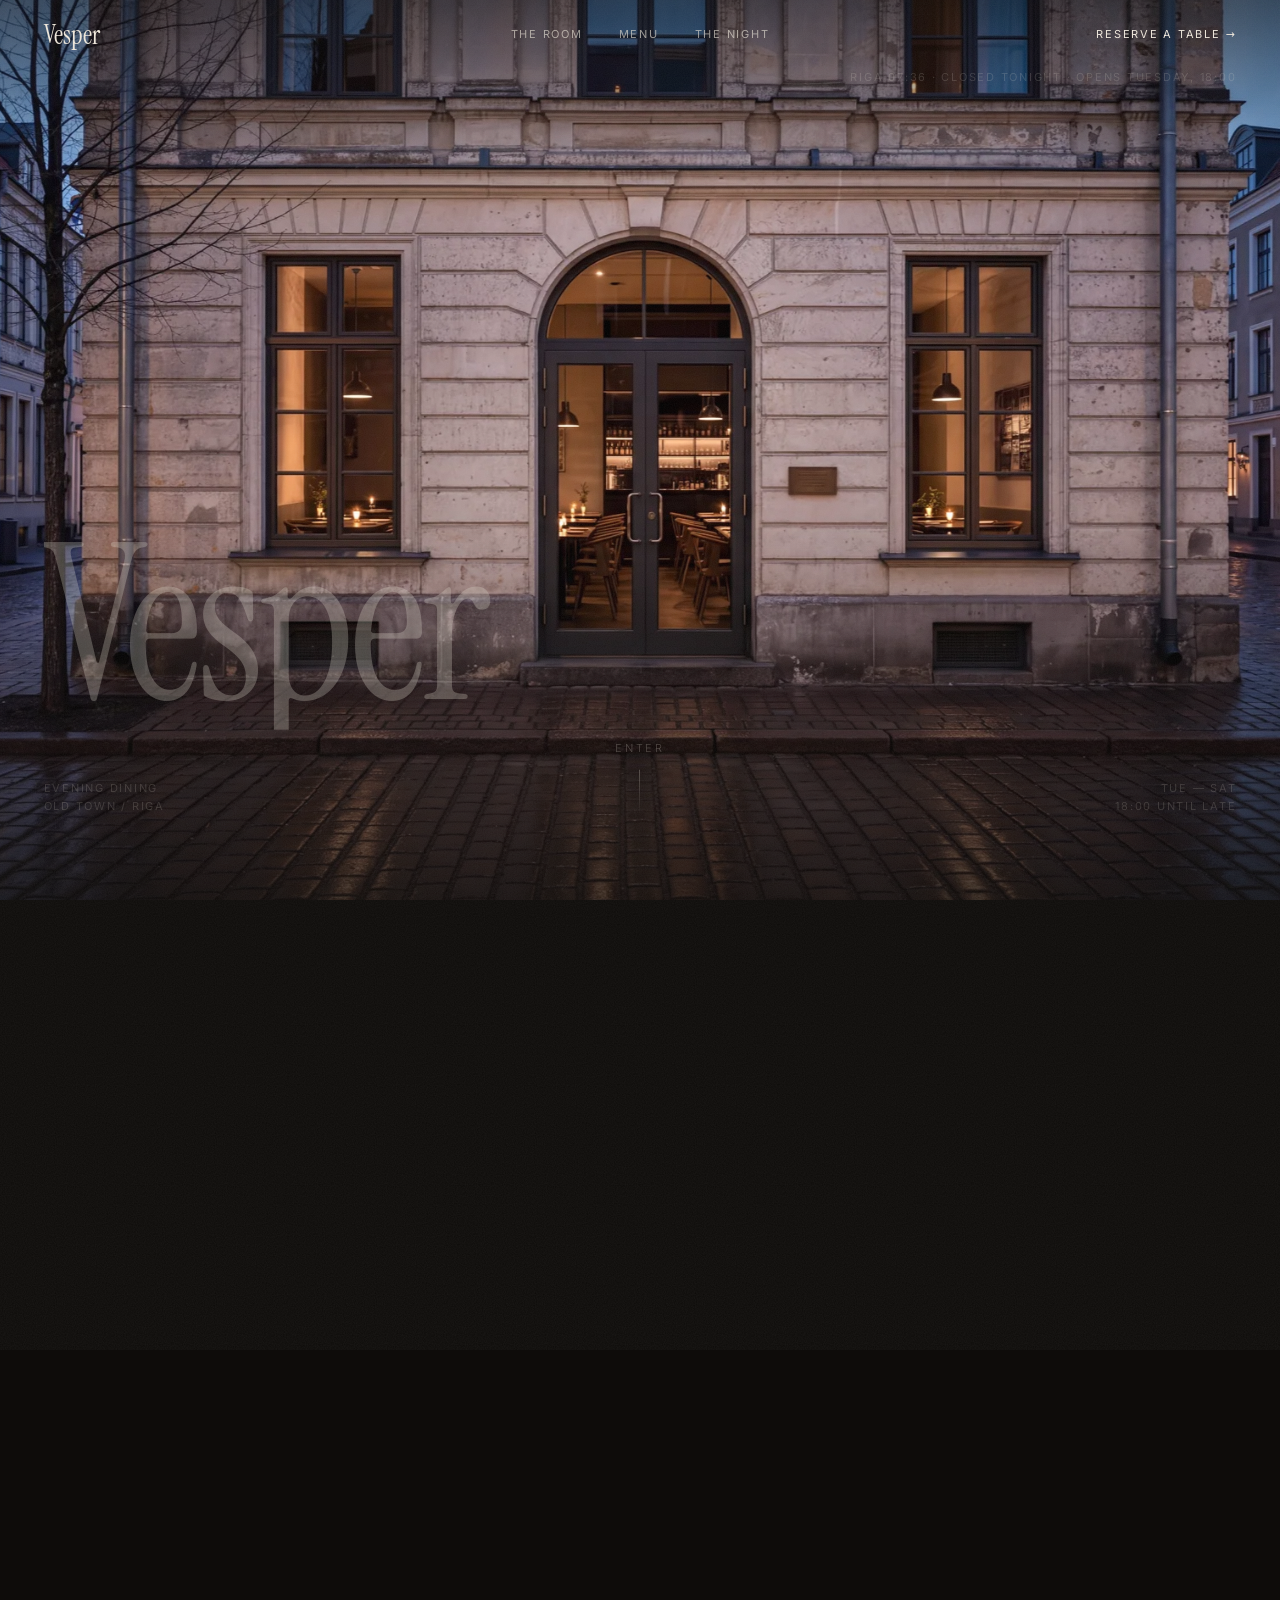
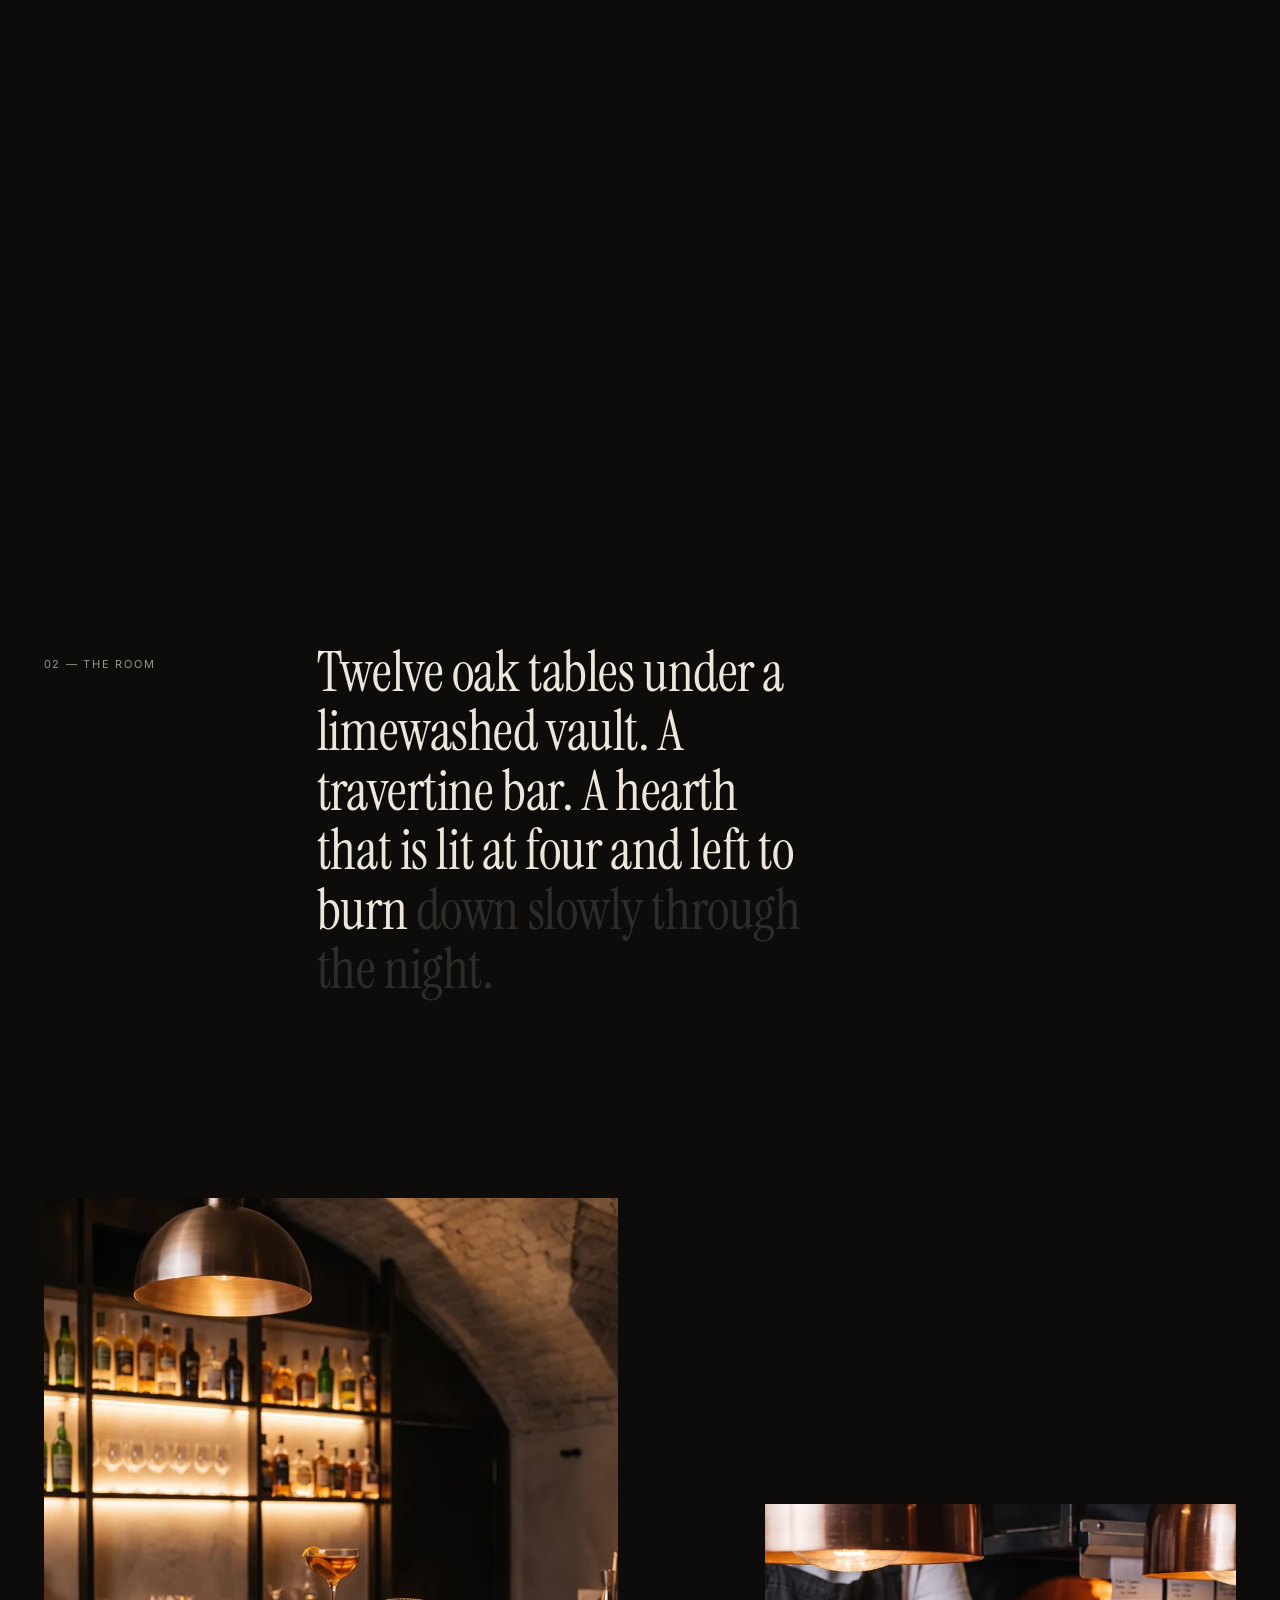
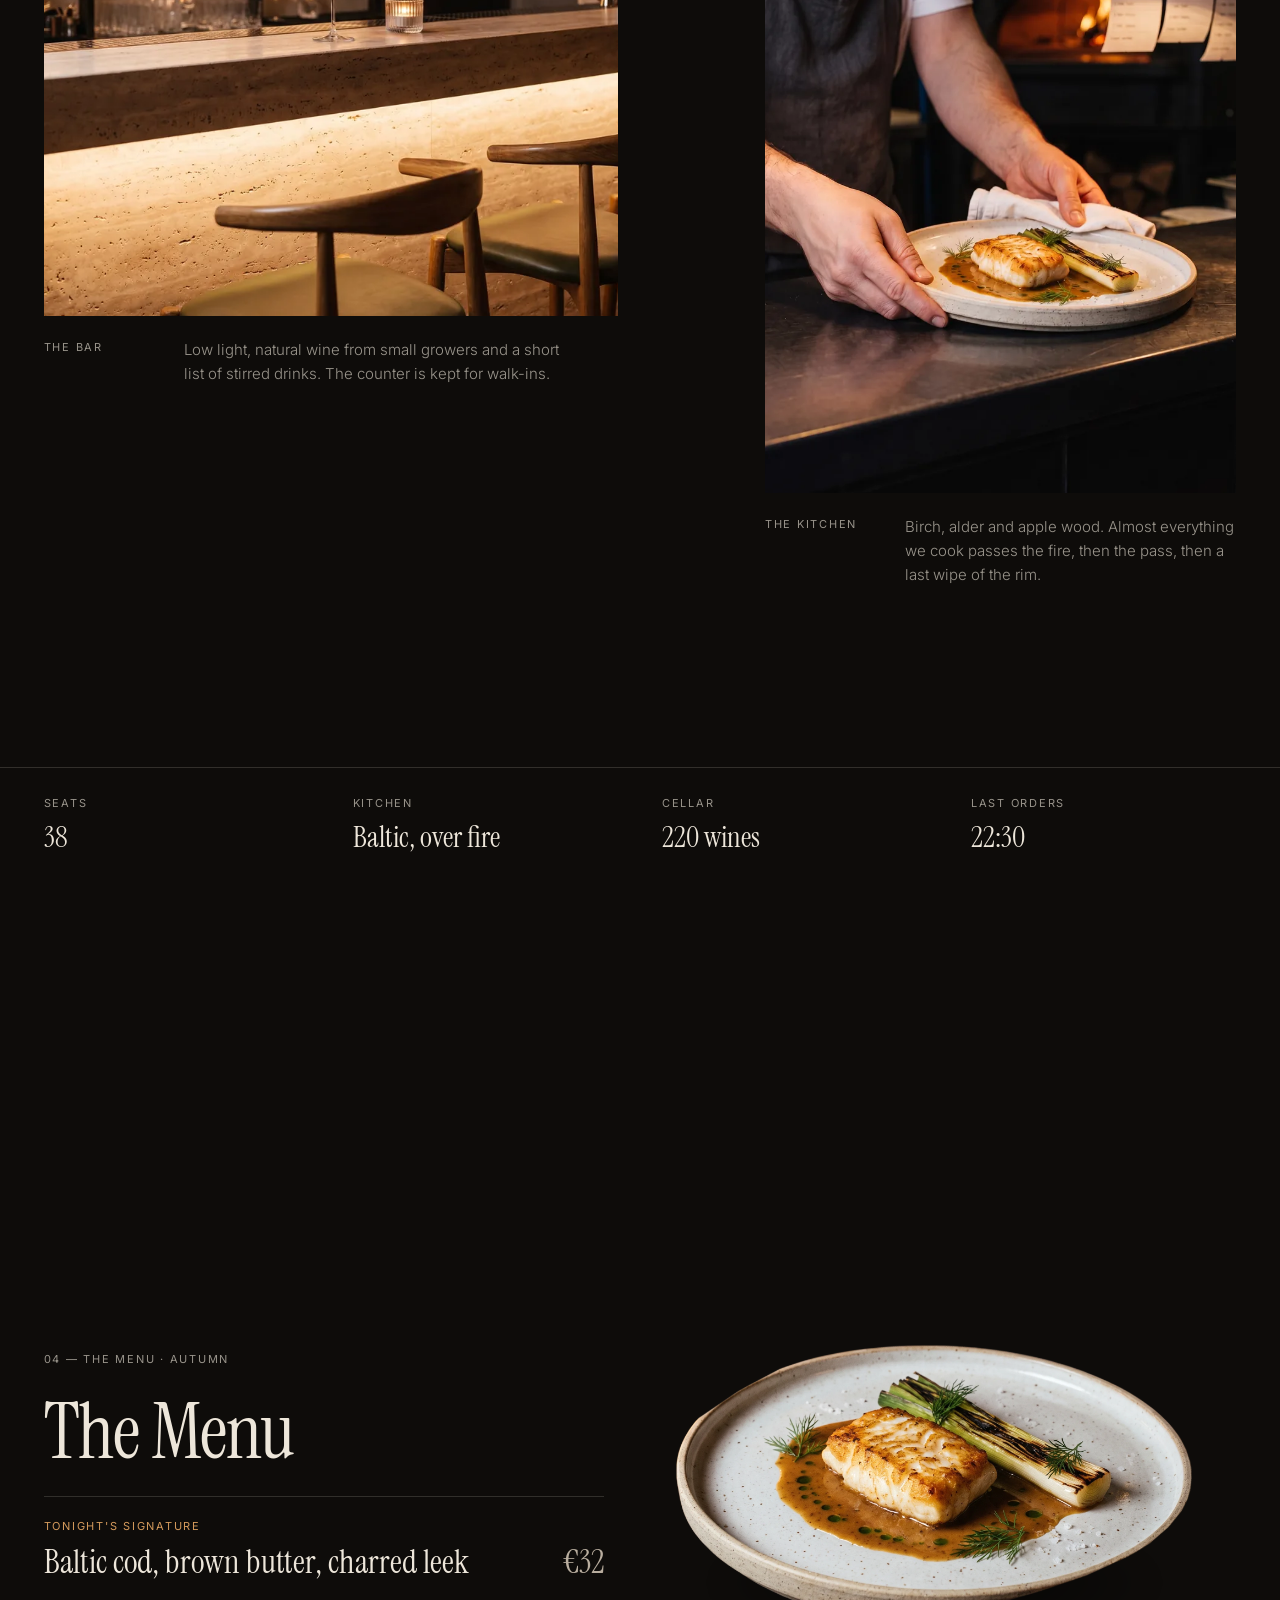
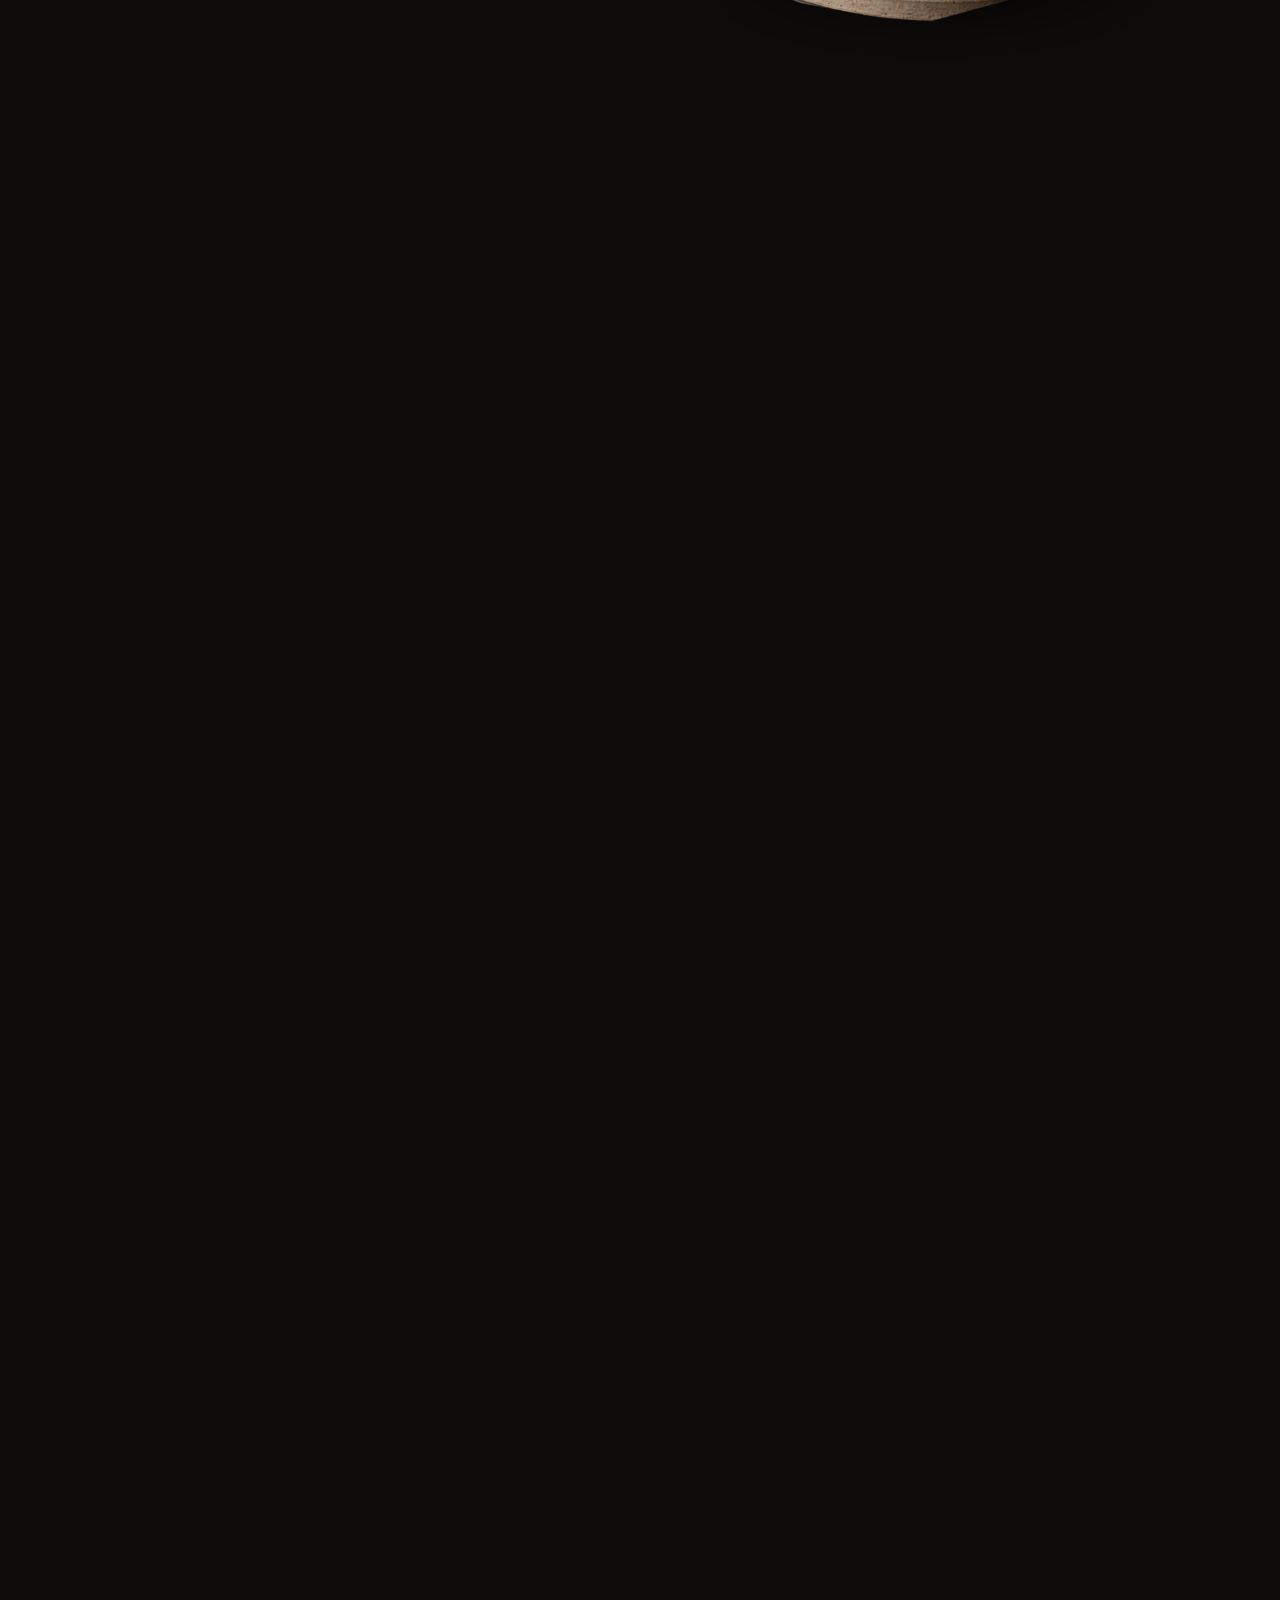
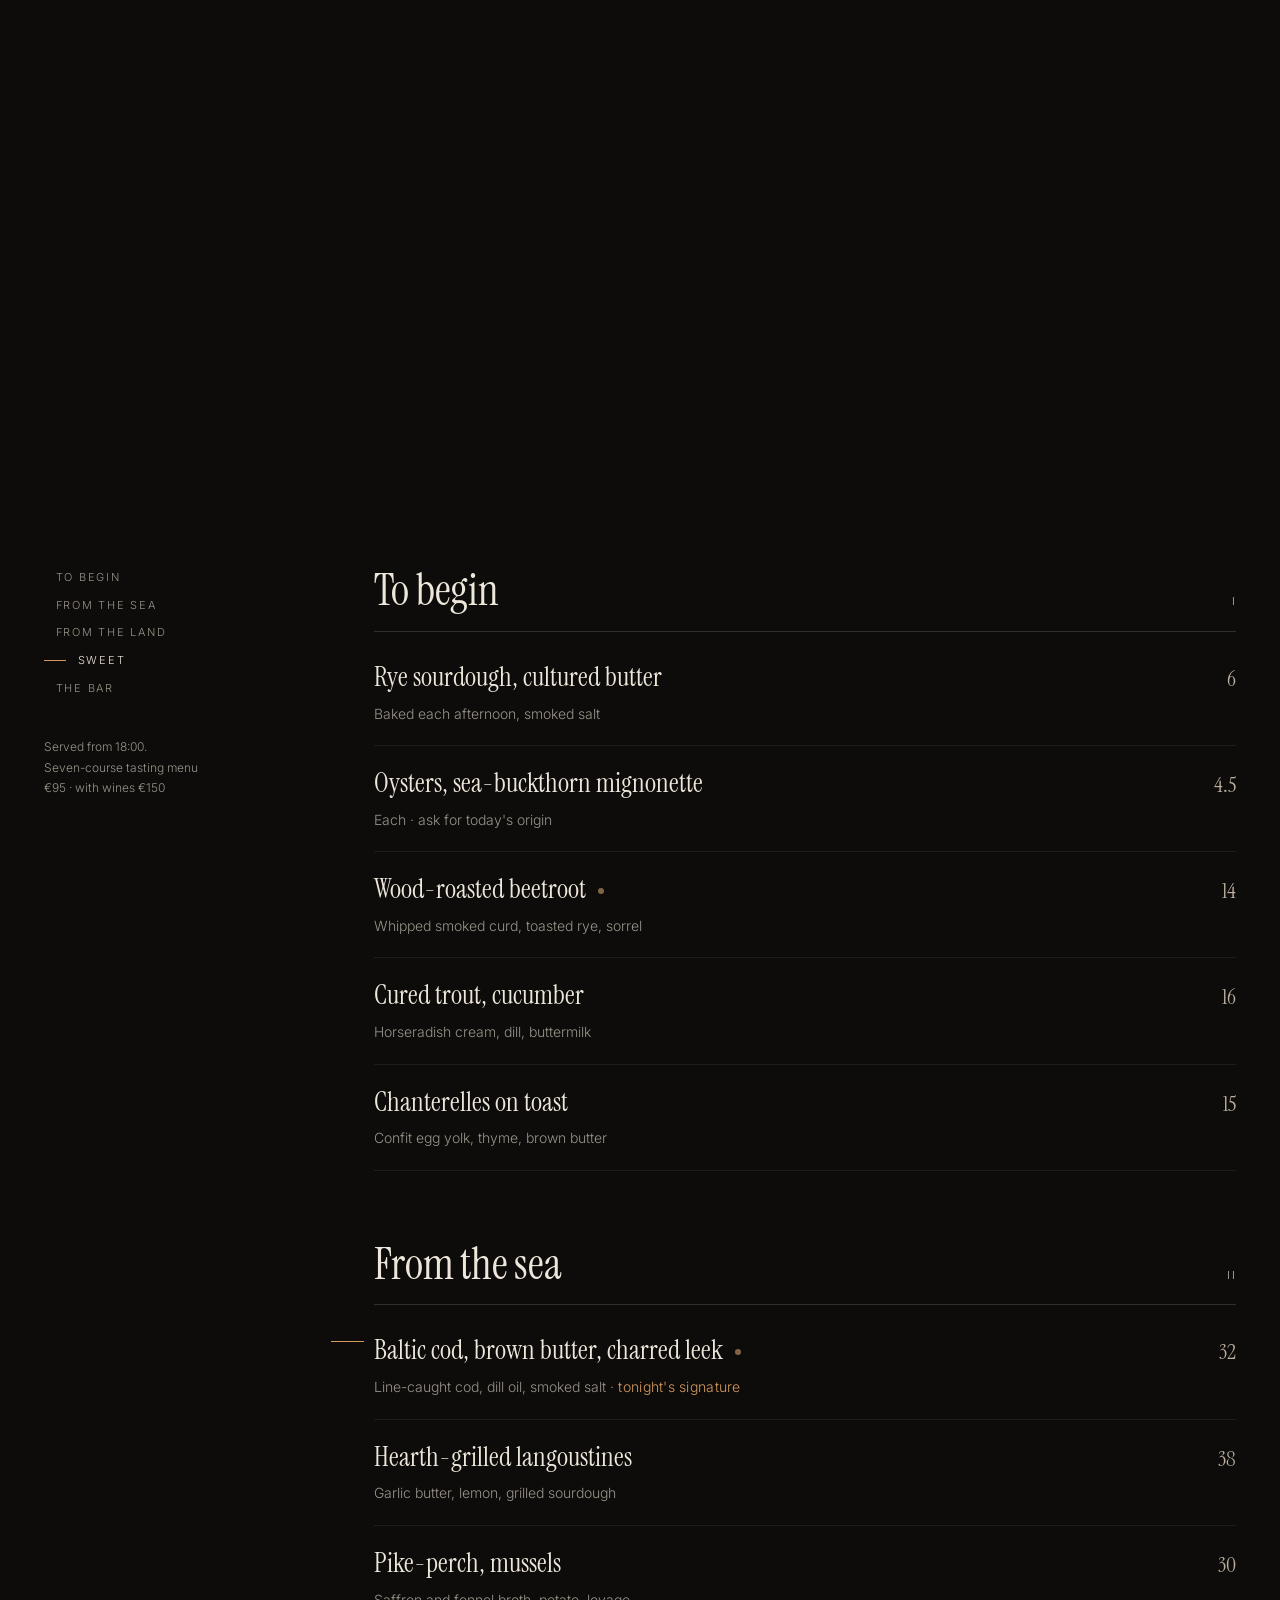
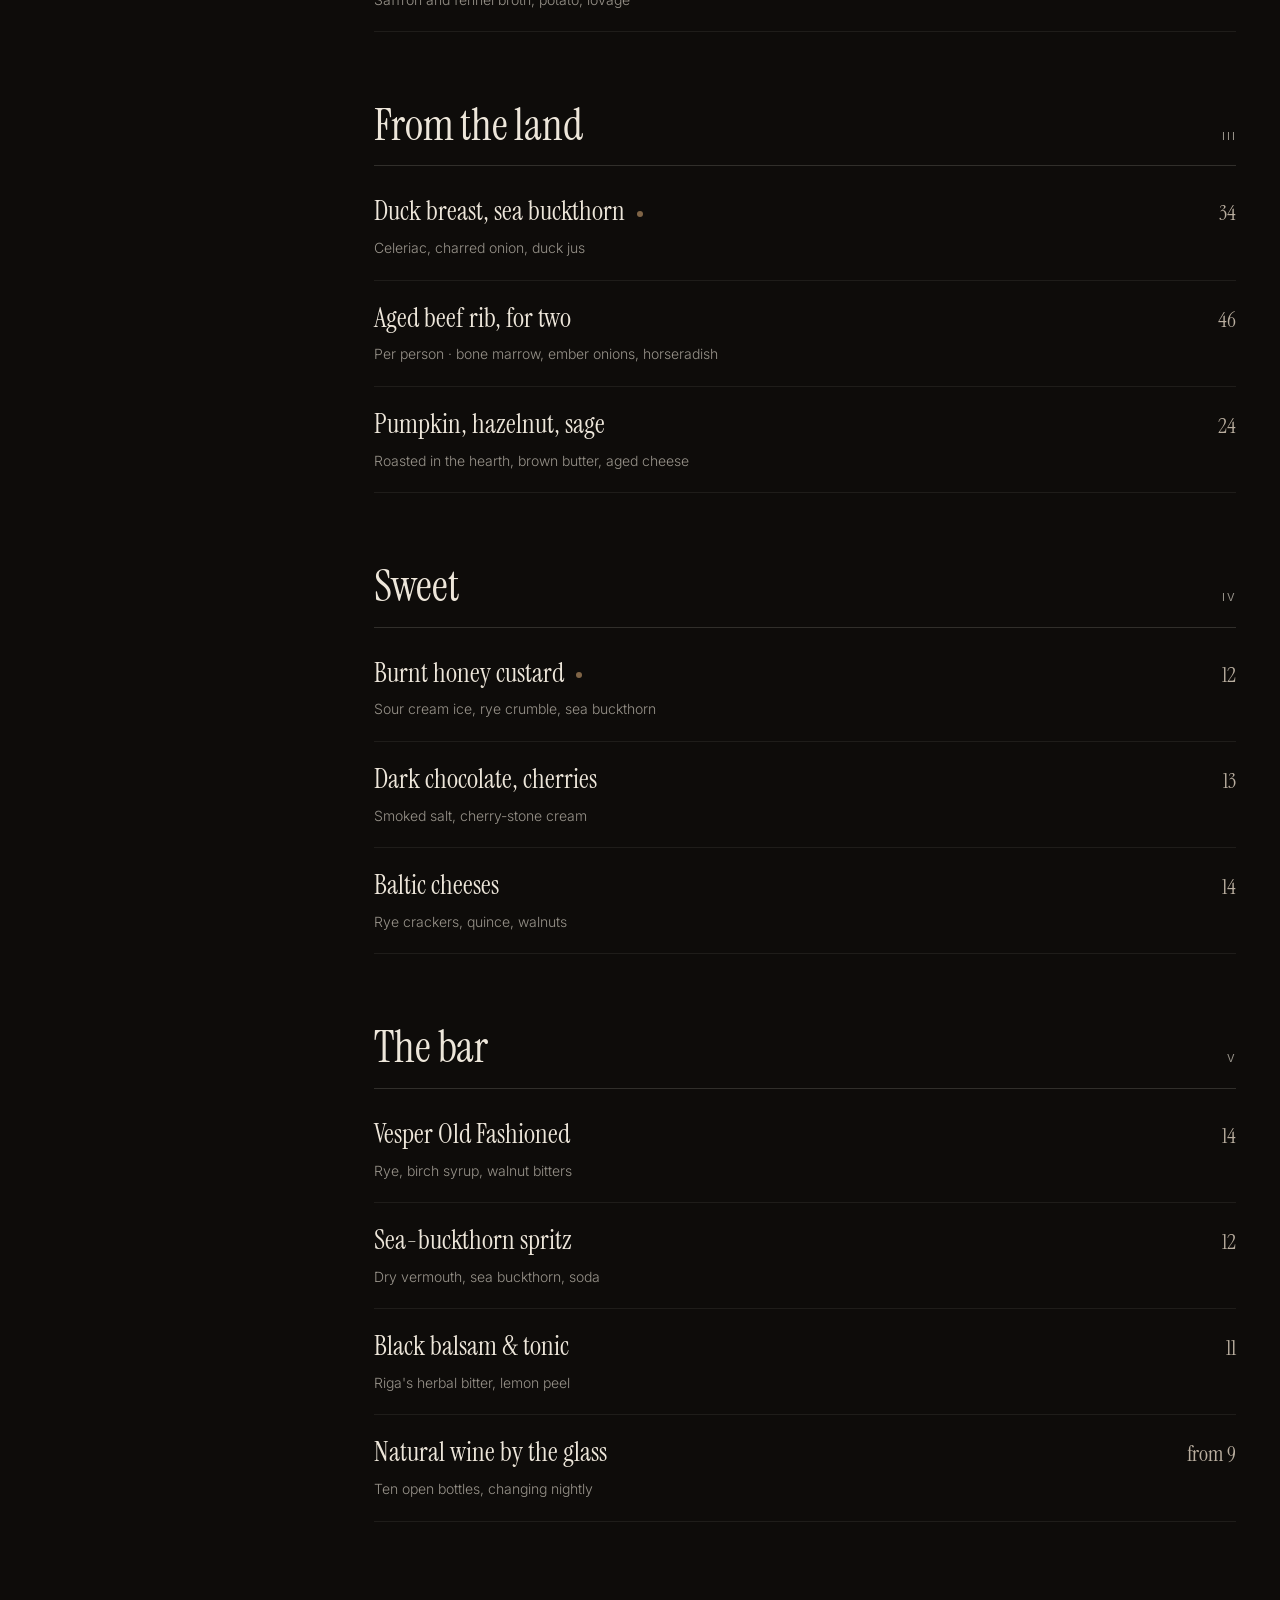
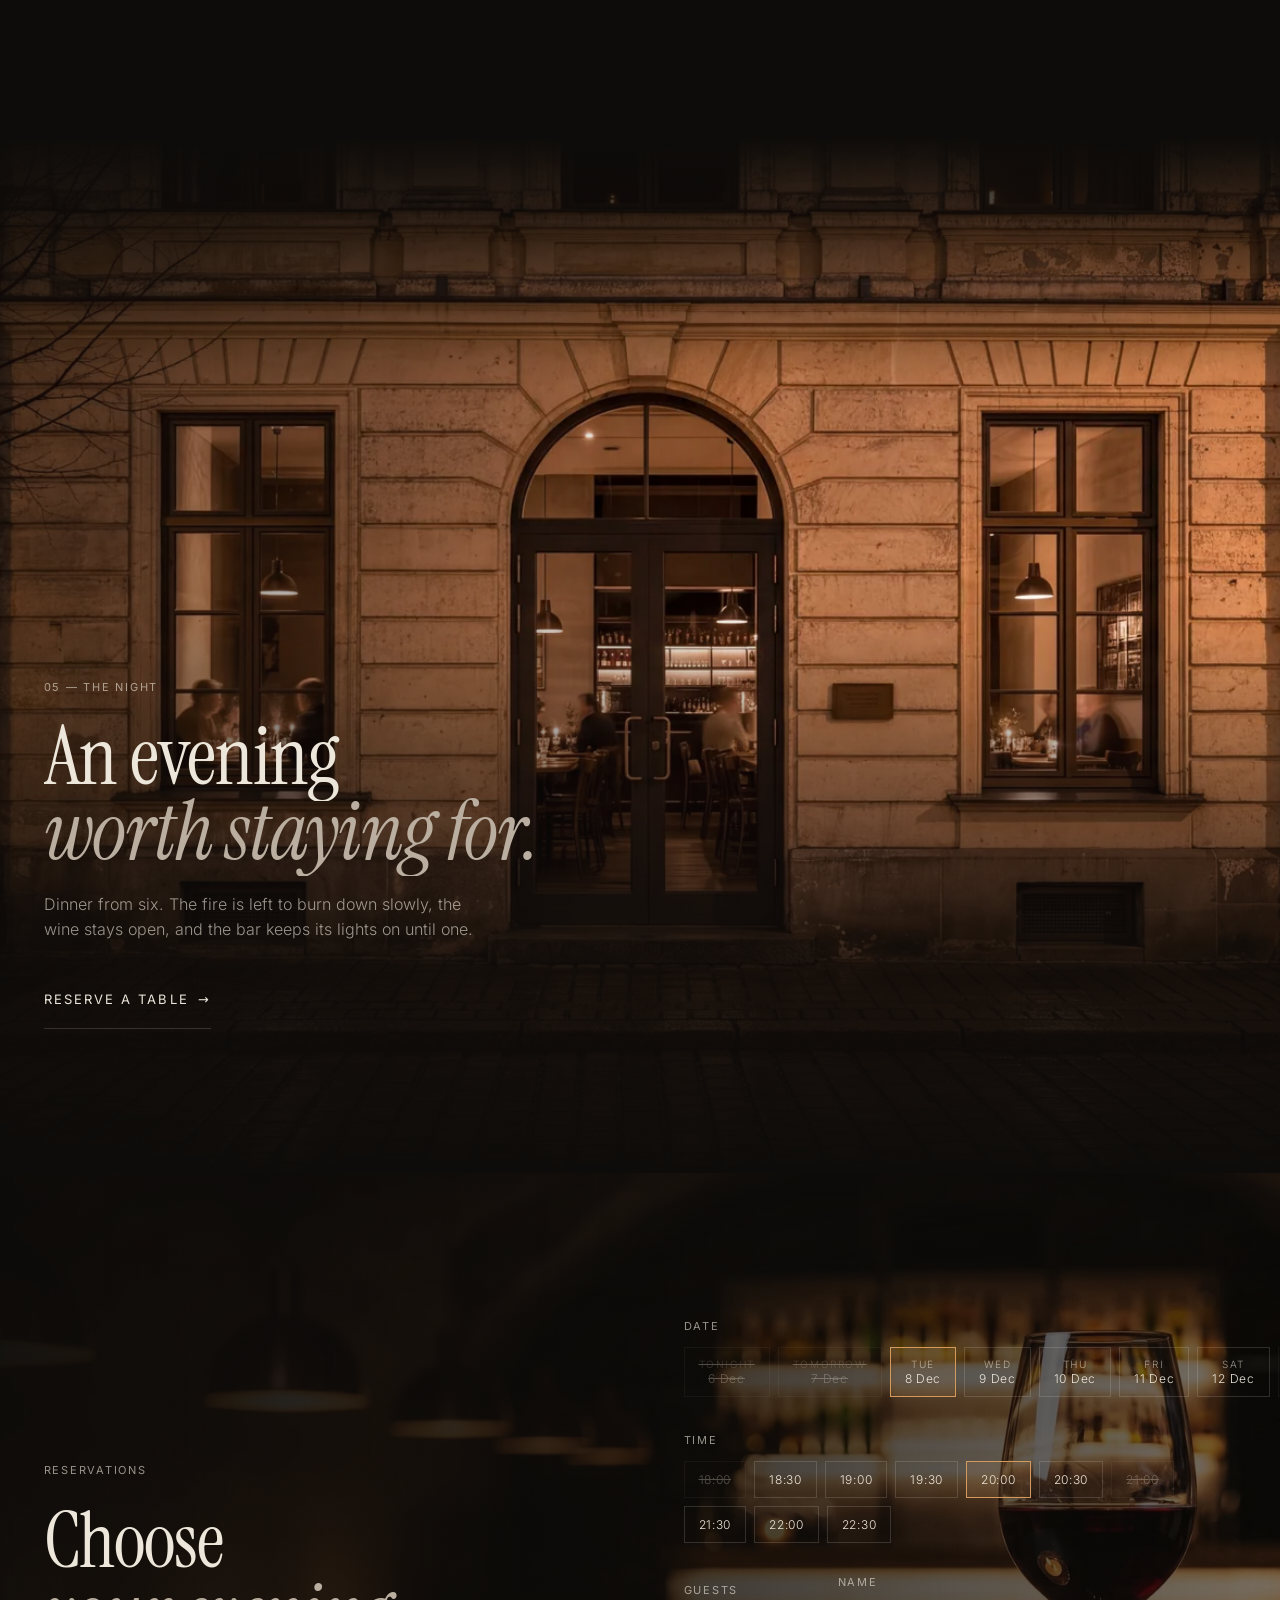
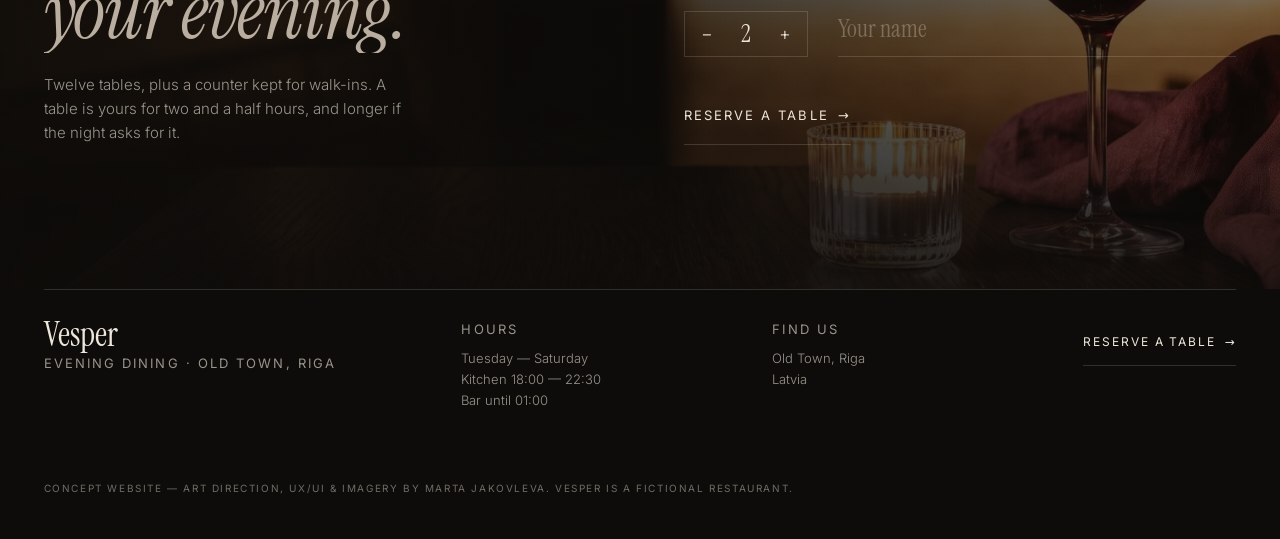
==== index.html @ a19e6b56 "Arrival rethought: step straight into the live 360° room, then a clear way on - the 360° room is dra" ====
<!DOCTYPE html>
<html lang="en">
<head>
<meta charset="utf-8">
<meta name="viewport" content="width=device-width, initial-scale=1, viewport-fit=cover">
<title>Vesper — Evening Dining, Riga</title>
<meta name="description" content="Vesper is an evening restaurant in a 19th-century stone house in Riga's Old Town. Baltic produce, a wood hearth, a long vaulted room. Reserve a table.">
<meta name="theme-color" content="#0e0c0a">
<meta property="og:title" content="Vesper — Evening Dining, Riga">
<meta property="og:description" content="Twelve tables under a limewashed vault. A wood hearth. Dinner begins after dark.">
<meta property="og:image" content="https://vesper-riga.vercel.app/assets/web/og.jpg">
<meta property="og:type" content="website">
<meta name="twitter:card" content="summary_large_image">
<meta property="og:url" content="https://vesper-riga.vercel.app/">
<link rel="canonical" href="https://vesper-riga.vercel.app/">
<link rel="icon" href="favicon.ico" sizes="any">
<link rel="icon" href="assets/web/favicon.svg" type="image/svg+xml">
<link rel="preload" as="font" type="font/woff2" href="assets/fonts/instrument-serif-latin-400-normal.woff2" crossorigin>
<link rel="stylesheet" href="fonts.css">
<link rel="preload" as="image" href="assets/web/exterior-blue-hour-1920.webp" imagesrcset="assets/web/exterior-blue-hour-960.webp 960w, assets/web/exterior-blue-hour-1920.webp 1920w, assets/web/exterior-blue-hour-2880.webp 2880w" imagesizes="100vw" fetchpriority="high">
<link rel="stylesheet" href="styles.css?v=r13">
</head>
<body class="is-loading">

<!-- ============ LOADER ============ -->
<div class="loader" aria-hidden="true">
  <div class="loader__mark">Vesper</div>
  <div class="loader__line"><span></span></div>
  <div class="loader__meta">Evening dining · Riga</div>
</div>

<!-- ============ NAV ============ -->
<header class="nav" data-nav>
  <a class="nav__brand" href="#top" aria-label="Vesper, back to the street">Vesper</a>
  <nav class="nav__links" aria-label="Primary">
    <a href="#room">The Room</a>
    <a href="#menu">Menu</a>
    <a href="#night">The Night</a>
  </nav>
  <a class="nav__cta" href="#reserve">Reserve a table <span aria-hidden="true">→</span></a>
  <button class="nav__toggle" type="button" aria-expanded="false" aria-controls="sheet" data-sheet-toggle>
    <span class="sr-only">Open menu</span><i></i><i></i>
  </button>
</header>

<div class="sheet" id="sheet" data-sheet hidden>
  <nav aria-label="Mobile">
    <a href="#top" data-sheet-close><small>01</small>The Street</a>
    <a href="#room" data-sheet-close><small>02</small>The Room</a>
    <a href="#table" data-sheet-close><small>03</small>The Table</a>
    <a href="#menu" data-sheet-close><small>04</small>The Menu</a>
    <a href="#night" data-sheet-close><small>05</small>The Night</a>
  </nav>
  <a class="btn-line" href="#reserve" data-sheet-close>Reserve a table <span aria-hidden="true">→</span></a>
  <p class="sheet__meta">Old Town, Riga · Tue–Sat · 18:00 until late</p>
</div>

<!-- chapter indicator (spatial navigation) -->
<aside class="chapter" aria-hidden="true" data-chapter>
  <span class="chapter__num" data-chapter-num>01</span>
  <span class="chapter__rule"><i data-chapter-bar></i></span>
  <span class="chapter__name" data-chapter-name>The Street</span>
</aside>

<main id="top">

<!-- ============ 01 ARRIVAL — street → door → room ============ -->
<section class="stage stage--arrival" id="arrival" data-stage="arrival" data-chapter-id="01|The Street" aria-label="Arriving at Vesper">
  <div class="stage__pin">
    <div class="cam" data-arrival-cam>
      <div class="layer layer--ext" data-layer="ext">
        <img src="assets/web/exterior-blue-hour-1920.webp"
             srcset="assets/web/exterior-blue-hour-960.webp 960w, assets/web/exterior-blue-hour-1920.webp 1920w, assets/web/exterior-blue-hour-2880.webp 2880w"
             sizes="100vw" alt="Vesper at blue hour: a pale limestone house on a cobbled Old Town street, warm light behind a tall arched glass door." fetchpriority="high" decoding="async">
      </div>
      <div class="layer layer--door" data-layer="door">
        <img src="assets/web/entrance-door-1920.webp"
             srcset="assets/web/entrance-door-1280.webp 1280w, assets/web/entrance-door-1920.webp 1920w, assets/web/entrance-door-2880.webp 2880w, assets/web/entrance-door-3840.webp 3840w"
             sizes="(min-width: 761px) 160vw, 300vw" alt="" decoding="async">
      </div>
      <div class="layer layer--int" data-layer="int">
        <img src="assets/web/interior-main-1920.webp?v=r4"
             srcset="assets/web/interior-main-960.webp?v=r4 960w, assets/web/interior-main-1920.webp?v=r4 1920w, assets/web/interior-main-2880.webp?v=r4 2880w"
             sizes="100vw" alt="Inside: a long limewashed brick vault, oak tables, olive leather banquette, bronze pendant lights and a travertine bar at the far end." decoding="async">
      </div>
      <canvas class="pano" data-pano aria-hidden="true"></canvas>
      <div class="glow" data-layer="glow"></div>
      <div class="shade" data-layer="shade"></div>
    </div>

    <div class="hero" data-hero>
      <div class="hero__top">
        <p class="meta" data-status>Riga · Open tonight from 18:00</p>
      </div>
      <h1 class="hero__title"><span class="line"><span>Vesper</span></span></h1>
      <div class="hero__row">
        <p class="meta">Evening dining<br>Old Town / Riga</p>
        <a class="hero__enter" href="#room" data-enter>
          <span>Enter</span>
          <i aria-hidden="true"></i>
        </a>
        <p class="meta meta--right">Tue — Sat<br>18:00 until late</p>
      </div>
    </div>

    <div class="inside" data-inside>
      <p class="meta">02 — The Room</p>
      <h2 class="display"><span class="line"><span>After dark,</span></span><span class="line"><span><em>dinner begins here.</em></span></span></h2>
    </div>
    <p class="lookcue" data-lookcue aria-hidden="true"><i></i><span data-lookcue-label>Drag to look around</span><i></i></p>
    <p class="scrollcue" data-scrollcue aria-hidden="true"><span>Scroll to continue</span><i></i></p>
  </div>
</section>

<!-- ============ 02 THE ROOM — ambience ============ -->
<section class="room" id="room" data-chapter-id="02|The Room" aria-labelledby="room-title">
  <div class="room__intro wrap">
    <p class="meta">02 — The Room</p>
    <h2 class="statement" id="room-title" data-words>Twelve oak tables under a limewashed vault. A travertine bar. A hearth that is lit at four and left to burn down slowly through the night.</h2>
  </div>

  <div class="spread wrap">
    <figure class="plate plate--a" data-reveal>
      <div class="plate__img"><img loading="lazy" decoding="async"
        src="assets/web/bar-1200.webp" srcset="assets/web/bar-800.webp 800w, assets/web/bar-1200.webp 1200w, assets/web/bar-1800.webp 1800w"
        sizes="(max-width: 760px) 92vw, 46vw" alt="The travertine bar under backlit bronze shelves, a single cocktail on the stone."></div>
      <figcaption>
        <p class="meta">The Bar</p>
        <p>Low light, natural wine from small growers and a short list of stirred drinks. The counter is kept for walk-ins.</p>
      </figcaption>
    </figure>

    <figure class="plate plate--b" data-reveal>
      <div class="plate__img"><img loading="lazy" decoding="async"
        src="assets/web/kitchen-hearth-1200.webp" srcset="assets/web/kitchen-hearth-800.webp 800w, assets/web/kitchen-hearth-1200.webp 1200w, assets/web/kitchen-hearth-1800.webp 1800w"
        sizes="(max-width: 760px) 92vw, 38vw" alt="At the pass during service: a cook wipes the rim of the plate before the cod goes out, order tickets and the hearth behind."></div>
      <figcaption>
        <p class="meta">The Kitchen</p>
        <p>Birch, alder and apple wood. Almost everything we cook passes the fire, then the pass, then a last wipe of the rim.</p>
      </figcaption>
    </figure>
  </div>

  <div class="facts wrap" data-reveal-text>
    <div><p class="meta">Seats</p><p class="facts__v">38</p></div>
    <div><p class="meta">Kitchen</p><p class="facts__v">Baltic, over fire</p></div>
    <div><p class="meta">Cellar</p><p class="facts__v">220 wines</p></div>
    <div><p class="meta">Last orders</p><p class="facts__v">22:30</p></div>
  </div>
</section>

<!-- ============ 03 THE TABLE → THE DISH → THE MENU ============ -->
<section class="stage stage--table" id="table" data-stage="table" data-chapter-id="03|The Table" aria-label="The signature dish">
  <div class="stage__pin">
    <div class="tcam" data-table-cam>
      <img class="tcam__img" data-table-img
        src="assets/web/table-signature-1920.webp"
        srcset="assets/web/table-signature-960.webp 960w, assets/web/table-signature-1920.webp 1920w, assets/web/table-signature-2880.webp 2880w"
        sizes="100vw" alt="A table by candlelight: roasted Baltic cod in brown butter on a speckled stoneware plate, a glass of white wine beside it." loading="lazy" decoding="async">
    </div>
    <div class="tshade" data-table-shade></div>

    <p class="tlabel" data-table-label><span class="meta">03 — The Table</span><span class="display display--s"><em>And then,</em> the plate.</span></p>

    <!-- the dish: lifted out of the same photograph -->
    <div class="dish" data-dish aria-hidden="true">
      <div class="dish__shadow" data-dish-shadow></div>
      <div class="dish__tilt" data-dish-tilt>
        <canvas class="dish__gl" data-dish-gl></canvas>
        <img class="dish__img" data-dish-img src="assets/web/dish-signature.webp" alt="" decoding="async" loading="lazy">
        <canvas class="dish__steam" data-dish-steam></canvas>
      </div>
    </div>

    <div class="dishcopy" data-dishcopy>
      <p class="meta"><span>No. 07</span><span>From the sea</span></p>
      <h2 class="dishcopy__title"><span class="line"><span>Baltic cod</span></span><span class="line"><span><em>brown butter, charred leek</em></span></span></h2>
      <p class="dishcopy__desc">Line-caught off the Kurzeme coast, roasted in its own crust, finished at the hearth and dressed with butter taken to hazelnut.</p>
      <ul class="dishcopy__tags"><li>Cod</li><li>Brown butter</li><li>Leek</li><li>Dill oil</li><li>Smoked salt</li></ul>
      <a class="btn-line" href="#menu" data-to-menu>View the menu <span aria-hidden="true">→</span></a>
    </div>

    <div class="menuopen" data-menuopen>
      <p class="meta">04 — The Menu · Autumn</p>
      <h2 class="display display--m"><span class="line"><span>The Menu</span></span></h2>
      <div class="menuopen__feat">
        <p class="meta">Tonight's signature</p>
        <p class="menuopen__name">Baltic cod, brown butter, charred leek</p>
        <p class="menuopen__price">€32</p>
      </div>
    </div>
  </div>
</section>

<!-- ============ 04 THE MENU ============ -->
<section class="menu" id="menu" data-chapter-id="04|The Menu" aria-labelledby="menu-title">
  <h2 class="sr-only" id="menu-title">Menu</h2>
  <div class="menu__grid wrap">
    <nav class="menu__index" aria-label="Menu sections">
      <a href="#m-begin" data-mi>To begin</a>
      <a href="#m-sea" data-mi>From the sea</a>
      <a href="#m-land" data-mi>From the land</a>
      <a href="#m-sweet" data-mi>Sweet</a>
      <a href="#m-bar" data-mi>The bar</a>
      <p class="menu__note">Served from 18:00.<br>Seven-course tasting menu<br>€95 · with wines €150</p>
    </nav>

    <div class="menu__lists" data-menu>
      <section class="mcat" id="m-begin" aria-labelledby="h-begin">
        <header class="mcat__head"><h3 id="h-begin">To begin</h3><span class="meta">I</span></header>
        <ul>
          <li class="mi"><div class="mi__row"><span class="mi__name">Rye sourdough, cultured butter</span><span class="mi__price">6</span></div><p class="mi__desc">Baked each afternoon, smoked salt</p></li>
          <li class="mi"><div class="mi__row"><span class="mi__name">Oysters, sea-buckthorn mignonette</span><span class="mi__price">4.5</span></div><p class="mi__desc">Each · ask for today's origin</p></li>
          <li class="mi" data-img="assets/web/dish-beetroot-thumb.webp"><div class="mi__row"><span class="mi__name">Wood-roasted beetroot</span><span class="mi__price">14</span></div><p class="mi__desc">Whipped smoked curd, toasted rye, sorrel</p></li>
          <li class="mi"><div class="mi__row"><span class="mi__name">Cured trout, cucumber</span><span class="mi__price">16</span></div><p class="mi__desc">Horseradish cream, dill, buttermilk</p></li>
          <li class="mi"><div class="mi__row"><span class="mi__name">Chanterelles on toast</span><span class="mi__price">15</span></div><p class="mi__desc">Confit egg yolk, thyme, brown butter</p></li>
        </ul>
      </section>

      <section class="mcat" id="m-sea" aria-labelledby="h-sea">
        <header class="mcat__head"><h3 id="h-sea">From the sea</h3><span class="meta">II</span></header>
        <ul>
          <li class="mi mi--feat" data-img="assets/web/dish-signature-thumb.webp">
            <div class="mi__row"><span class="mi__name">Baltic cod, brown butter, charred leek</span><span class="mi__price">32</span></div>
            <p class="mi__desc">Line-caught cod, dill oil, smoked salt · <em>tonight's signature</em></p>
          </li>
          <li class="mi"><div class="mi__row"><span class="mi__name">Hearth-grilled langoustines</span><span class="mi__price">38</span></div><p class="mi__desc">Garlic butter, lemon, grilled sourdough</p></li>
          <li class="mi"><div class="mi__row"><span class="mi__name">Pike-perch, mussels</span><span class="mi__price">30</span></div><p class="mi__desc">Saffron and fennel broth, potato, lovage</p></li>
        </ul>
      </section>

      <section class="mcat" id="m-land" aria-labelledby="h-land">
        <header class="mcat__head"><h3 id="h-land">From the land</h3><span class="meta">III</span></header>
        <ul>
          <li class="mi" data-img="assets/web/dish-duck-thumb.webp"><div class="mi__row"><span class="mi__name">Duck breast, sea buckthorn</span><span class="mi__price">34</span></div><p class="mi__desc">Celeriac, charred onion, duck jus</p></li>
          <li class="mi"><div class="mi__row"><span class="mi__name">Aged beef rib, for two</span><span class="mi__price">46</span></div><p class="mi__desc">Per person · bone marrow, ember onions, horseradish</p></li>
          <li class="mi"><div class="mi__row"><span class="mi__name">Pumpkin, hazelnut, sage</span><span class="mi__price">24</span></div><p class="mi__desc">Roasted in the hearth, brown butter, aged cheese</p></li>
        </ul>
      </section>

      <section class="mcat" id="m-sweet" aria-labelledby="h-sweet">
        <header class="mcat__head"><h3 id="h-sweet">Sweet</h3><span class="meta">IV</span></header>
        <ul>
          <li class="mi" data-img="assets/web/dish-dessert-thumb.webp"><div class="mi__row"><span class="mi__name">Burnt honey custard</span><span class="mi__price">12</span></div><p class="mi__desc">Sour cream ice, rye crumble, sea buckthorn</p></li>
          <li class="mi"><div class="mi__row"><span class="mi__name">Dark chocolate, cherries</span><span class="mi__price">13</span></div><p class="mi__desc">Smoked salt, cherry-stone cream</p></li>
          <li class="mi"><div class="mi__row"><span class="mi__name">Baltic cheeses</span><span class="mi__price">14</span></div><p class="mi__desc">Rye crackers, quince, walnuts</p></li>
        </ul>
      </section>

      <section class="mcat" id="m-bar" aria-labelledby="h-bar">
        <header class="mcat__head"><h3 id="h-bar">The bar</h3><span class="meta">V</span></header>
        <ul>
          <li class="mi"><div class="mi__row"><span class="mi__name">Vesper Old Fashioned</span><span class="mi__price">14</span></div><p class="mi__desc">Rye, birch syrup, walnut bitters</p></li>
          <li class="mi"><div class="mi__row"><span class="mi__name">Sea-buckthorn spritz</span><span class="mi__price">12</span></div><p class="mi__desc">Dry vermouth, sea buckthorn, soda</p></li>
          <li class="mi"><div class="mi__row"><span class="mi__name">Black balsam &amp; tonic</span><span class="mi__price">11</span></div><p class="mi__desc">Riga's herbal bitter, lemon peel</p></li>
          <li class="mi"><div class="mi__row"><span class="mi__name">Natural wine by the glass</span><span class="mi__price">from 9</span></div><p class="mi__desc">Ten open bottles, changing nightly</p></li>
        </ul>
      </section>
    </div>
  </div>
  <div class="menu__peek" data-peek aria-hidden="true"><img src="assets/web/dish-signature-thumb.webp" alt="" loading="lazy" decoding="async"></div>
</section>

<!-- ============ 05 THE NIGHT — the evening, from the street ============ -->
<section class="finale" id="night" data-stage="outro" data-chapter-id="05|The Night" aria-labelledby="finale-title">
  <div class="finale__img" data-outro-img>
    <img loading="lazy" decoding="async" src="assets/web/exterior-night-1920.webp"
      srcset="assets/web/exterior-night-960.webp 960w, assets/web/exterior-night-1920.webp 1920w, assets/web/exterior-night-2880.webp 2880w"
      sizes="100vw" alt="Vesper late at night: candlelit tables glowing behind the arched door, guests still at dinner, the cobbles wet with light.">
  </div>
  <div class="finale__copy wrap">
    <p class="meta">05 — The Night</p>
    <h2 class="display" id="finale-title"><span class="line"><span>An evening</span></span><span class="line"><span><em>worth staying for.</em></span></span></h2>
    <p class="finale__lede">Dinner from six. The fire is left to burn down slowly, the wine stays open, and the bar keeps its lights on until one.</p>
    <a class="btn-line btn-line--lg" href="#reserve">Reserve a table <span aria-hidden="true">→</span></a>
  </div>
</section>

<!-- ============ RESERVATION ============ -->
<section class="night" id="reserve" aria-labelledby="night-title">
  <div class="night__bg" data-night-bg>
    <img loading="lazy" decoding="async" src="assets/web/table-candle-detail-1920.webp"
      srcset="assets/web/table-candle-detail-960.webp 960w, assets/web/table-candle-detail-1920.webp 1920w"
      sizes="100vw" alt="">
  </div>
  <div class="night__inner wrap">
    <div class="night__head">
      <p class="meta">Reservations</p>
      <h2 class="display display--m" id="night-title"><span class="line"><span>Choose</span></span><span class="line"><span><em>your evening.</em></span></span></h2>
      <p class="night__lede">Twelve tables, plus a counter kept for walk-ins. A table is yours for two and a half hours, and longer if the night asks for it.</p>
    </div>

    <form class="res" data-res novalidate>
      <fieldset class="res__f">
        <legend class="meta">Date</legend>
        <div class="chips chips--dates" data-dates role="radiogroup" aria-label="Choose a date"></div>
      </fieldset>
      <fieldset class="res__f">
        <legend class="meta">Time</legend>
        <div class="chips" data-times role="radiogroup" aria-label="Choose a time"></div>
      </fieldset>
      <div class="res__row">
        <fieldset class="res__f">
          <legend class="meta">Guests</legend>
          <div class="stepper">
            <button type="button" data-guests="-1" aria-label="Fewer guests">−</button>
            <output data-guests-out aria-live="polite">2</output>
            <button type="button" data-guests="1" aria-label="More guests">+</button>
          </div>
        </fieldset>
        <label class="res__f res__name">
          <span class="meta">Name</span>
          <input id="res-name" type="text" name="name" autocomplete="name" placeholder="Your name" required>
        </label>
      </div>
      <button class="btn-line btn-line--lg" type="submit">Reserve a table <span aria-hidden="true">→</span></button>
      <p class="res__done" data-res-done hidden></p>
    </form>
  </div>
</section>

<footer class="foot wrap">
  <div><p class="foot__brand">Vesper</p><p class="meta">Evening dining · Old Town, Riga</p></div>
  <div><p class="meta">Hours</p><p>Tuesday — Saturday<br>Kitchen 18:00 — 22:30<br>Bar until 01:00</p></div>
  <div><p class="meta">Find us</p><p>Old Town, Riga<br>Latvia</p></div>
  <div><a class="btn-line" href="#reserve">Reserve a table <span aria-hidden="true">→</span></a></div>
  <p class="foot__credit meta">Concept website — art direction, UX/UI &amp; imagery by Marta Jakovleva. Vesper is a fictional restaurant.</p>
</footer>

</main>

<script src="main.js?v=r15" defer></script>
</body>
</html>
---- fonts.css ----
@font-face{font-family:"Instrument Serif";font-style:normal;font-weight:400;font-display:swap;src:url(assets/fonts/instrument-serif-latin-400-normal.woff2) format("woff2");unicode-range:U+0000-00FF,U+0131,U+0152-0153,U+02BB-02BC,U+02C6,U+02DA,U+02DC,U+0304,U+0308,U+0329,U+2000-206F,U+20AC,U+2122,U+2191,U+2193,U+2212,U+2215,U+FEFF,U+FFFD}
@font-face{font-family:"Instrument Serif";font-style:normal;font-weight:400;font-display:swap;src:url(assets/fonts/instrument-serif-latin-ext-400-normal.woff2) format("woff2");unicode-range:U+0100-02BA,U+02BD-02C5,U+02C7-02CC,U+02CE-02D7,U+02DD-02FF,U+1E00-1E9F,U+1EF2-1EFF,U+2020,U+20A0-20AB,U+20AD-20C0,U+2113,U+2C60-2C7F,U+A720-A7FF}
@font-face{font-family:"Instrument Serif";font-style:italic;font-weight:400;font-display:swap;src:url(assets/fonts/instrument-serif-latin-400-italic.woff2) format("woff2");unicode-range:U+0000-00FF,U+0131,U+0152-0153,U+02BB-02BC,U+02C6,U+02DA,U+02DC,U+0304,U+0308,U+0329,U+2000-206F,U+20AC,U+2122,U+2191,U+2193,U+2212,U+2215,U+FEFF,U+FFFD}
@font-face{font-family:"Instrument Serif";font-style:italic;font-weight:400;font-display:swap;src:url(assets/fonts/instrument-serif-latin-ext-400-italic.woff2) format("woff2");unicode-range:U+0100-02BA,U+02BD-02C5,U+02C7-02CC,U+02CE-02D7,U+02DD-02FF,U+1E00-1E9F,U+1EF2-1EFF,U+2020,U+20A0-20AB,U+20AD-20C0,U+2113,U+2C60-2C7F,U+A720-A7FF}
@font-face{font-family:"Inter";font-style:normal;font-weight:300;font-display:swap;src:url(assets/fonts/inter-latin-300-normal.woff2) format("woff2")}
@font-face{font-family:"Inter";font-style:normal;font-weight:400;font-display:swap;src:url(assets/fonts/inter-latin-400-normal.woff2) format("woff2")}
@font-face{font-family:"Inter";font-style:normal;font-weight:500;font-display:swap;src:url(assets/fonts/inter-latin-500-normal.woff2) format("woff2")}
---- styles.css ----
/* ==========================================================
   VESPER — Evening Dining, Riga
   ========================================================== */
:root{
  --black:#0e0c0a;
  --char:#171411;
  --brown:#2a211b;
  --stone:#b9ae9f;
  --cream:#ede6da;
  --cream-dim:rgba(237,230,218,.62);
  --cream-faint:rgba(237,230,218,.16);
  --bronze:#9c7a55;
  --amber:#d49a5c;
  --burgundy:#5e1f22;
  --olive:#3e4231;

  --serif:"Instrument Serif", "Times New Roman", serif;
  --sans:"Inter", system-ui, -apple-system, "Helvetica Neue", Arial, sans-serif;

  --gutter:clamp(16px, 3.4vw, 48px);
  --ease:cubic-bezier(.22,.61,.24,1);
  --ease-out:cubic-bezier(.16,1,.3,1);
  --vh:1svh;
}

*,*::before,*::after{box-sizing:border-box}
html{-webkit-text-size-adjust:100%;scroll-behavior:auto}
body{
  margin:0;background:var(--black);color:var(--cream);
  font-family:var(--sans);font-weight:300;font-size:15px;line-height:1.6;
  -webkit-font-smoothing:antialiased;-moz-osx-font-smoothing:grayscale;
  overflow-x:clip;
}
img{display:block;max-width:100%}
a{color:inherit;text-decoration:none}
button{font:inherit;color:inherit;background:none;border:0;cursor:pointer;padding:0}
em{font-style:italic}
::selection{background:var(--amber);color:var(--black)}
.sr-only{position:absolute;width:1px;height:1px;overflow:hidden;clip:rect(0 0 0 0);white-space:nowrap}
.wrap{padding-left:var(--gutter);padding-right:var(--gutter)}

/* film grain over everything — keeps flats from looking digital */
body::after{
  content:"";position:fixed;inset:-50%;z-index:90;pointer-events:none;opacity:.06;
  background-image:url("data:image/svg+xml,%3Csvg xmlns='http://www.w3.org/2000/svg' width='160' height='160'%3E%3Cfilter id='n'%3E%3CfeTurbulence type='fractalNoise' baseFrequency='.9' numOctaves='2' stitchTiles='stitch'/%3E%3CfeColorMatrix values='0 0 0 0 1 0 0 0 0 1 0 0 0 0 1 0 0 0 .9 0'/%3E%3C/filter%3E%3Crect width='100%25' height='100%25' filter='url(%23n)'/%3E%3C/svg%3E");
  animation:grain 1.2s steps(4) infinite;
}
@keyframes grain{0%{transform:translate(0,0)}25%{transform:translate(-3%,2%)}50%{transform:translate(2%,-3%)}75%{transform:translate(-2%,-1%)}100%{transform:translate(0,0)}}

/* ---------- type ---------- */
.meta{
  font-family:var(--sans);font-size:11px;font-weight:400;letter-spacing:.16em;text-transform:uppercase;
  color:var(--cream-dim);margin:0;line-height:1.7;
}
.meta--right{text-align:right}
.display{
  font-family:var(--serif);font-weight:400;font-size:clamp(48px, 8.4vw, 148px);
  line-height:.92;letter-spacing:-.015em;margin:0;
}
.display em{color:var(--stone)}
.display--s{font-size:clamp(34px, 4.6vw, 72px)}
.display--m{font-size:clamp(44px, 6vw, 104px)}
.line{display:block;overflow:hidden;padding-bottom:.08em;margin-bottom:-.08em}
.line>span{display:inline-block;transform:translateY(105%);transition:transform 1.4s var(--ease-out)}
.is-in .line>span{transform:none}
.is-in .line:nth-child(2)>span{transition-delay:.12s}

.btn-line{
  display:inline-flex;align-items:center;gap:.7em;
  font-size:12px;letter-spacing:.16em;text-transform:uppercase;font-weight:400;
  padding:14px 0;border-bottom:1px solid var(--cream-faint);
  transition:border-color .6s var(--ease),gap .6s var(--ease),color .6s;
}
.btn-line span{transition:transform .6s var(--ease)}
.btn-line:hover,.btn-line:focus-visible{border-color:var(--amber);gap:1.1em}
.btn-line--lg{font-size:13px;padding:18px 0}
:focus-visible{outline:1px solid var(--amber);outline-offset:4px}

/* ---------- loader ---------- */
.loader{
  position:fixed;inset:0;z-index:100;background:var(--black);
  display:grid;place-content:center;justify-items:center;gap:22px;
  transition:opacity 1.2s var(--ease),visibility 0s 1.2s;
}
.loader__mark{font-family:var(--serif);font-size:44px;letter-spacing:.01em}
.loader__line{width:140px;height:1px;background:var(--cream-faint);overflow:hidden}
.loader__line span{display:block;height:100%;width:100%;background:var(--amber);transform:scaleX(var(--p,0));transform-origin:left;transition:transform .5s var(--ease)}
body:not(.is-loading) .loader{opacity:0;visibility:hidden}

/* ---------- nav ---------- */
.nav{
  position:fixed;top:0;left:0;right:0;z-index:50;
  display:grid;grid-template-columns:1fr auto 1fr;align-items:center;
  padding:22px var(--gutter);
  transition:transform .9s var(--ease),opacity .9s var(--ease);
}
.nav::before{
  content:"";position:absolute;inset:0 0 -40px;z-index:-1;pointer-events:none;
  background:linear-gradient(rgba(14,12,10,.55),rgba(14,12,10,0));opacity:0;transition:opacity .9s;
}
.nav.is-solid::before{opacity:1}
.nav.is-hidden{transform:translateY(-110%);opacity:0}
.nav__brand{font-family:var(--serif);font-size:26px;line-height:1}
.nav__links{display:flex;gap:36px}
.nav__links a,.nav__cta{font-size:11px;letter-spacing:.16em;text-transform:uppercase;font-weight:400;color:var(--cream-dim);transition:color .5s}
.nav__links a:hover,.nav__cta:hover{color:var(--cream)}
.nav__cta{justify-self:end;color:var(--cream)}
.nav__cta span{display:inline-block;transition:transform .6s var(--ease)}
.nav__cta:hover span{transform:translateX(4px)}
.nav__toggle{display:none;justify-self:end;width:40px;height:40px;position:relative}
.nav__toggle i{position:absolute;left:10px;right:10px;height:1px;background:var(--cream);transition:transform .6s var(--ease)}
.nav__toggle i:first-of-type{top:16px}.nav__toggle i:last-of-type{top:23px}
.nav__toggle[aria-expanded="true"] i:first-of-type{transform:translateY(3.5px) rotate(45deg)}
.nav__toggle[aria-expanded="true"] i:last-of-type{transform:translateY(-3.5px) rotate(-45deg)}

.sheet{
  position:fixed;inset:0;z-index:45;background:rgba(14,12,10,.97);
  display:flex;flex-direction:column;justify-content:center;gap:40px;padding:90px var(--gutter) 40px;
  opacity:0;transition:opacity .7s var(--ease);
}
.sheet[hidden]{display:none}
.sheet.is-open{opacity:1}
.sheet nav{display:flex;flex-direction:column;gap:6px}
.sheet nav a{font-family:var(--serif);font-size:44px;line-height:1.15;display:flex;align-items:baseline;gap:16px}
.sheet nav small{font-family:var(--sans);font-size:11px;letter-spacing:.16em;color:var(--cream-dim)}
.sheet__meta{font-size:12px;color:var(--cream-dim);margin:0}

/* ---------- chapter indicator ---------- */
.chapter{
  position:fixed;left:var(--gutter);bottom:26px;z-index:40;
  display:flex;align-items:center;gap:14px;
  font-size:11px;letter-spacing:.16em;text-transform:uppercase;color:var(--cream-dim);
  mix-blend-mode:normal;transition:opacity .8s;pointer-events:none;
}
.chapter__num{color:var(--cream);font-variant-numeric:tabular-nums}
.chapter__rule{width:56px;height:1px;background:var(--cream-faint);position:relative;overflow:hidden}
.chapter__rule i{position:absolute;inset:0;background:var(--cream);transform-origin:left;transform:scaleX(var(--cp,0))}
.chapter.is-hidden{opacity:0}

/* ==========================================================
   STAGES (pinned, scroll-driven)
   ========================================================== */
.stage{position:relative}
.stage__pin{position:sticky;top:0;height:100vh;height:100svh;overflow:hidden;background:var(--black)}
.stage--arrival{height:405vh}
.stage--table{height:300vh}

.cam,.layer,.tcam{position:absolute;inset:0}
.layer img,.tcam__img{width:100%;height:100%;object-fit:cover;will-change:transform}
.layer{will-change:transform,opacity,clip-path;transform-origin:0 0}
.layer--door,.layer--int{opacity:0}
.layer--int{clip-path:inset(50% 50% 50% 50%)}
.glow{
  position:absolute;inset:0;pointer-events:none;opacity:0;mix-blend-mode:screen;
  background:radial-gradient(60% 55% at 50% 52%, rgba(212,154,92,.55), rgba(212,154,92,0) 70%);
}
.shade{
  position:absolute;inset:0;pointer-events:none;
  background:
    linear-gradient(180deg, rgba(14,12,10,.55) 0%, rgba(14,12,10,0) 22%, rgba(14,12,10,0) 58%, rgba(14,12,10,.78) 100%),
    radial-gradient(120% 90% at 50% 50%, rgba(14,12,10,0) 55%, rgba(14,12,10,.5) 100%);
}

/* inside: the room in 360° — drawn over the interior photograph once it has loaded */
.pano{position:absolute;inset:0;width:100%;height:100%;display:block;opacity:0;pointer-events:none;touch-action:pan-y;-webkit-tap-highlight-color:transparent;user-select:none;-webkit-user-select:none}
.pano.is-live{pointer-events:auto;cursor:grab}
.pano.is-drag{cursor:grabbing}
.lookcue{
  position:absolute;left:50%;bottom:30px;transform:translateX(-50%);margin:0;
  display:flex;align-items:center;gap:14px;white-space:nowrap;pointer-events:none;
  font-size:10px;letter-spacing:.26em;text-transform:uppercase;color:var(--cream-dim);
  opacity:0;transition:opacity 1.1s var(--ease);
}
.lookcue.is-on{opacity:1}
/* after the first look around: the way on */
.scrollcue{
  position:absolute;left:50%;bottom:22px;transform:translateX(-50%);margin:0;
  display:flex;flex-direction:column;align-items:center;gap:12px;white-space:nowrap;pointer-events:none;
  font-size:10px;letter-spacing:.26em;text-transform:uppercase;color:var(--cream-dim);
  opacity:0;transition:opacity .9s var(--ease);
}
.scrollcue.is-on{opacity:1}
.scrollcue i{display:block;width:1px;height:40px;background:linear-gradient(var(--cream),rgba(237,230,218,0));transform-origin:top;animation:cue 2.4s var(--ease) infinite}
.lookcue i{position:relative;display:block;width:26px;height:1px;background:var(--cream-faint);overflow:hidden}
.lookcue i::after{content:"";position:absolute;inset:0;background:var(--cream);transform:translateX(-101%);animation:look 3.4s var(--ease) infinite}
.lookcue i:first-child::after{animation-direction:reverse}
@keyframes look{0%{transform:translateX(-101%)}50%,60%{transform:translateX(0)}100%{transform:translateX(101%)}}

/* hero type */
.hero{
  position:absolute;inset:0;display:flex;flex-direction:column;justify-content:space-between;
  padding:92px var(--gutter) 30px;pointer-events:none;will-change:opacity,transform;
}
.hero a{pointer-events:auto}
.hero__top{display:flex;justify-content:flex-end}
.hero__title{
  font-family:var(--serif);font-weight:400;margin:auto 0 0;
  font-size:clamp(88px, 17vw, 300px);line-height:.8;letter-spacing:-.025em;
}
.hero__row{display:grid;grid-template-columns:1fr auto 1fr;align-items:end;margin-top:28px;padding-bottom:30px}
.hero__enter{display:flex;flex-direction:column;align-items:center;gap:12px;font-size:11px;letter-spacing:.24em;text-transform:uppercase;-webkit-tap-highlight-color:transparent}
.hero__enter i{display:block;width:1px;height:46px;background:linear-gradient(var(--cream),rgba(237,230,218,0));transform-origin:top;animation:cue 2.8s var(--ease) infinite}
@keyframes cue{0%{transform:scaleY(0);opacity:1}55%{transform:scaleY(1);opacity:1}100%{transform:scaleY(1);opacity:0}}

.inside{
  position:absolute;left:0;right:0;bottom:0;padding:0 var(--gutter) 13vh;text-align:center;
  display:grid;justify-items:center;gap:22px;pointer-events:none;opacity:0;
}

/* ---------- table / dish stage ---------- */
.tcam{will-change:transform,opacity,clip-path;transform-origin:0 0}
.tshade{position:absolute;inset:0;pointer-events:none;background:var(--black);opacity:0}
.tlabel{
  position:absolute;left:var(--gutter);bottom:12vh;margin:0;display:grid;gap:16px;max-width:620px;
  opacity:0;will-change:opacity,transform;
}
.dish{position:absolute;left:0;top:0;width:100px;height:100px;opacity:0;pointer-events:none;will-change:transform,opacity;transform-origin:0 0}
.dish__tilt{position:absolute;inset:0;transform-style:preserve-3d;will-change:transform}
.dish__gl,.dish__img,.dish__steam{position:absolute;inset:0;width:100%;height:100%}
.dish__img{object-fit:contain}
.dish.has-gl .dish__img{visibility:hidden}
.dish__steam{inset:-60% 10% 30% 10%;width:80%;height:130%;pointer-events:none;mix-blend-mode:screen}
.dish__shadow{
  position:absolute;left:8%;right:8%;top:58%;height:44%;border-radius:50%;
  background:radial-gradient(closest-side, rgba(0,0,0,.75), rgba(0,0,0,0));
  filter:blur(18px);opacity:0;transform:translateY(8%);
}

.dishcopy{
  position:absolute;right:var(--gutter);top:50%;transform:translateY(-50%);
  width:min(360px, 27vw);display:grid;gap:22px;opacity:0;pointer-events:none;
}
.dishcopy.is-live{pointer-events:auto}
.dishcopy .meta{display:flex;gap:18px}
.dishcopy .meta span:first-child{color:var(--amber)}
.dishcopy__title{font-family:var(--serif);font-weight:400;font-size:clamp(46px, 4.8vw, 84px);line-height:.95;margin:0;letter-spacing:-.01em}
.dishcopy__title em{display:block;font-size:.5em;line-height:1.15;color:var(--stone);margin-top:.35em;letter-spacing:0}
.dishcopy__desc{margin:0;color:var(--cream-dim);max-width:34ch}
.dishcopy__tags{list-style:none;margin:0;padding:16px 0 0;border-top:1px solid var(--cream-faint);display:flex;flex-wrap:wrap;gap:6px 20px;font-size:11px;letter-spacing:.14em;text-transform:uppercase;color:var(--cream-dim)}
.dishcopy__tags li{position:relative}

.dishcopy .btn-line{justify-self:start}

.menuopen{
  position:absolute;left:var(--gutter);right:var(--gutter);top:0;bottom:0;
  display:flex;flex-direction:column;justify-content:center;gap:28px;opacity:0;pointer-events:none;max-width:52vw;
}
.menuopen__feat{border-top:1px solid var(--cream-faint);padding-top:20px;display:grid;grid-template-columns:1fr auto;gap:8px 24px;max-width:560px}
.menuopen__feat .meta{grid-column:1/-1;color:var(--amber)}
.menuopen__name{font-family:var(--serif);font-size:clamp(26px,2.6vw,38px);line-height:1.1;margin:0}
.menuopen__price{font-family:var(--serif);font-size:clamp(26px,2.6vw,38px);line-height:1.1;margin:0;color:var(--stone)}

/* ==========================================================
   02 THE ROOM
   ========================================================== */
.room{position:relative;background:var(--black);padding:22vh 0 18vh}
.room__intro{display:grid;grid-template-columns:minmax(120px, 1fr) 4fr;gap:var(--gutter);align-items:start}
.room__intro .meta{padding-top:1.1em}
.statement{
  font-family:var(--serif);font-weight:400;margin:0;
  font-size:clamp(32px, 4.3vw, 72px);line-height:1.08;letter-spacing:-.008em;max-width:20ch;
}
.statement .w{opacity:.14;transition:opacity .9s var(--ease)}
.statement .w.on{opacity:1}

.spread{display:grid;grid-template-columns:repeat(12,1fr);gap:var(--gutter);margin-top:22vh;align-items:start}
.plate{margin:0}
.plate--a{grid-column:1 / span 6}
.plate--b{grid-column:8 / span 5;margin-top:34vh}
.plate__img{position:relative;aspect-ratio:4/5;overflow:hidden;clip-path:inset(18% 0 0 0);transition:clip-path 1.8s var(--ease-out)}
.plate__img img{width:100%;height:100%;object-fit:cover;transform:scale(1.18);transition:transform 2.6s var(--ease-out)}
.plate.is-in .plate__img{clip-path:inset(0 0 0 0)}
.plate.is-in .plate__img img{transform:scale(1.04) translateY(var(--py,0))}
.plate figcaption{display:grid;grid-template-columns:120px 1fr;gap:20px;margin-top:22px;max-width:520px}
.plate figcaption p:last-child{margin:0;color:var(--cream-dim)}

.facts{display:grid;grid-template-columns:repeat(4,1fr);gap:var(--gutter);margin-top:20vh;border-top:1px solid var(--cream-faint);padding-top:26px}
.facts__v{font-family:var(--serif);font-size:clamp(24px,2.3vw,36px);margin:8px 0 0;line-height:1.1}

/* ==========================================================
   04 MENU
   ========================================================== */
.menu{position:relative;background:var(--black);padding:6vh 0 24vh}
.menu__grid{display:grid;grid-template-columns:minmax(180px,1fr) 3fr;gap:var(--gutter)}
.menu__index{position:sticky;top:110px;align-self:start;display:flex;flex-direction:column;gap:10px}
.menu__index a{font-size:11px;letter-spacing:.16em;text-transform:uppercase;color:var(--cream-dim);display:flex;align-items:center;gap:12px;transition:color .5s}
.menu__index a::before{content:"";width:0;height:1px;background:var(--amber);transition:width .6s var(--ease)}
.menu__index a.is-on{color:var(--cream)}
.menu__index a.is-on::before{width:22px}
.menu__note{margin:30px 0 0;font-size:12px;line-height:1.7;color:var(--cream-dim)}

.mcat{padding-top:8vh}
.mcat:first-child{padding-top:0}
.mcat__head{display:flex;justify-content:space-between;align-items:baseline;border-bottom:1px solid var(--cream-faint);padding-bottom:18px;margin-bottom:8px}
.mcat__head h3{font-family:var(--serif);font-weight:400;font-size:clamp(32px,3.4vw,52px);line-height:1;margin:0;letter-spacing:-.005em}
.mcat ul{list-style:none;margin:0;padding:0}
.mi{padding:22px 0 20px;border-bottom:1px solid rgba(237,230,218,.08);position:relative;cursor:default}
.mi__row{display:flex;justify-content:space-between;align-items:baseline;gap:24px}
.mi__name{font-family:var(--serif);font-size:clamp(23px,2.1vw,32px);line-height:1.15;transition:transform .7s var(--ease),color .5s}
.mi__price{font-family:var(--serif);font-size:clamp(20px,1.7vw,26px);color:var(--stone);font-variant-numeric:tabular-nums;white-space:nowrap}
.mi__desc{margin:6px 0 0;color:var(--cream-dim);font-size:14px}
.mi[data-img] .mi__name::after{content:"";display:inline-block;width:6px;height:6px;border-radius:50%;background:var(--bronze);margin-left:12px;vertical-align:middle;opacity:.8}
.mi--feat .mi__name{color:var(--cream)}
.mi--feat::before{content:"";position:absolute;left:calc(var(--gutter) * -1);top:28px;width:calc(var(--gutter) - 10px);height:1px;background:var(--amber)}
.mi--feat .mi__desc em{color:var(--amber);font-style:normal;letter-spacing:.02em}
@media (hover:hover) and (pointer:fine){
  .mi:hover .mi__name{transform:translateX(14px)}
}
.menu__peek{
  position:fixed;left:0;top:0;width:220px;aspect-ratio:4/5;z-index:30;pointer-events:none;
  opacity:0;transform:translate(-50%,-50%) scale(.85);transition:opacity .45s var(--ease),transform .7s var(--ease);
  overflow:hidden;border-radius:2px;box-shadow:0 30px 60px rgba(0,0,0,.5);
}
.menu__peek img{width:100%;height:100%;object-fit:cover}
.menu__peek.is-on{opacity:1}

/* touch: as you pass a dish, the room shows it to you — one floating photograph at a time.
   It lives in its own layer inside the list, so the menu never reflows. */
.menu__lists{position:relative}
.dishfloat{
  position:absolute;right:0;top:0;z-index:4;pointer-events:none;
  width:min(46vw,230px);aspect-ratio:4/5;
}
.dishfloat__in{
  width:100%;height:100%;overflow:hidden;border-radius:2px;
  box-shadow:0 26px 60px rgba(0,0,0,.55);background:var(--black);
  opacity:0;visibility:hidden;transform:translate3d(0,14px,0) scale(.975);
  transition:opacity .95s cubic-bezier(.4,0,.2,1),transform 1.15s cubic-bezier(.4,0,.2,1),visibility 0s 1.15s;
}
.dishfloat img{display:block;width:100%;height:100%;object-fit:cover;transform:scale(1.06);transition:transform 1.9s cubic-bezier(.22,.61,.36,1)}
.dishfloat.is-on .dishfloat__in{
  opacity:1;visibility:visible;transform:none;
  transition:opacity 1.1s cubic-bezier(.33,0,.2,1),transform 1.4s cubic-bezier(.22,.61,.36,1),visibility 0s;
}
.dishfloat.is-on img{transform:scale(1)}
.dishfloat.is-out .dishfloat__in{transform:translate3d(0,-12px,0) scale(.99)}
@media (prefers-reduced-motion: reduce){
  .dishfloat{transform:none}
  .dishfloat__in,.dishfloat.is-out .dishfloat__in{transform:none;transition:opacity .6s ease,visibility 0s .6s}
  .dishfloat.is-on .dishfloat__in{transform:none;transition:opacity .6s ease,visibility 0s}
  .dishfloat img{transform:none;transition:none}
}


/* ==========================================================
   05 NIGHT / RESERVATION
   ========================================================== */
.night{position:relative;padding:16vh 0 16vh;overflow:hidden}
.night__bg{position:absolute;inset:-10% 0;z-index:0}
.night__bg img{width:100%;height:100%;object-fit:cover;opacity:.55;will-change:transform}
.night__bg::after{content:"";position:absolute;inset:0;background:linear-gradient(90deg, rgba(14,12,10,.95) 0%, rgba(14,12,10,.7) 45%, rgba(14,12,10,.2) 100%),linear-gradient(180deg, var(--black) 0%, rgba(14,12,10,0) 25%, rgba(14,12,10,0) 70%, var(--black) 100%)}
.night__inner{position:relative;z-index:1;display:grid;grid-template-columns:1fr 1fr;gap:calc(var(--gutter) * 2);align-items:end}
.night__head{display:grid;gap:26px;align-content:start}
.night__lede{color:var(--cream-dim);max-width:40ch;margin:0}

.res{display:grid;gap:30px;max-width:560px}
.res__f{border:0;margin:0;padding:0;display:grid;gap:12px;min-width:0}
.res__f legend{padding:0;margin-bottom:12px}
.chips{display:flex;flex-wrap:wrap;gap:8px}
.chips--dates{flex-wrap:nowrap;overflow-x:auto;scrollbar-width:none;padding-bottom:4px;margin-right:calc(var(--gutter) * -1);padding-right:var(--gutter);scroll-snap-type:x proximity}
.chips--dates::-webkit-scrollbar{display:none}
.chip{
  border:1px solid var(--cream-faint);padding:10px 14px;font-size:12px;letter-spacing:.06em;line-height:1.25;
  transition:border-color .4s,background .4s,color .4s;white-space:nowrap;scroll-snap-align:start;text-align:center;
}
.chip small{display:block;font-size:10px;letter-spacing:.16em;text-transform:uppercase;color:var(--cream-dim)}
.chip:hover{border-color:rgba(237,230,218,.4)}
.chip[aria-checked="true"]{border-color:var(--amber);background:rgba(212,154,92,.12)}
.chip:disabled{opacity:.3;cursor:not-allowed;text-decoration:line-through}
.res__row{display:grid;grid-template-columns:auto 1fr;gap:30px;align-items:end}
.stepper{display:flex;align-items:center;border:1px solid var(--cream-faint)}
.stepper button{width:44px;height:44px;font-size:18px}
.stepper output{min-width:34px;text-align:center;font-family:var(--serif);font-size:24px}
.res__name input{
  -webkit-appearance:none;appearance:none;border-radius:0;
  background:transparent;border:0;border-bottom:1px solid var(--cream-faint);color:var(--cream);
  font:inherit;font-family:var(--serif);font-size:24px;padding:6px 0 8px;width:100%;
}
.res__name input::placeholder{color:rgba(237,230,218,.3)}
.res__name input:focus{outline:none;border-color:var(--amber)}
/* browser autofill: keep the field exactly as if the name had been typed.
   Chrome/Safari force a light background + dark text with !important, so the
   change is parked behind a transition delay that never elapses, and the text
   colour is pinned with -webkit-text-fill-color. Firefox only adds a filter. */
.res__name input:-webkit-autofill,
.res__name input:-webkit-autofill:hover,
.res__name input:-webkit-autofill:focus,
.res__name input:-webkit-autofill:active{
  -webkit-text-fill-color:var(--cream);caret-color:var(--cream);
  -webkit-box-shadow:0 0 0 0 transparent inset;box-shadow:none;
  background-color:transparent;background-image:none;
  transition:background-color 0s 600000s,color 0s 600000s;
  font-family:var(--serif);font-size:24px;
}
.res__name input:-webkit-autofill:focus{border-color:var(--amber)}
.res__name input:autofill{background-color:transparent;background-image:none;filter:none;color:var(--cream);-webkit-text-fill-color:var(--cream);transition:background-color 0s 600000s,color 0s 600000s}
.res .btn-line{justify-self:start}
.res__done{margin:0;font-family:var(--serif);font-size:24px;line-height:1.3}
.res__done small{display:block;font-family:var(--sans);font-size:12px;color:var(--cream-dim);margin-top:8px}

/* ==========================================================
   OUTRO
   ========================================================== */
.finale{position:relative;min-height:115vh;display:flex;align-items:flex-end;overflow:hidden;padding-bottom:16vh}
.finale__img{position:absolute;inset:0}
.finale__img img{width:100%;height:100%;object-fit:cover;object-position:50% 45%;will-change:transform;transform-origin:50% 45%}
.finale__img::after{content:"";position:absolute;inset:0;background:
  linear-gradient(180deg, var(--black) 0%, rgba(14,12,10,0) 24%, rgba(14,12,10,0) 46%, rgba(14,12,10,.82) 80%, var(--black) 100%),
  linear-gradient(90deg, rgba(14,12,10,.5) 0%, rgba(14,12,10,0) 60%)}
.finale__copy{position:relative;z-index:1;display:grid;gap:22px;justify-items:start;max-width:1100px}
.finale .display{font-size:clamp(52px, 6.4vw, 112px)}
.finale__lede{margin:0;color:var(--cream-dim);max-width:44ch;font-size:16px}
.finale .btn-line{margin-top:6px}
.foot{position:relative;z-index:1;display:grid;grid-template-columns:1.4fr 1fr 1fr auto;gap:var(--gutter);padding-top:28px;padding-bottom:34px;border-top:1px solid var(--cream-faint);margin:0 var(--gutter);padding-left:0;padding-right:0;background:var(--black)}
.foot p{margin:0;font-size:13px;color:var(--cream-dim)}
.foot .meta{margin-bottom:8px}
.foot__brand{font-family:var(--serif);font-size:34px !important;color:var(--cream) !important;line-height:1}
.foot__credit{grid-column:1/-1;margin-top:26px !important;font-size:10px !important;opacity:.7}

/* ==========================================================
   RESPONSIVE
   ========================================================== */
@media (max-width: 960px){
  .nav__links{display:none}
  .nav{grid-template-columns:1fr auto auto;gap:18px}
  .dishcopy{right:auto;left:var(--gutter);width:auto;max-width:520px;top:auto;bottom:6vh;transform:none;gap:14px}
  .dishcopy__desc,.dishcopy__tags{display:none}
  .menuopen{max-width:none;justify-content:flex-start;padding-top:16vh}
  .spread{grid-template-columns:1fr;margin-top:14vh}
  .plate--a,.plate--b{grid-column:1}
  .plate--b{margin-top:10vh;width:82%;justify-self:end}
  .plate figcaption{grid-template-columns:1fr;gap:8px}
  .room__intro{grid-template-columns:1fr;gap:18px}
  .room__intro .meta{padding-top:0}
  .facts{grid-template-columns:1fr 1fr;row-gap:28px}
  .menu__grid{grid-template-columns:1fr}
  .menu__index{position:sticky;top:0;z-index:5;flex-direction:row;gap:18px;overflow-x:auto;scrollbar-width:none;background:linear-gradient(var(--black) 75%, rgba(14,12,10,0));margin:0 calc(var(--gutter) * -1);padding:18px var(--gutter) 22px;white-space:nowrap}
  .menu__index::-webkit-scrollbar{display:none}
  .menu__index a::before{display:none}
  .menu__index a.is-on{color:var(--amber)}
  .menu__note{display:none}
  .night__inner{grid-template-columns:1fr;gap:56px}
  .foot{grid-template-columns:1fr 1fr}
}
@media (max-width: 760px){
  .nav__cta{font-size:10px;letter-spacing:.14em}
  .nav__toggle{display:block}
  .nav{grid-template-columns:1fr auto auto}
  .hero{padding-bottom:18px}
  .hero__row{grid-template-columns:1fr 1fr;row-gap:30px}
  .hero__enter{grid-column:1/-1;grid-row:1}
  .hero__title{font-size:clamp(84px, 27vw, 160px)}
  .chapter{bottom:16px}
  .stage--arrival{height:335vh}
  .lookcue{bottom:max(48px, 7vh)}
  .scrollcue{bottom:max(40px, 6vh)}
  .stage--table{height:250vh}
  .mi--feat::before{display:none}
  .foot{grid-template-columns:1fr}
  .res__row{grid-template-columns:1fr}
}

/* ==========================================================
   REDUCED MOTION — no camera moves, simple fades only
   ========================================================== */
@media (prefers-reduced-motion: reduce){
  body::after{animation:none}
  .hero__enter i{animation:none}
  .scrollcue i{animation:none}
  .lookcue i::after{animation:none;transform:none;opacity:.5}
  .line>span{transition:opacity .8s ease;transform:none;opacity:0}
  .is-in .line>span{opacity:1}
  .plate__img,.plate__img img{transition:opacity 1s ease !important;clip-path:none !important;transform:none !important}
  .plate__img{opacity:0}
  .plate.is-in .plate__img{opacity:1}
  .statement .w{opacity:1}
  .mi:hover .mi__name{transform:none}
}
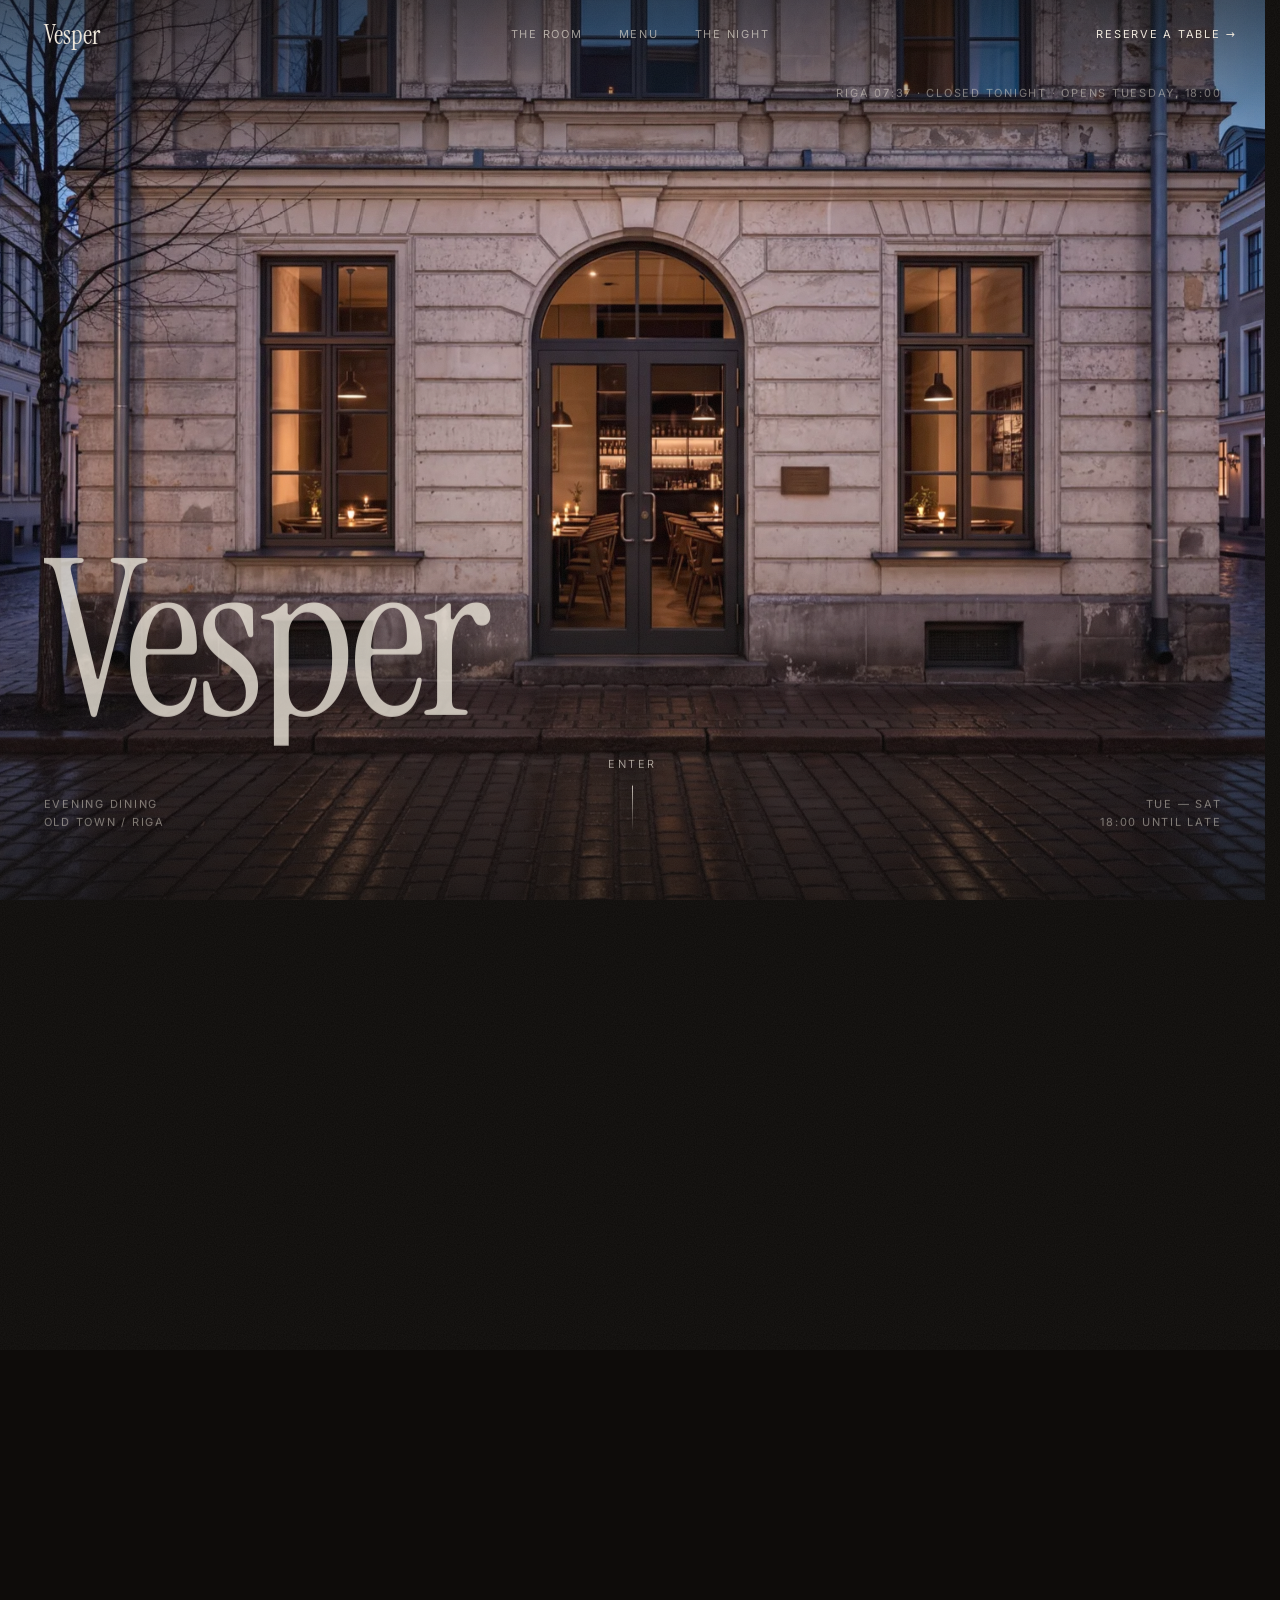
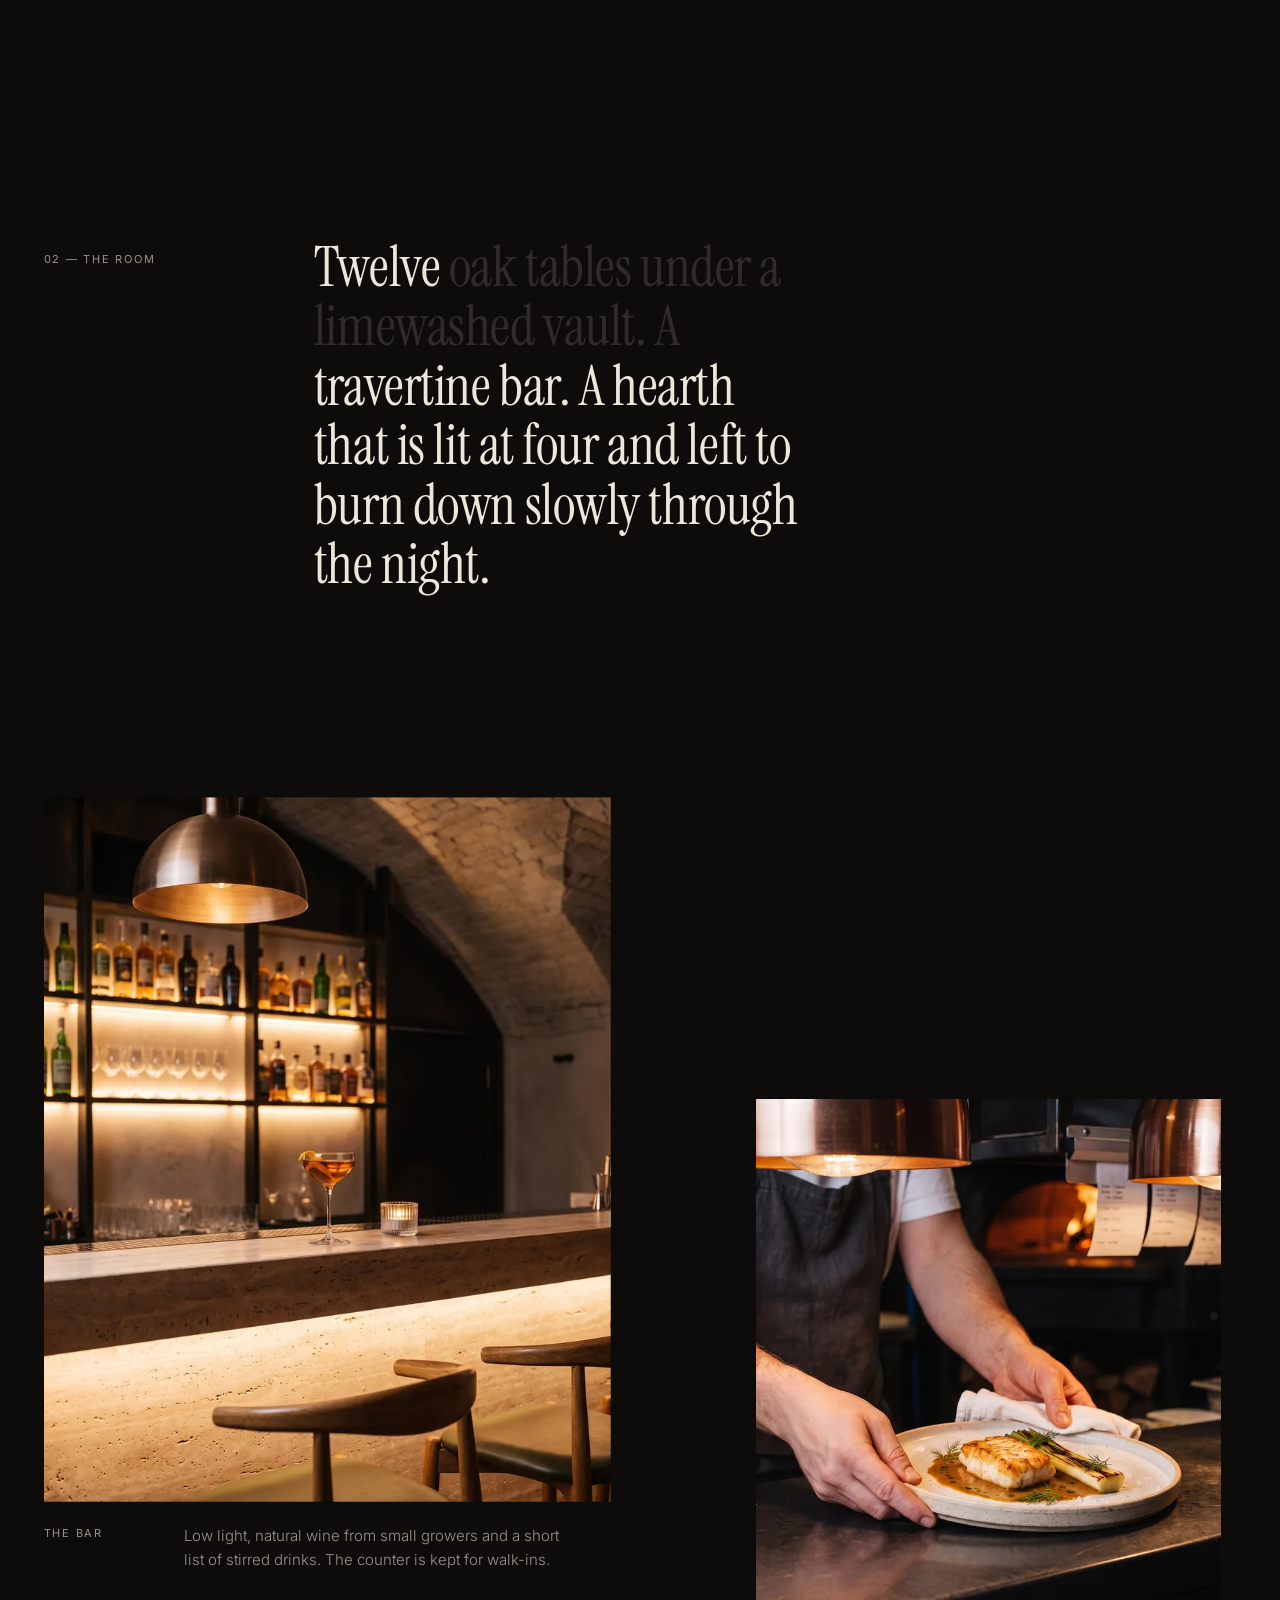
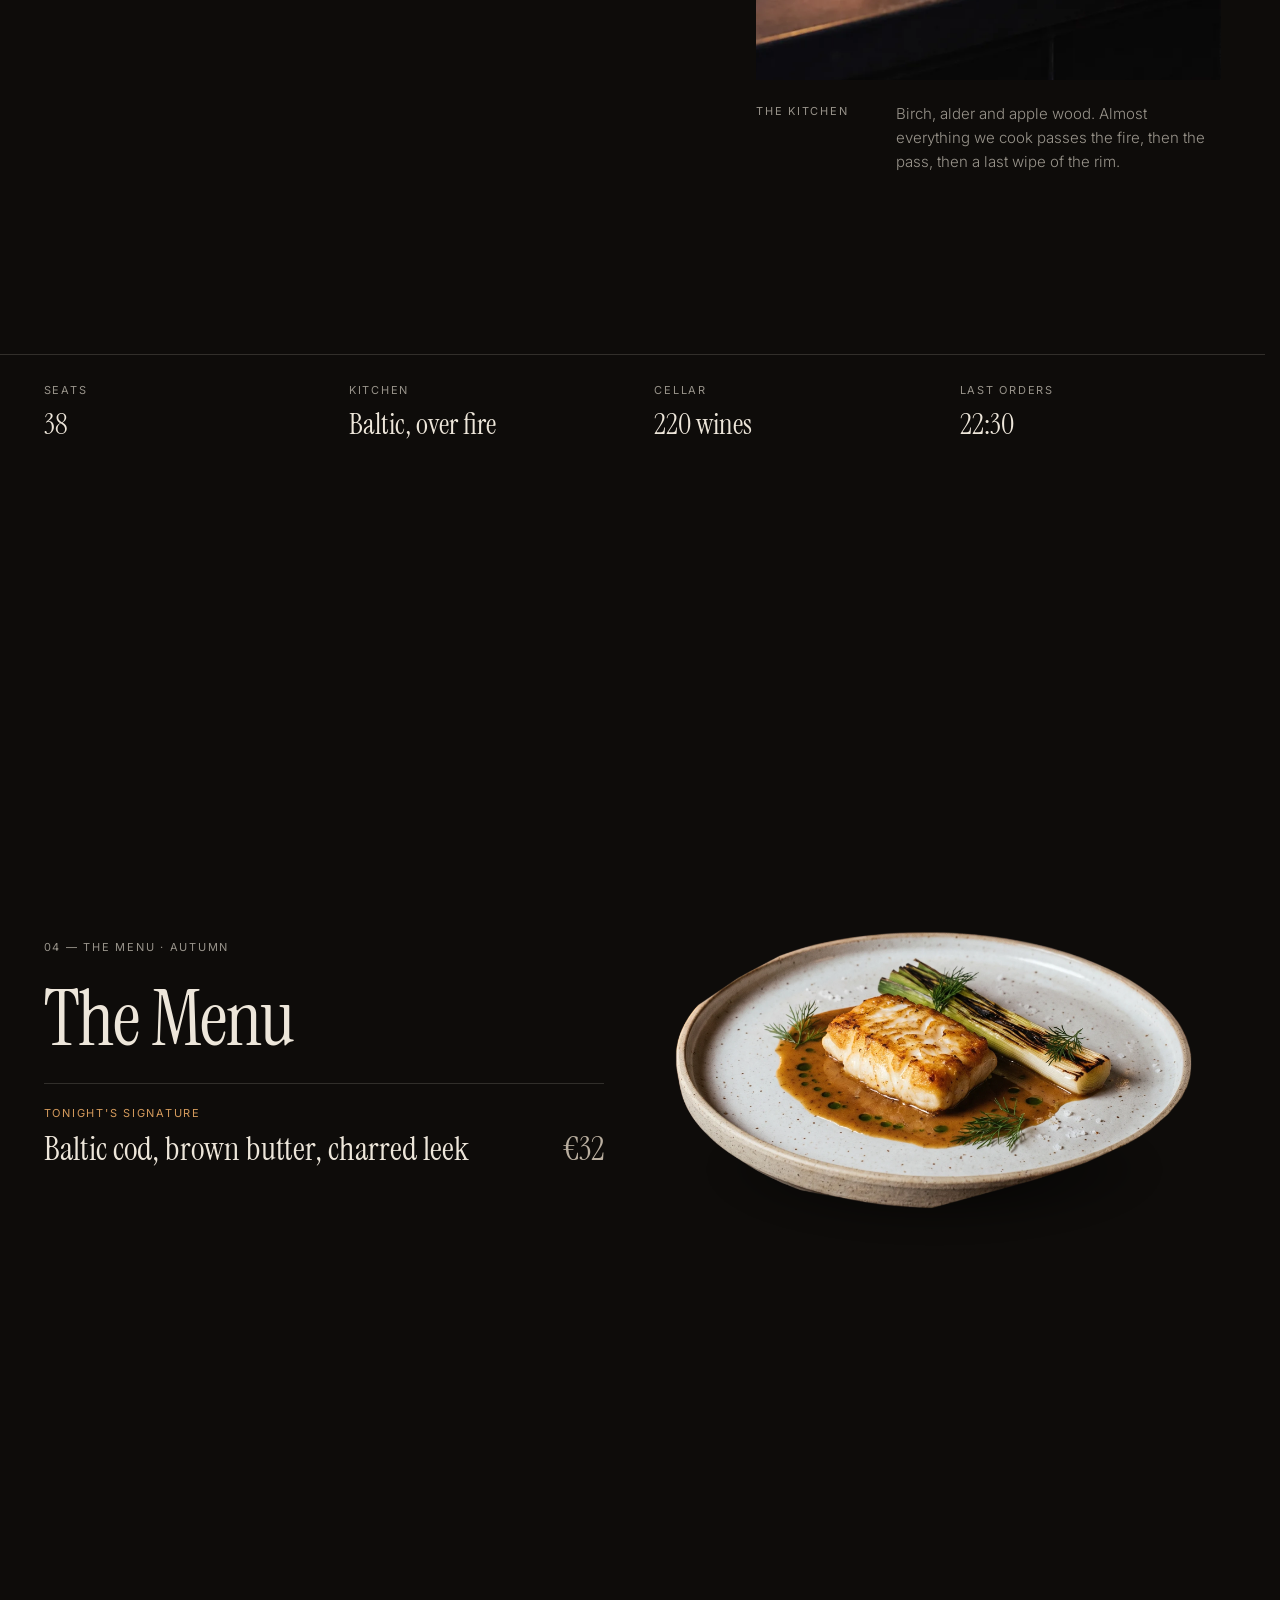
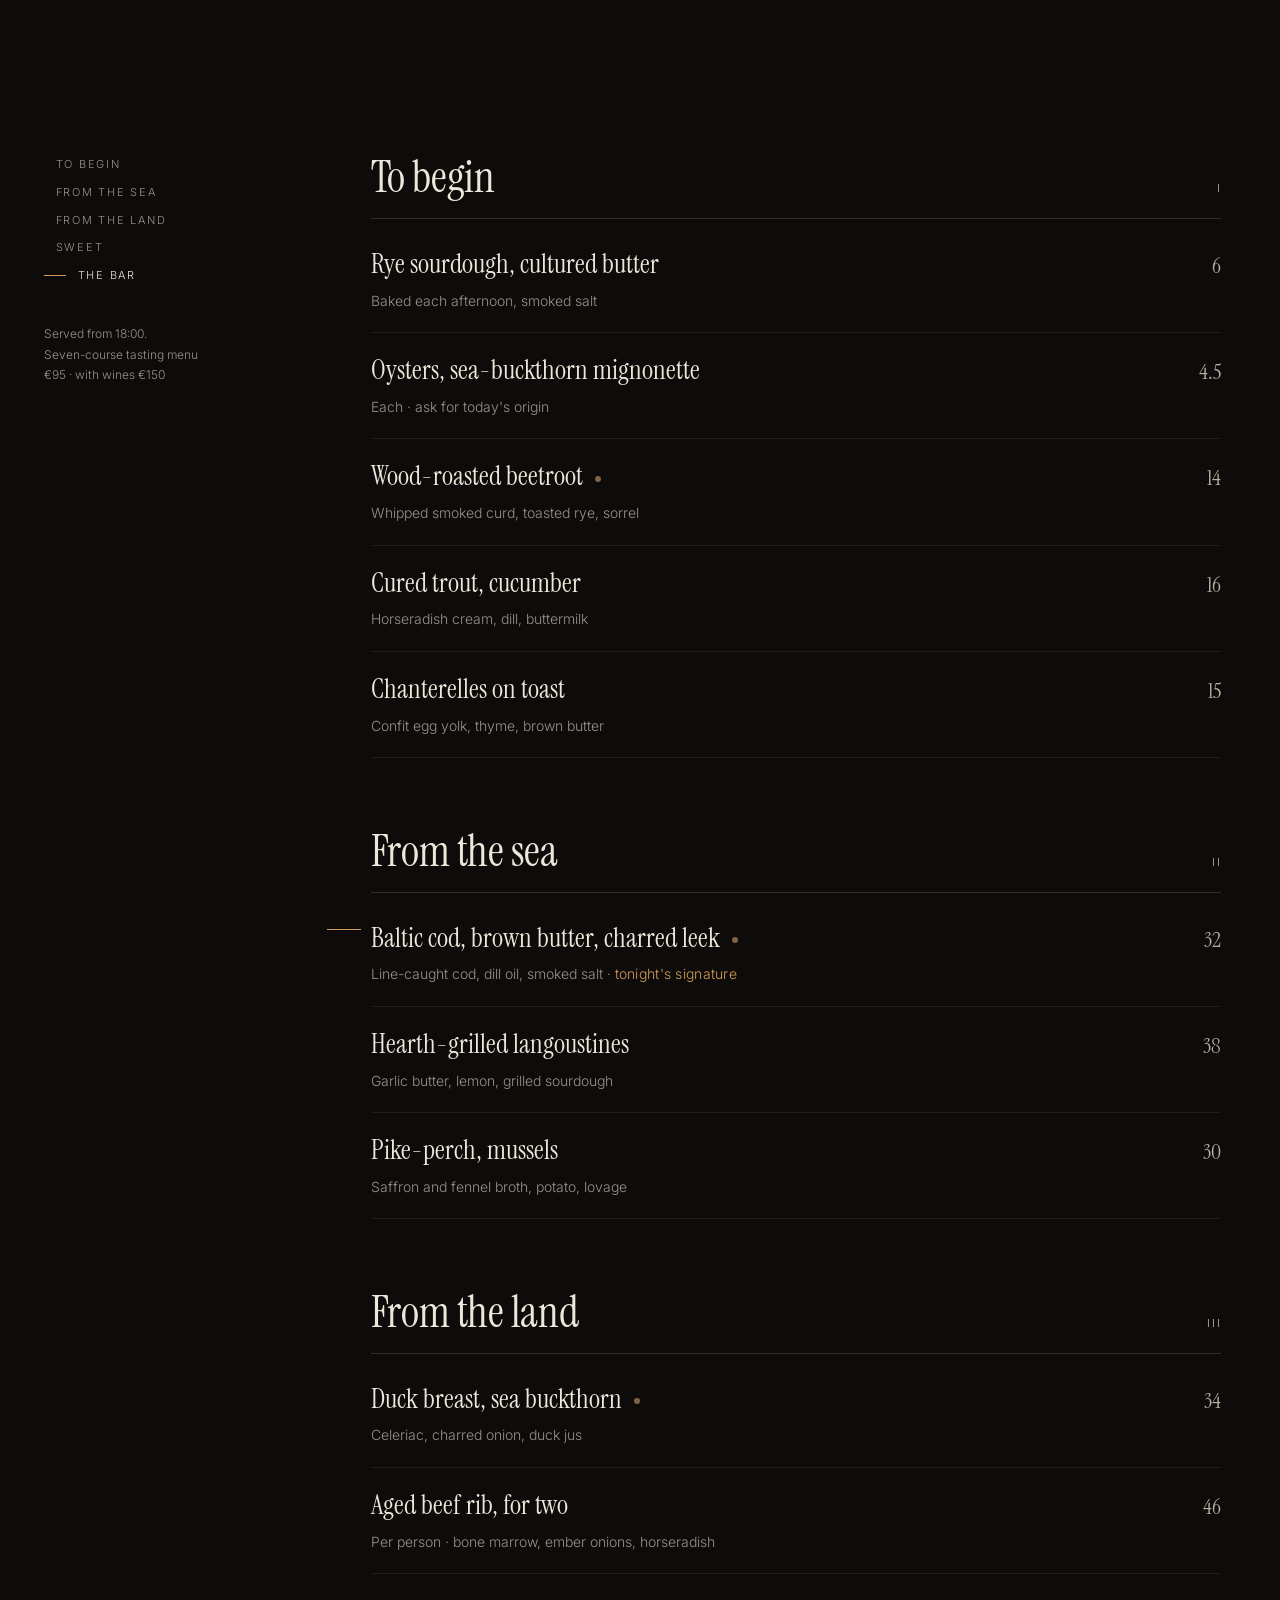
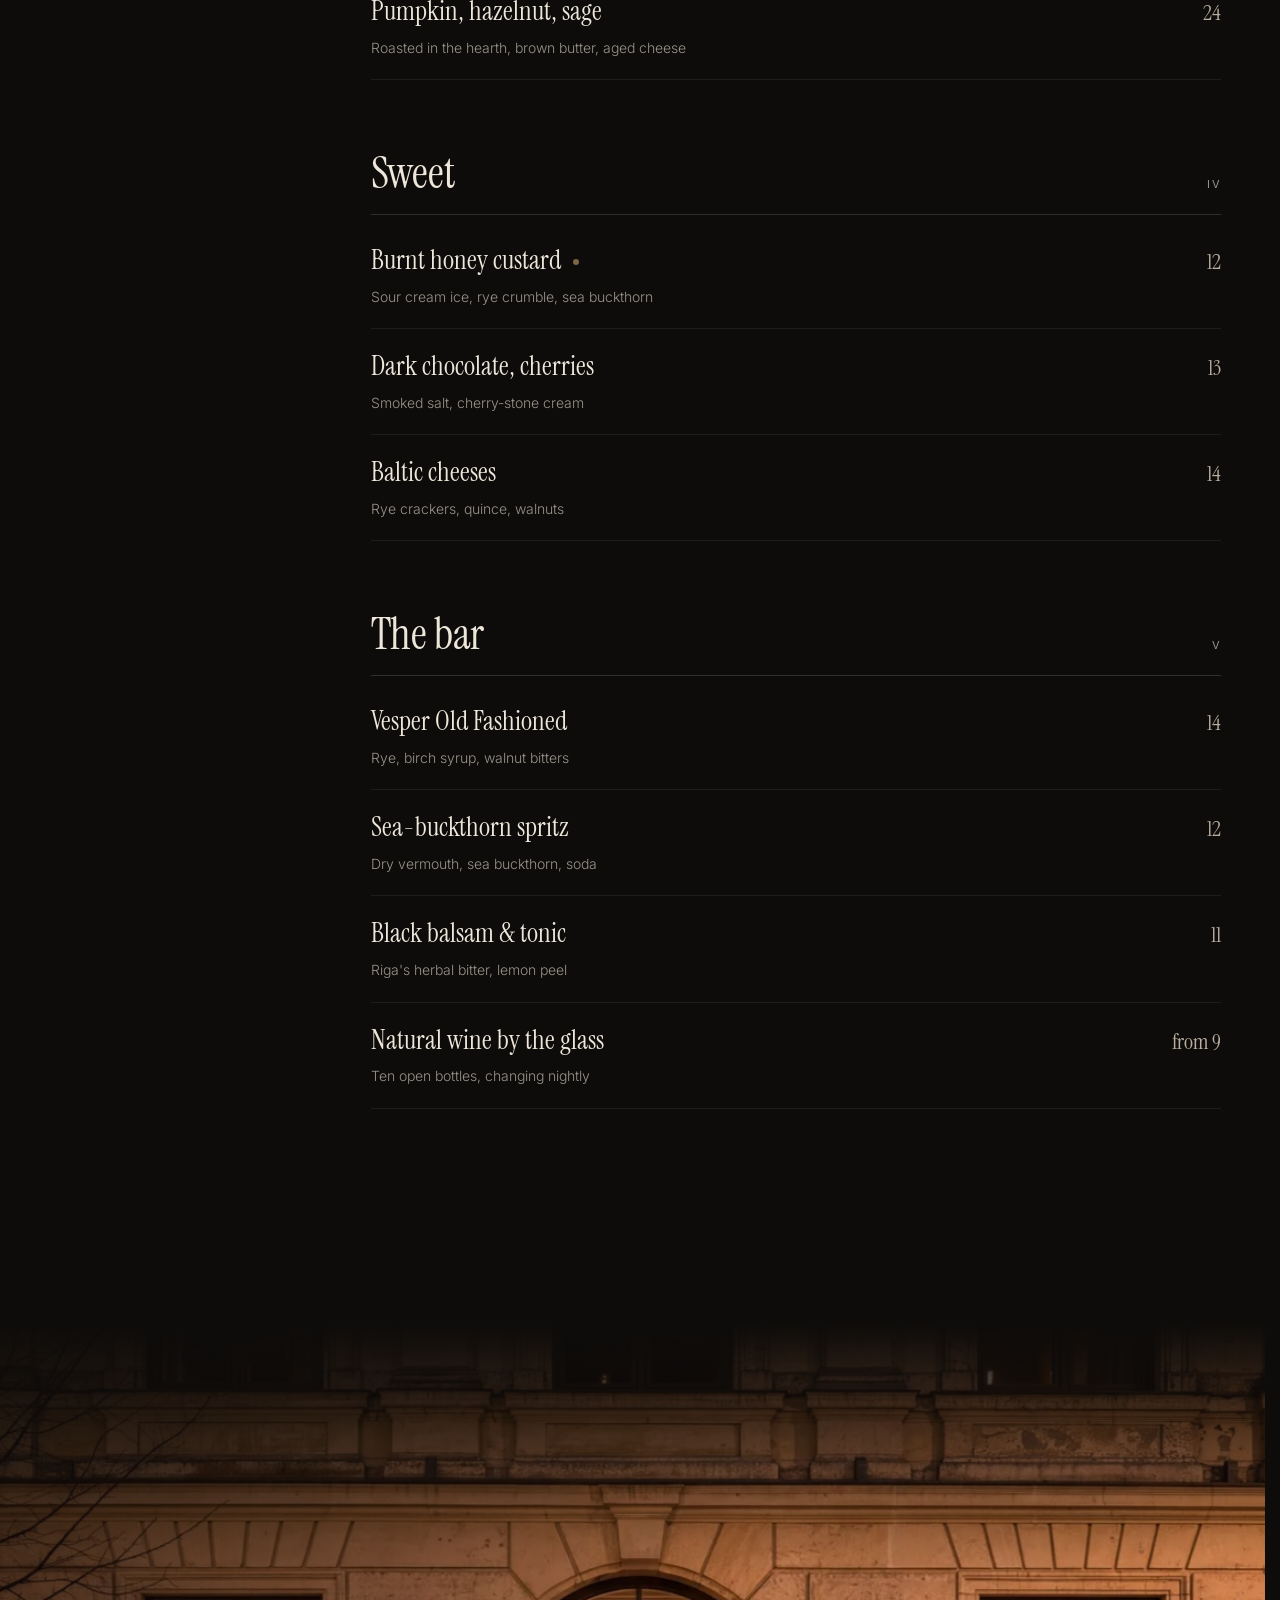
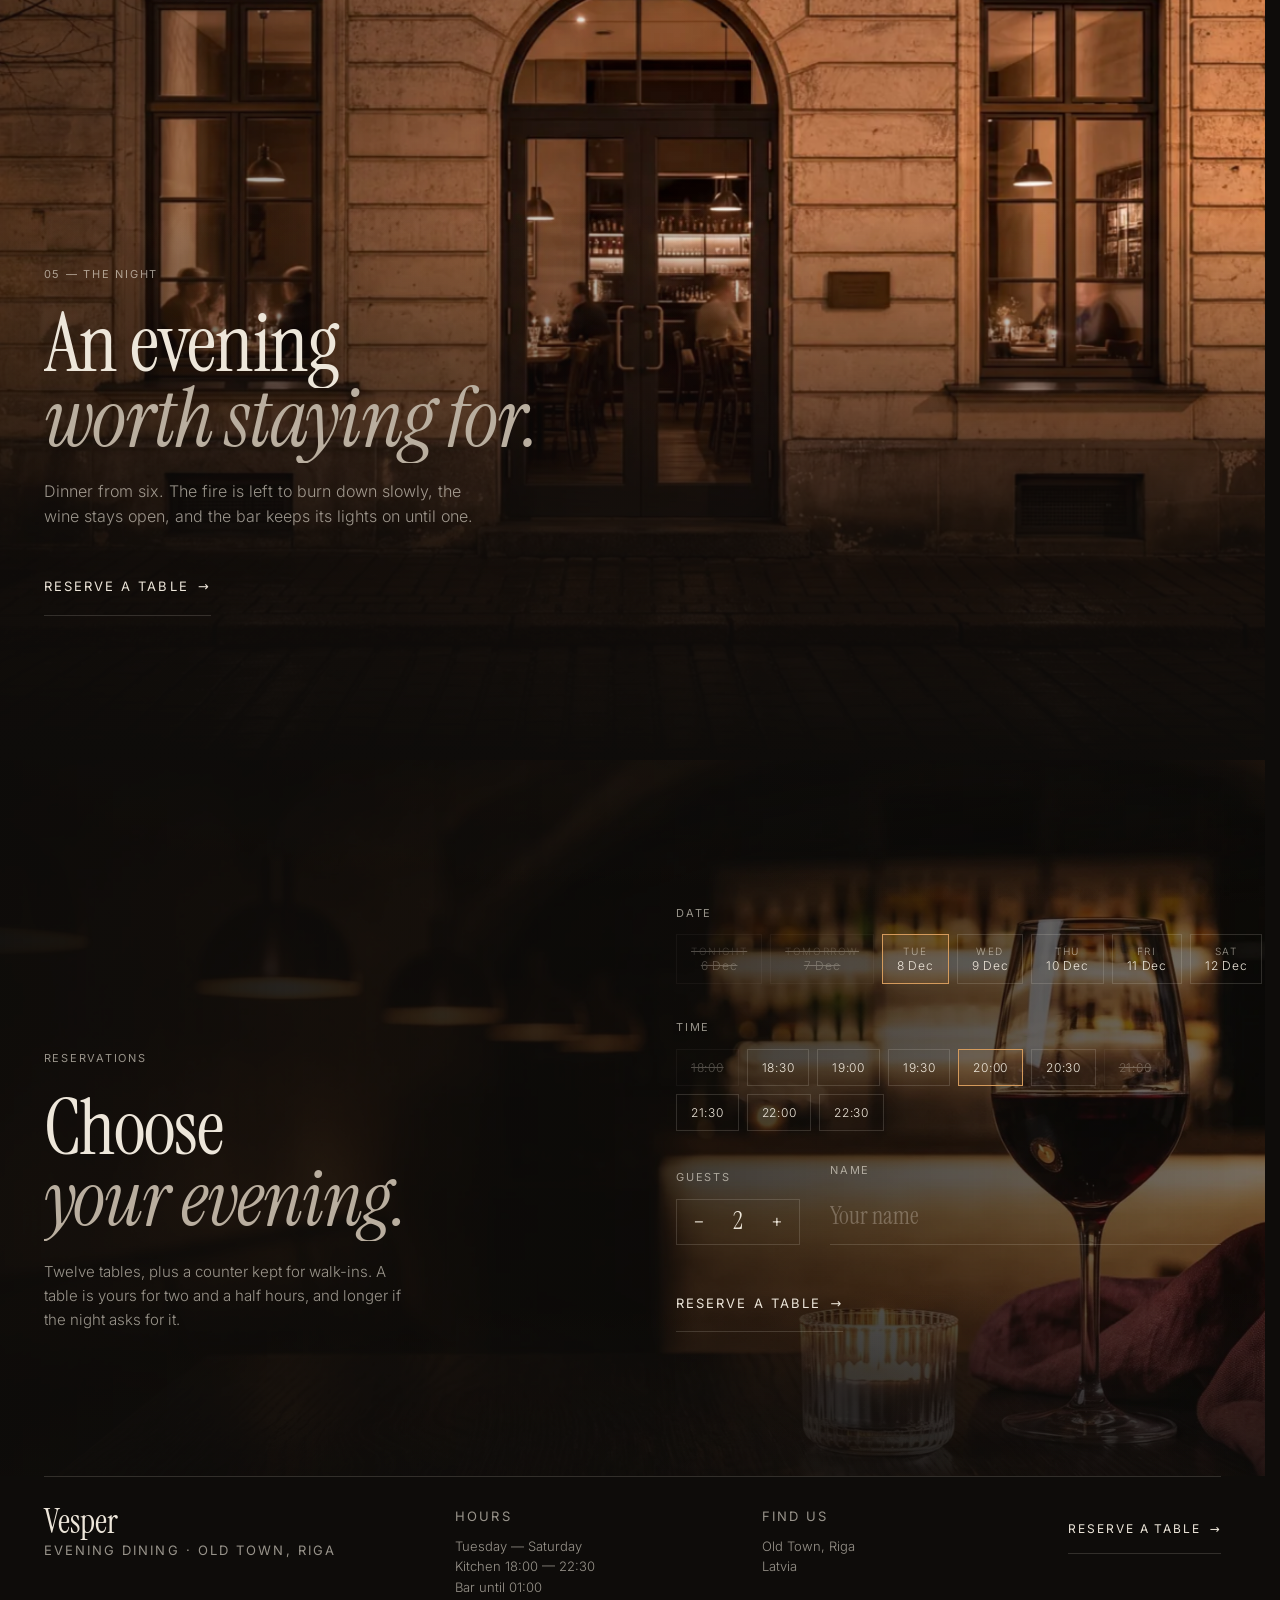
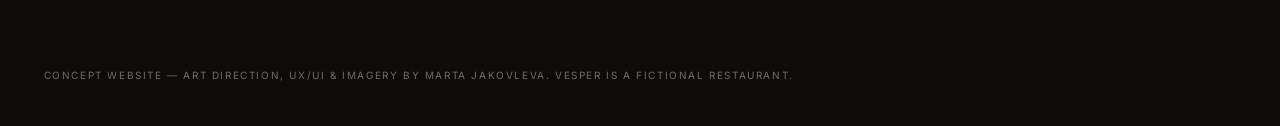
==== commit d0391243: "The Room becomes a held moment: you stop inside and look around - arriving inside (ENTER or scrollin" ====
--- a/index.html
+++ b/index.html
@@ -18,7 +18,7 @@
 <link rel="preload" as="font" type="font/woff2" href="assets/fonts/instrument-serif-latin-400-normal.woff2" crossorigin>
 <link rel="stylesheet" href="fonts.css">
 <link rel="preload" as="image" href="assets/web/exterior-blue-hour-1920.webp" imagesrcset="assets/web/exterior-blue-hour-960.webp 960w, assets/web/exterior-blue-hour-1920.webp 1920w, assets/web/exterior-blue-hour-2880.webp 2880w" imagesizes="100vw" fetchpriority="high">
-<link rel="stylesheet" href="styles.css?v=r13">
+<link rel="stylesheet" href="styles.css?v=r14">
 </head>
 <body class="is-loading">
 
@@ -107,7 +107,10 @@
       <p class="meta">02 — The Room</p>
       <h2 class="display"><span class="line"><span>After dark,</span></span><span class="line"><span><em>dinner begins here.</em></span></span></h2>
     </div>
-    <p class="lookcue" data-lookcue aria-hidden="true"><i></i><span data-lookcue-label>Drag to look around</span><i></i></p>
+    <div class="lookcue" data-lookcue aria-hidden="true">
+      <p class="lookcue__t">Look around</p>
+      <p class="lookcue__g"><span class="lookcue__a">←</span><span data-lookcue-label>swipe</span><span class="lookcue__a">→</span></p>
+    </div>
     <p class="scrollcue" data-scrollcue aria-hidden="true"><span>Scroll to continue</span><i></i></p>
   </div>
 </section>
@@ -329,6 +332,6 @@
 
 </main>
 
-<script src="main.js?v=r15" defer></script>
+<script src="main.js?v=r16" defer></script>
 </body>
 </html>
--- a/styles.css
+++ b/styles.css
@@ -140,9 +140,13 @@
 /* ==========================================================
    STAGES (pinned, scroll-driven)
    ========================================================== */
+html{scrollbar-gutter:stable}
+/* the room is held: the page doesn't move, nothing in the layout changes (no jump when it lets go) */
+html.is-held{overflow:hidden;overscroll-behavior:none}
+html.is-held .pano.is-live{touch-action:none}
 .stage{position:relative}
 .stage__pin{position:sticky;top:0;height:100vh;height:100svh;overflow:hidden;background:var(--black)}
-.stage--arrival{height:405vh}
+.stage--arrival{height:360vh}
 .stage--table{height:300vh}
 
 .cam,.layer,.tcam{position:absolute;inset:0}
@@ -166,12 +170,23 @@
 .pano.is-live{pointer-events:auto;cursor:grab}
 .pano.is-drag{cursor:grabbing}
 .lookcue{
-  position:absolute;left:50%;bottom:30px;transform:translateX(-50%);margin:0;
-  display:flex;align-items:center;gap:14px;white-space:nowrap;pointer-events:none;
-  font-size:10px;letter-spacing:.26em;text-transform:uppercase;color:var(--cream-dim);
-  opacity:0;transition:opacity 1.1s var(--ease);
-}
+  position:absolute;left:50%;bottom:28px;margin:0;pointer-events:none;
+  display:flex;flex-direction:column;align-items:center;gap:9px;white-space:nowrap;
+  transform:translateX(calc(-50% + var(--dx, 0px)));transition:opacity 1s var(--ease), transform .5s var(--ease-out);
+  opacity:0;
+}
+.lookcue p{margin:0;text-transform:uppercase}
+.lookcue__t{font-size:11px;letter-spacing:.34em;color:var(--cream)}
+.lookcue__g{display:flex;align-items:center;gap:14px;font-size:10px;letter-spacing:.26em;color:var(--cream-dim)}
+.lookcue__a{font-family:var(--sans);letter-spacing:0;display:inline-block;animation:lookL 2.8s var(--ease) infinite}
+.lookcue__a:last-child{animation-name:lookR}
+@keyframes lookL{0%,100%{transform:translateX(0);opacity:.55}50%{transform:translateX(-5px);opacity:1}}
+@keyframes lookR{0%,100%{transform:translateX(0);opacity:.55}50%{transform:translateX(5px);opacity:1}}
 .lookcue.is-on{opacity:1}
+/* the visitor tried to scroll on before looking: the hint answers, once */
+.lookcue.is-nudge .lookcue__t{animation:nudge .9s var(--ease-out)}
+@keyframes nudge{0%{transform:translateY(0)}30%{transform:translateY(-5px)}100%{transform:translateY(0)}}
+
 /* after the first look around: the way on */
 .scrollcue{
   position:absolute;left:50%;bottom:22px;transform:translateX(-50%);margin:0;
@@ -181,10 +196,6 @@
 }
 .scrollcue.is-on{opacity:1}
 .scrollcue i{display:block;width:1px;height:40px;background:linear-gradient(var(--cream),rgba(237,230,218,0));transform-origin:top;animation:cue 2.4s var(--ease) infinite}
-.lookcue i{position:relative;display:block;width:26px;height:1px;background:var(--cream-faint);overflow:hidden}
-.lookcue i::after{content:"";position:absolute;inset:0;background:var(--cream);transform:translateX(-101%);animation:look 3.4s var(--ease) infinite}
-.lookcue i:first-child::after{animation-direction:reverse}
-@keyframes look{0%{transform:translateX(-101%)}50%,60%{transform:translateX(0)}100%{transform:translateX(101%)}}
 
 /* hero type */
 .hero{
@@ -451,7 +462,7 @@
   .hero__enter{grid-column:1/-1;grid-row:1}
   .hero__title{font-size:clamp(84px, 27vw, 160px)}
   .chapter{bottom:16px}
-  .stage--arrival{height:335vh}
+  .stage--arrival{height:290vh}
   .lookcue{bottom:max(48px, 7vh)}
   .scrollcue{bottom:max(40px, 6vh)}
   .stage--table{height:250vh}
@@ -467,7 +478,7 @@
   body::after{animation:none}
   .hero__enter i{animation:none}
   .scrollcue i{animation:none}
-  .lookcue i::after{animation:none;transform:none;opacity:.5}
+  .lookcue__a,.lookcue.is-nudge .lookcue__t{animation:none}
   .line>span{transition:opacity .8s ease;transform:none;opacity:0}
   .is-in .line>span{opacity:1}
   .plate__img,.plate__img img{transition:opacity 1s ease !important;clip-path:none !important;transform:none !important}
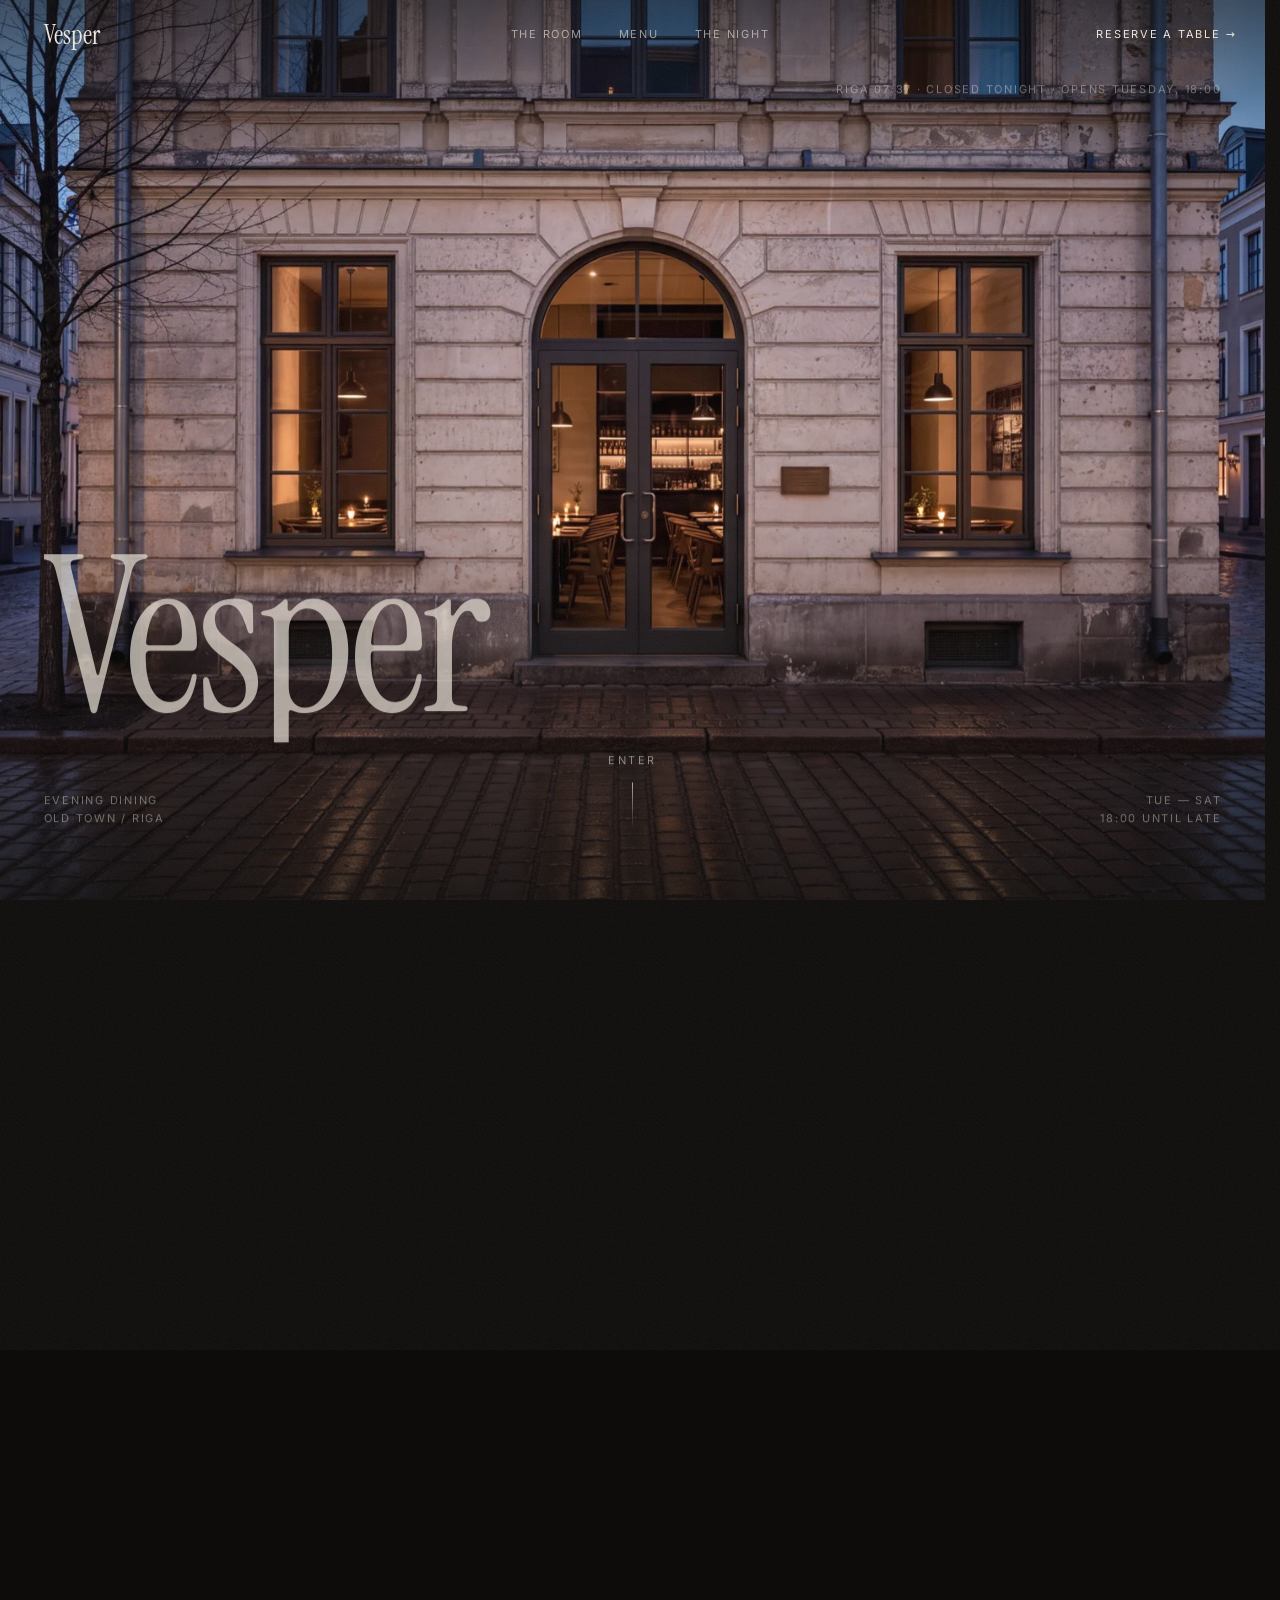
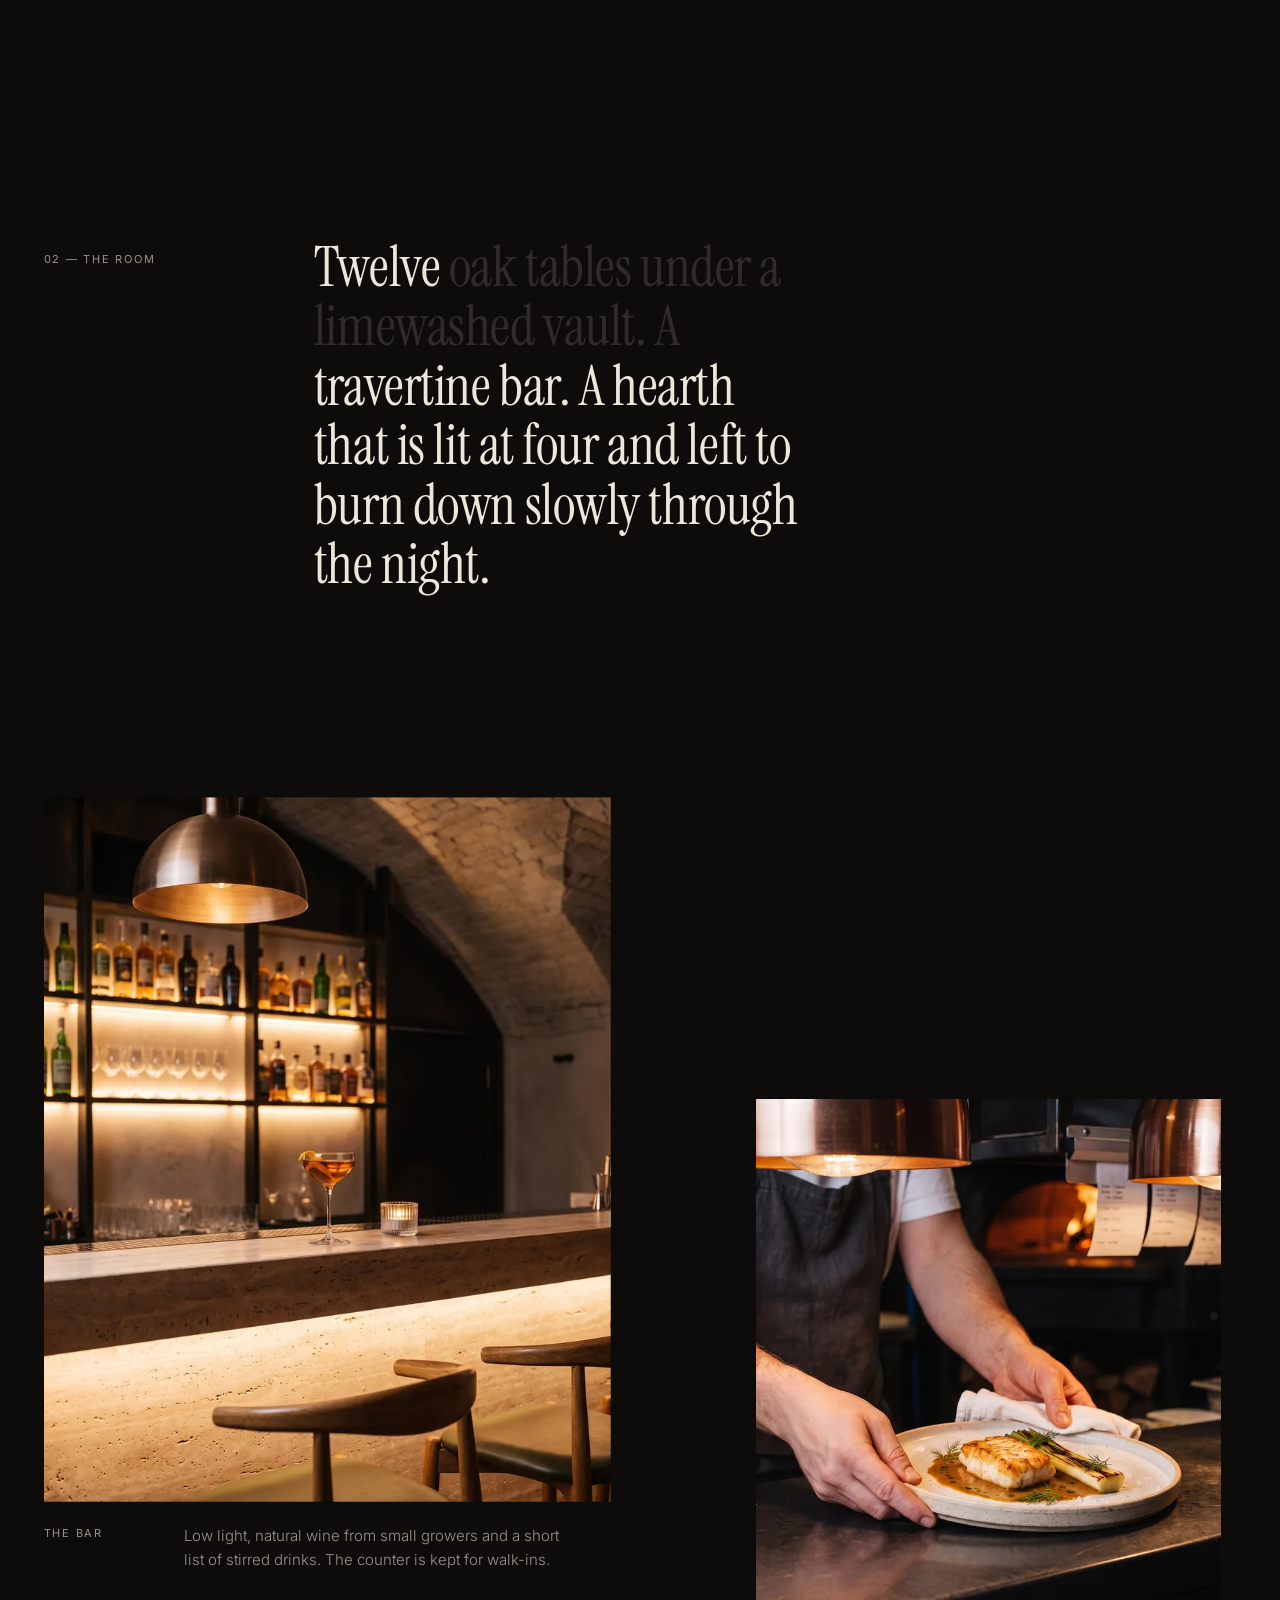
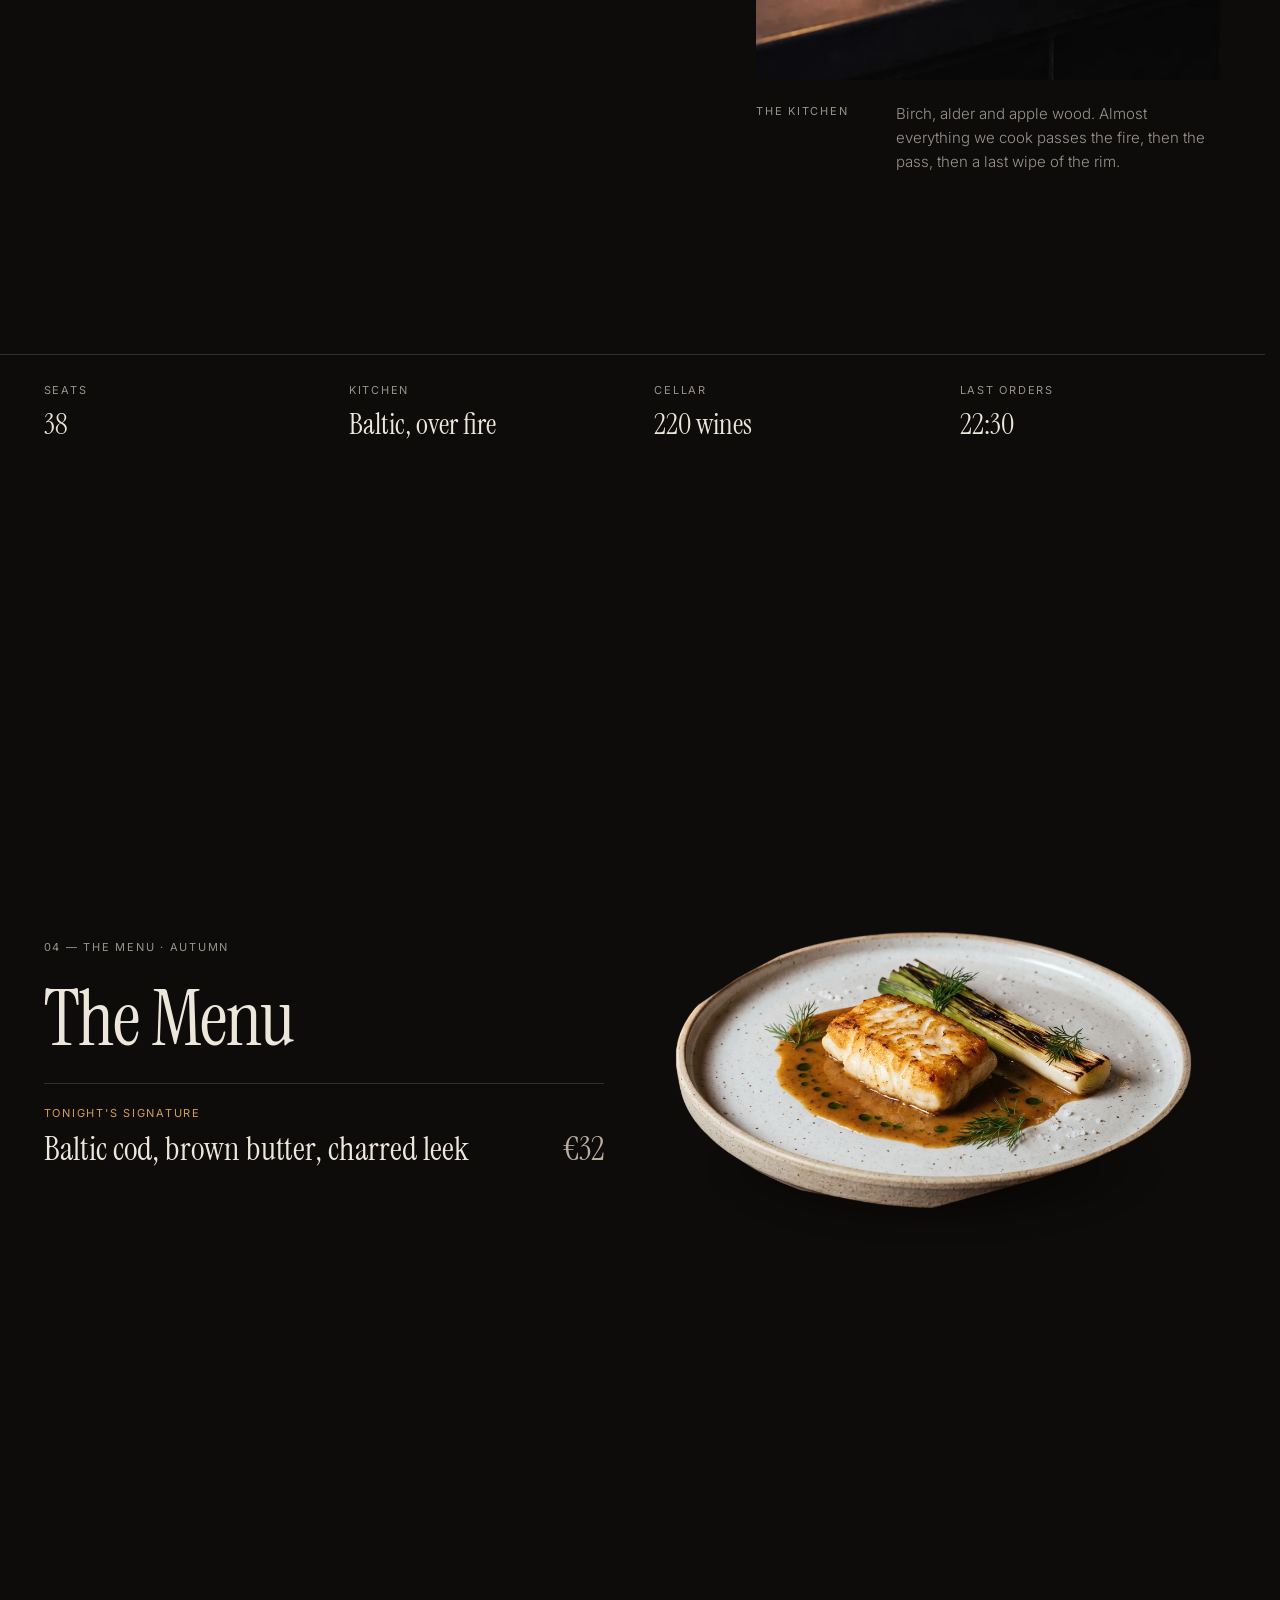
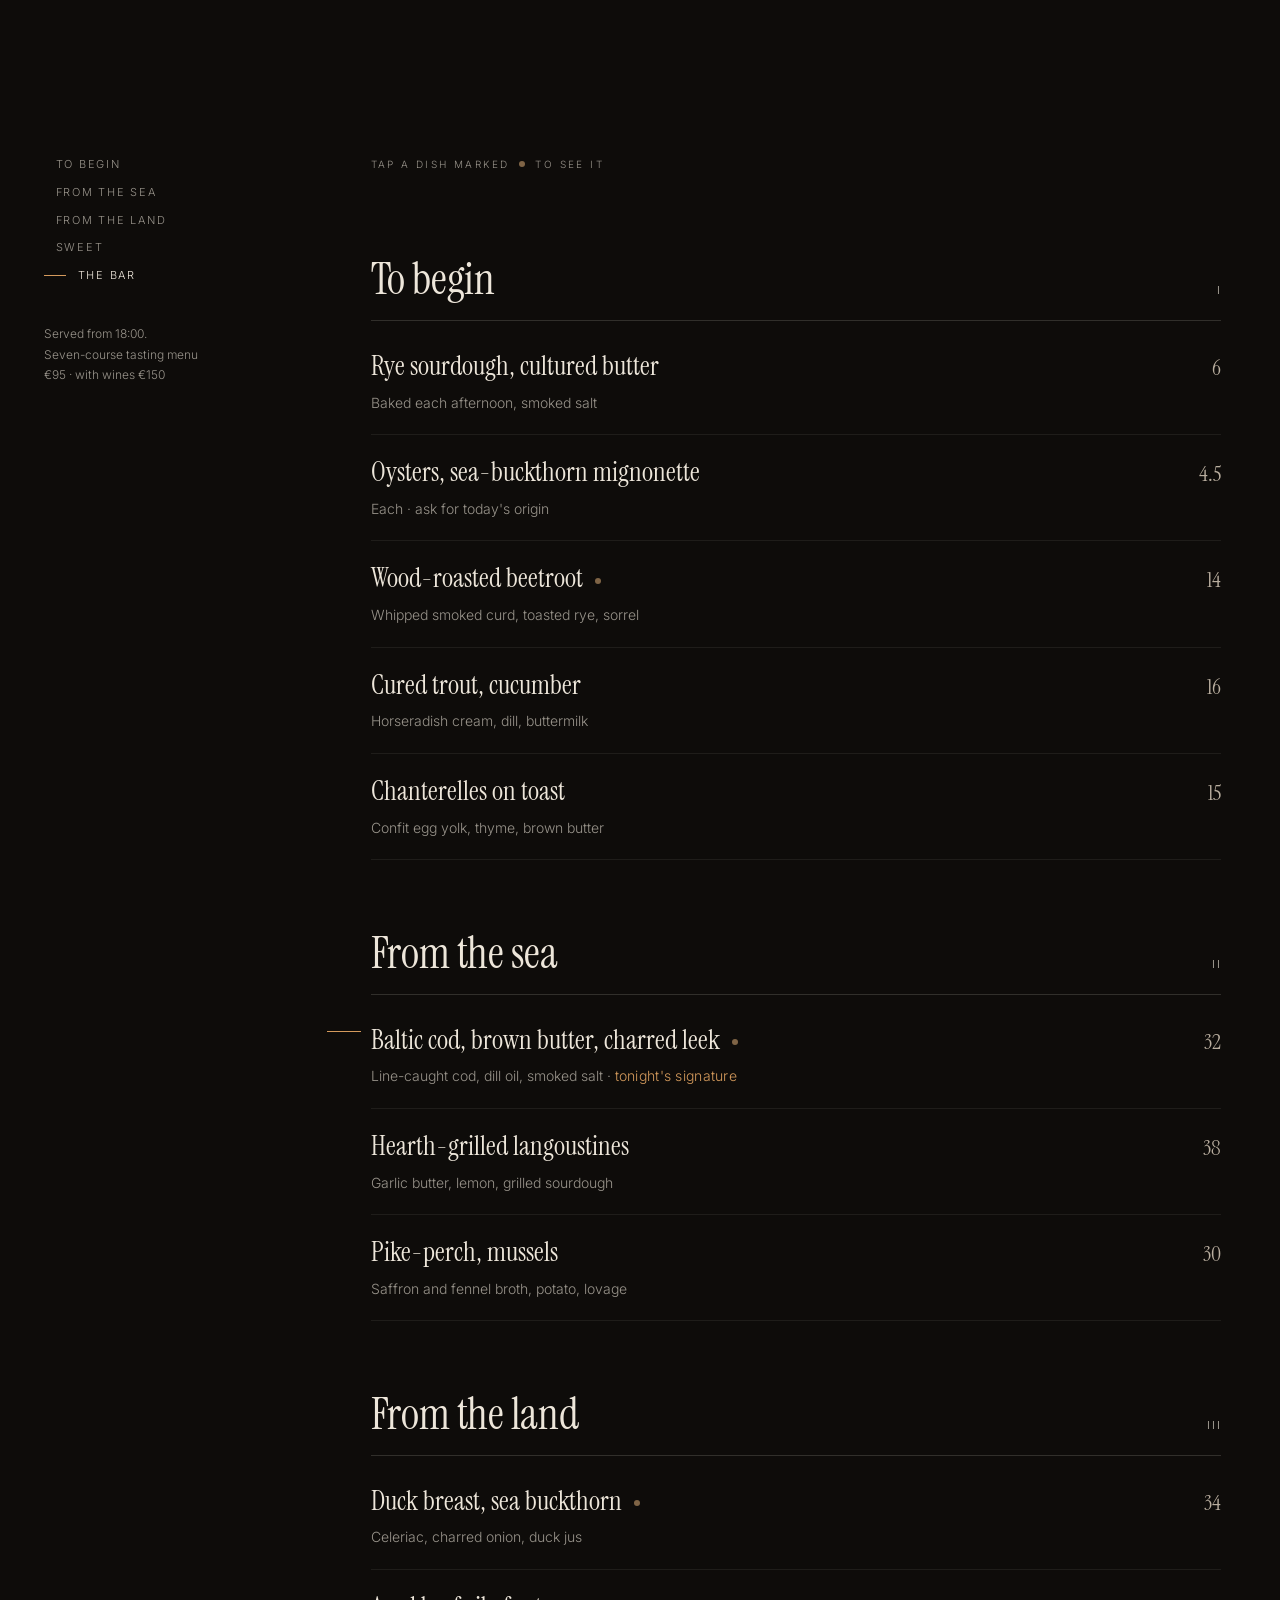
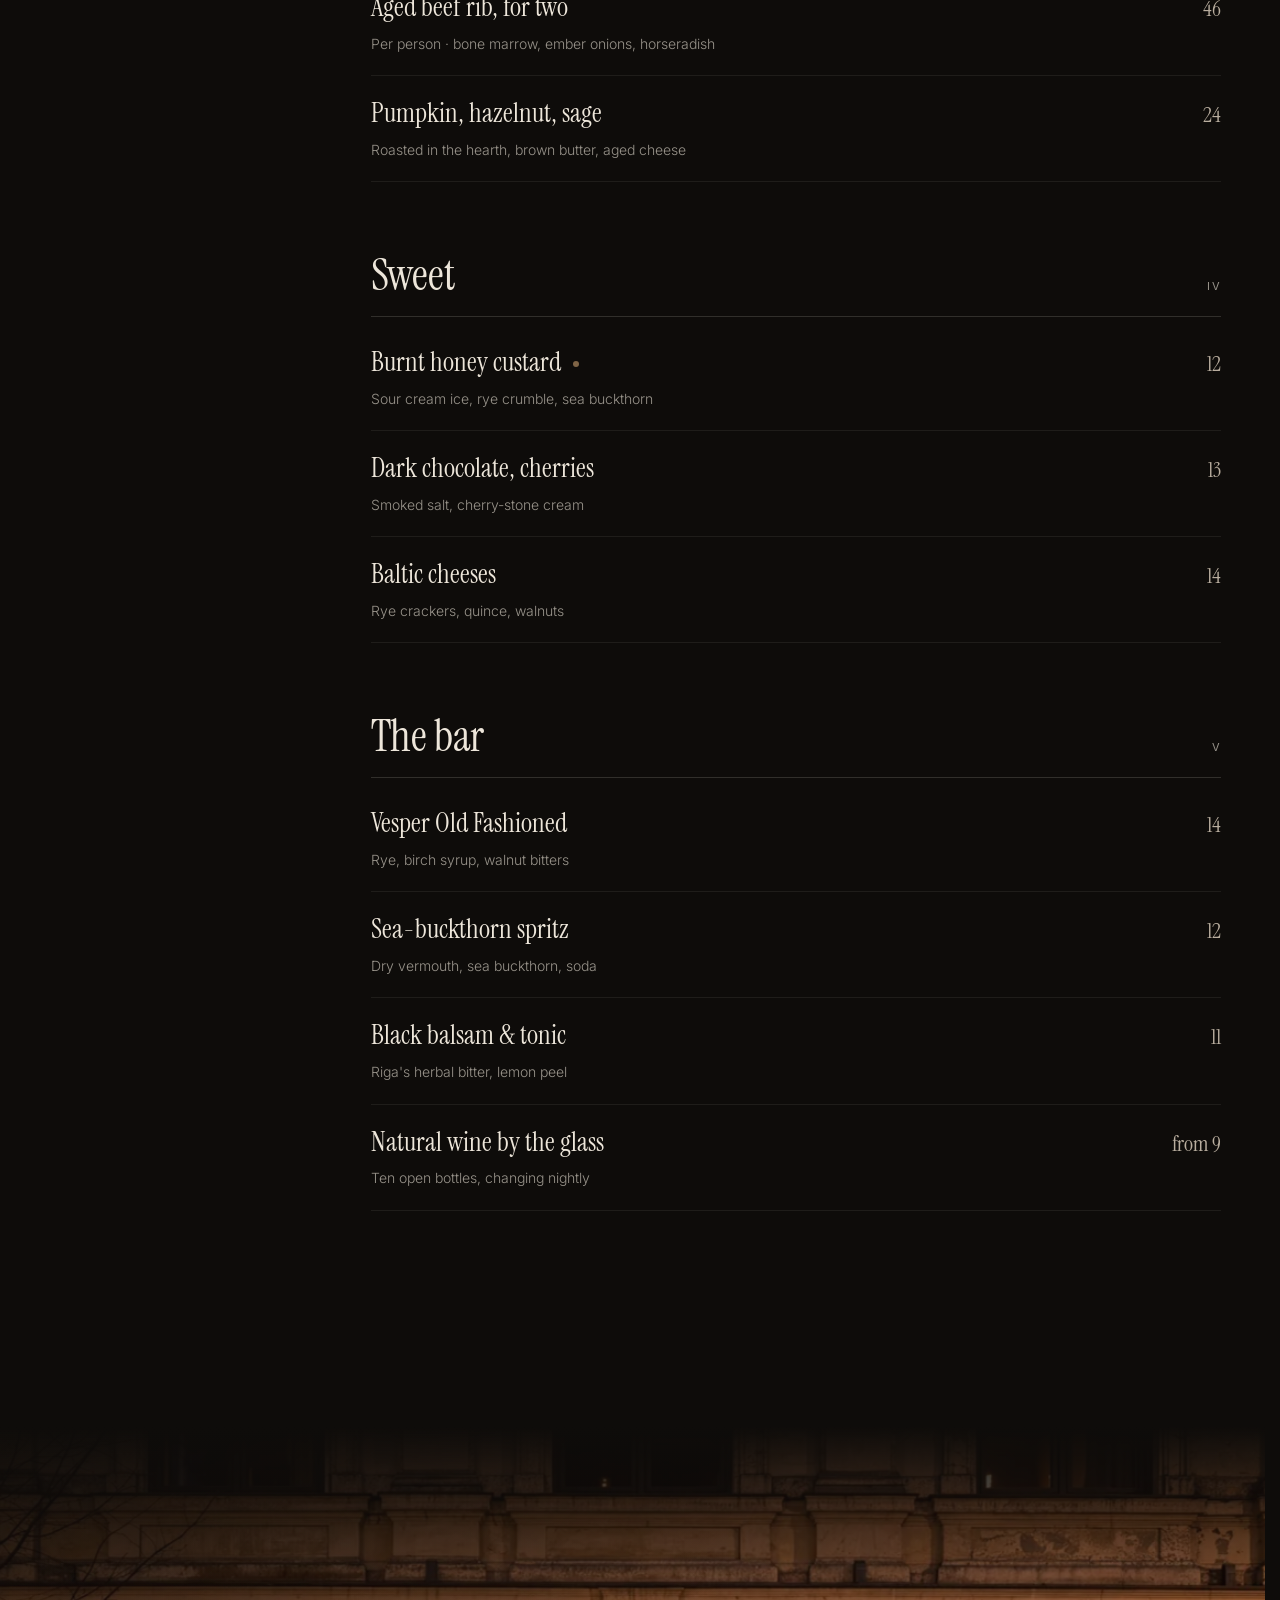
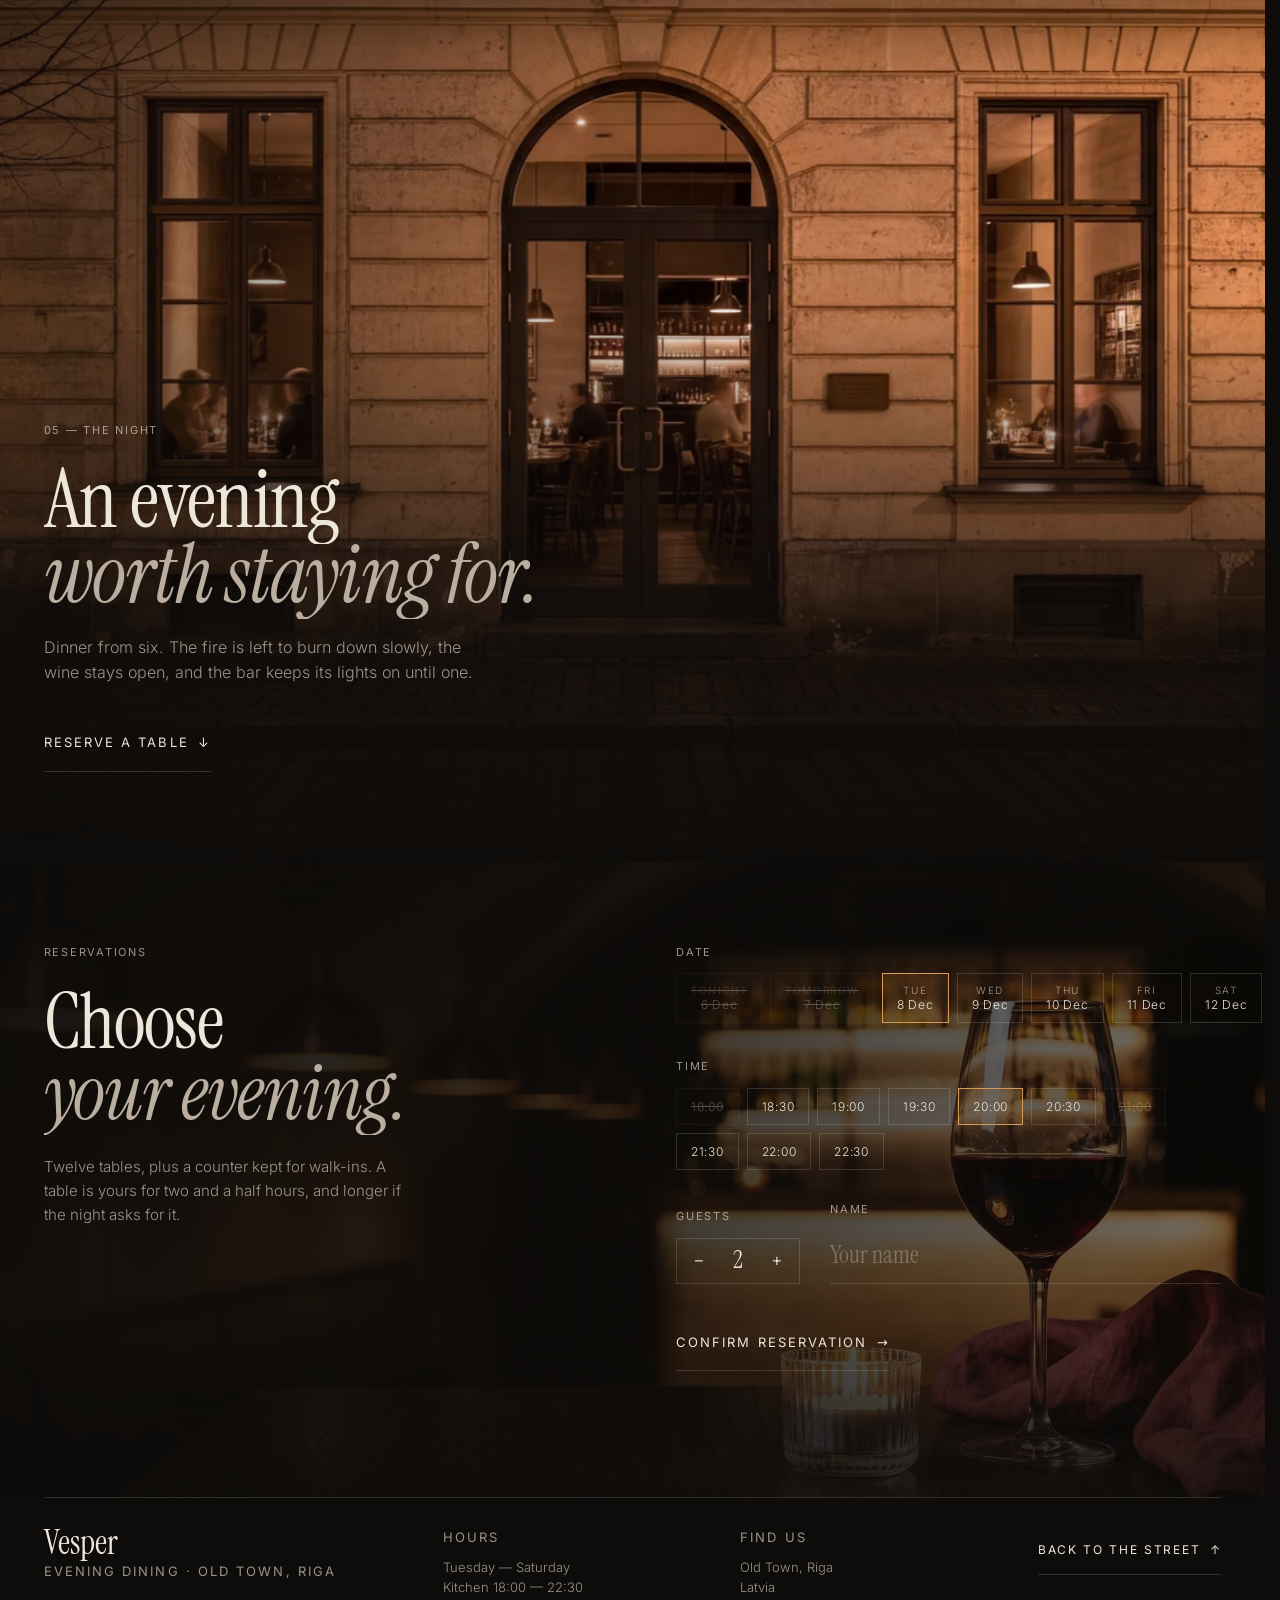
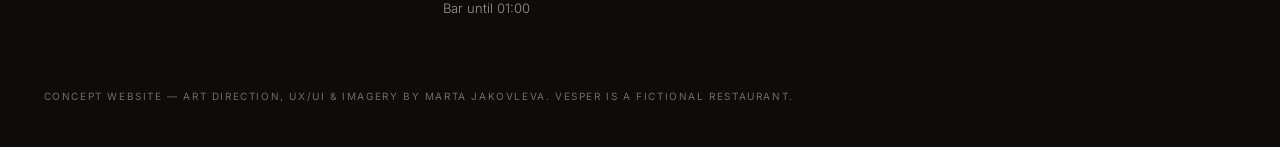
==== commit a62ff49b: "Phone menu: tap a dish to open its photograph in place; one calm ending (Night → Reserve → Reservati" ====
--- a/index.html
+++ b/index.html
@@ -18,7 +18,7 @@
 <link rel="preload" as="font" type="font/woff2" href="assets/fonts/instrument-serif-latin-400-normal.woff2" crossorigin>
 <link rel="stylesheet" href="fonts.css">
 <link rel="preload" as="image" href="assets/web/exterior-blue-hour-1920.webp" imagesrcset="assets/web/exterior-blue-hour-960.webp 960w, assets/web/exterior-blue-hour-1920.webp 1920w, assets/web/exterior-blue-hour-2880.webp 2880w" imagesizes="100vw" fetchpriority="high">
-<link rel="stylesheet" href="styles.css?v=r14">
+<link rel="stylesheet" href="styles.css?v=r16">
 </head>
 <body class="is-loading">
 
@@ -214,7 +214,7 @@
         <ul>
           <li class="mi"><div class="mi__row"><span class="mi__name">Rye sourdough, cultured butter</span><span class="mi__price">6</span></div><p class="mi__desc">Baked each afternoon, smoked salt</p></li>
           <li class="mi"><div class="mi__row"><span class="mi__name">Oysters, sea-buckthorn mignonette</span><span class="mi__price">4.5</span></div><p class="mi__desc">Each · ask for today's origin</p></li>
-          <li class="mi" data-img="assets/web/dish-beetroot-thumb.webp"><div class="mi__row"><span class="mi__name">Wood-roasted beetroot</span><span class="mi__price">14</span></div><p class="mi__desc">Whipped smoked curd, toasted rye, sorrel</p></li>
+          <li class="mi" data-img="assets/web/dish-beetroot-thumb.webp" data-wide="assets/web/dish-beetroot-wide.webp"><div class="mi__row"><span class="mi__name">Wood-roasted beetroot</span><span class="mi__price">14</span></div><p class="mi__desc">Whipped smoked curd, toasted rye, sorrel</p></li>
           <li class="mi"><div class="mi__row"><span class="mi__name">Cured trout, cucumber</span><span class="mi__price">16</span></div><p class="mi__desc">Horseradish cream, dill, buttermilk</p></li>
           <li class="mi"><div class="mi__row"><span class="mi__name">Chanterelles on toast</span><span class="mi__price">15</span></div><p class="mi__desc">Confit egg yolk, thyme, brown butter</p></li>
         </ul>
@@ -223,7 +223,7 @@
       <section class="mcat" id="m-sea" aria-labelledby="h-sea">
         <header class="mcat__head"><h3 id="h-sea">From the sea</h3><span class="meta">II</span></header>
         <ul>
-          <li class="mi mi--feat" data-img="assets/web/dish-signature-thumb.webp">
+          <li class="mi mi--feat" data-img="assets/web/dish-signature-thumb.webp" data-wide="assets/web/dish-signature-wide.webp">
             <div class="mi__row"><span class="mi__name">Baltic cod, brown butter, charred leek</span><span class="mi__price">32</span></div>
             <p class="mi__desc">Line-caught cod, dill oil, smoked salt · <em>tonight's signature</em></p>
           </li>
@@ -235,7 +235,7 @@
       <section class="mcat" id="m-land" aria-labelledby="h-land">
         <header class="mcat__head"><h3 id="h-land">From the land</h3><span class="meta">III</span></header>
         <ul>
-          <li class="mi" data-img="assets/web/dish-duck-thumb.webp"><div class="mi__row"><span class="mi__name">Duck breast, sea buckthorn</span><span class="mi__price">34</span></div><p class="mi__desc">Celeriac, charred onion, duck jus</p></li>
+          <li class="mi" data-img="assets/web/dish-duck-thumb.webp" data-wide="assets/web/dish-duck-wide.webp"><div class="mi__row"><span class="mi__name">Duck breast, sea buckthorn</span><span class="mi__price">34</span></div><p class="mi__desc">Celeriac, charred onion, duck jus</p></li>
           <li class="mi"><div class="mi__row"><span class="mi__name">Aged beef rib, for two</span><span class="mi__price">46</span></div><p class="mi__desc">Per person · bone marrow, ember onions, horseradish</p></li>
           <li class="mi"><div class="mi__row"><span class="mi__name">Pumpkin, hazelnut, sage</span><span class="mi__price">24</span></div><p class="mi__desc">Roasted in the hearth, brown butter, aged cheese</p></li>
         </ul>
@@ -244,7 +244,7 @@
       <section class="mcat" id="m-sweet" aria-labelledby="h-sweet">
         <header class="mcat__head"><h3 id="h-sweet">Sweet</h3><span class="meta">IV</span></header>
         <ul>
-          <li class="mi" data-img="assets/web/dish-dessert-thumb.webp"><div class="mi__row"><span class="mi__name">Burnt honey custard</span><span class="mi__price">12</span></div><p class="mi__desc">Sour cream ice, rye crumble, sea buckthorn</p></li>
+          <li class="mi" data-img="assets/web/dish-dessert-thumb.webp" data-wide="assets/web/dish-dessert-wide.webp"><div class="mi__row"><span class="mi__name">Burnt honey custard</span><span class="mi__price">12</span></div><p class="mi__desc">Sour cream ice, rye crumble, sea buckthorn</p></li>
           <li class="mi"><div class="mi__row"><span class="mi__name">Dark chocolate, cherries</span><span class="mi__price">13</span></div><p class="mi__desc">Smoked salt, cherry-stone cream</p></li>
           <li class="mi"><div class="mi__row"><span class="mi__name">Baltic cheeses</span><span class="mi__price">14</span></div><p class="mi__desc">Rye crackers, quince, walnuts</p></li>
         </ul>
@@ -275,7 +275,7 @@
     <p class="meta">05 — The Night</p>
     <h2 class="display" id="finale-title"><span class="line"><span>An evening</span></span><span class="line"><span><em>worth staying for.</em></span></span></h2>
     <p class="finale__lede">Dinner from six. The fire is left to burn down slowly, the wine stays open, and the bar keeps its lights on until one.</p>
-    <a class="btn-line btn-line--lg" href="#reserve">Reserve a table <span aria-hidden="true">→</span></a>
+    <a class="btn-line btn-line--lg" href="#reserve">Reserve a table <span aria-hidden="true">↓</span></a>
   </div>
 </section>
 
@@ -316,7 +316,7 @@
           <input id="res-name" type="text" name="name" autocomplete="name" placeholder="Your name" required>
         </label>
       </div>
-      <button class="btn-line btn-line--lg" type="submit">Reserve a table <span aria-hidden="true">→</span></button>
+      <button class="btn-line btn-line--lg" type="submit">Confirm reservation <span aria-hidden="true">→</span></button>
       <p class="res__done" data-res-done hidden></p>
     </form>
   </div>
@@ -326,12 +326,12 @@
   <div><p class="foot__brand">Vesper</p><p class="meta">Evening dining · Old Town, Riga</p></div>
   <div><p class="meta">Hours</p><p>Tuesday — Saturday<br>Kitchen 18:00 — 22:30<br>Bar until 01:00</p></div>
   <div><p class="meta">Find us</p><p>Old Town, Riga<br>Latvia</p></div>
-  <div><a class="btn-line" href="#reserve">Reserve a table <span aria-hidden="true">→</span></a></div>
+  <div><a class="btn-line" href="#top">Back to the street <span aria-hidden="true">↑</span></a></div>
   <p class="foot__credit meta">Concept website — art direction, UX/UI &amp; imagery by Marta Jakovleva. Vesper is a fictional restaurant.</p>
 </footer>
 
 </main>
 
-<script src="main.js?v=r16" defer></script>
+<script src="main.js?v=r18" defer></script>
 </body>
 </html>
--- a/styles.css
+++ b/styles.css
@@ -325,42 +325,34 @@
 .menu__peek img{width:100%;height:100%;object-fit:cover}
 .menu__peek.is-on{opacity:1}
 
-/* touch: as you pass a dish, the room shows it to you — one floating photograph at a time.
-   It lives in its own layer inside the list, so the menu never reflows. */
-.menu__lists{position:relative}
-.dishfloat{
-  position:absolute;right:0;top:0;z-index:4;pointer-events:none;
-  width:min(46vw,230px);aspect-ratio:4/5;
-}
-.dishfloat__in{
-  width:100%;height:100%;overflow:hidden;border-radius:2px;
-  box-shadow:0 26px 60px rgba(0,0,0,.55);background:var(--black);
-  opacity:0;visibility:hidden;transform:translate3d(0,14px,0) scale(.975);
-  transition:opacity .95s cubic-bezier(.4,0,.2,1),transform 1.15s cubic-bezier(.4,0,.2,1),visibility 0s 1.15s;
-}
-.dishfloat img{display:block;width:100%;height:100%;object-fit:cover;transform:scale(1.06);transition:transform 1.9s cubic-bezier(.22,.61,.36,1)}
-.dishfloat.is-on .dishfloat__in{
-  opacity:1;visibility:visible;transform:none;
-  transition:opacity 1.1s cubic-bezier(.33,0,.2,1),transform 1.4s cubic-bezier(.22,.61,.36,1),visibility 0s;
-}
-.dishfloat.is-on img{transform:scale(1)}
-.dishfloat.is-out .dishfloat__in{transform:translate3d(0,-12px,0) scale(.99)}
+/* phone: tap a dish and its photograph unfolds beneath it, in the flow of the menu */
+.menu__lists{position:relative;overflow-anchor:none}   /* the list keeps the tapped dish in place itself */
+.mi__photo{display:none}
+.mi--tap{cursor:pointer;-webkit-tap-highlight-color:transparent;outline-offset:6px}
+.mi--tap .mi__photo{display:block;height:0;overflow:hidden}
+.mi__photo-in{padding-top:18px}
+.mi__photo img{display:block;width:min(100%, 90svh);aspect-ratio:3/2;object-fit:cover;border-radius:2px;background:#191512;
+  opacity:0;transform:translate3d(0,10px,0);transition:opacity .5s ease,transform .6s var(--ease)}
+.mi--tap.is-open .mi__photo img.is-ready{opacity:1;transform:none;transition:opacity .9s ease .12s,transform 1.1s cubic-bezier(.22,.61,.36,1) .08s}
+.mi--tap .mi__price{transition:color .6s}
+.mi--tap.is-open .mi__price{color:var(--amber)}
+.mi--tap .mi__name::after{transition:opacity .6s,transform .6s var(--ease)}
+.mi--tap.is-open .mi__name::after{opacity:0;transform:scale(.4)}
+.menu__hint{margin:0 0 14px;font-size:10px;letter-spacing:.24em;text-transform:uppercase;color:var(--cream-dim);display:flex;align-items:center;gap:10px;transition:opacity .9s var(--ease)}
+.menu__hint i{display:inline-block;width:6px;height:6px;border-radius:50%;background:var(--bronze);opacity:.8}
+.menu__hint.is-gone{opacity:0}   /* fades only — the list never shifts under the finger */
 @media (prefers-reduced-motion: reduce){
-  .dishfloat{transform:none}
-  .dishfloat__in,.dishfloat.is-out .dishfloat__in{transform:none;transition:opacity .6s ease,visibility 0s .6s}
-  .dishfloat.is-on .dishfloat__in{transform:none;transition:opacity .6s ease,visibility 0s}
-  .dishfloat img{transform:none;transition:none}
-}
-
+  .mi__photo img,.mi--tap.is-open .mi__photo img.is-ready{transform:none;transition:opacity .4s ease}
+}
 
 /* ==========================================================
    05 NIGHT / RESERVATION
    ========================================================== */
-.night{position:relative;padding:16vh 0 16vh;overflow:hidden}
+.night{position:relative;padding:clamp(56px, 9vh, 110px) 0 clamp(72px, 14vh, 150px);overflow:hidden}
 .night__bg{position:absolute;inset:-10% 0;z-index:0}
 .night__bg img{width:100%;height:100%;object-fit:cover;opacity:.55;will-change:transform}
 .night__bg::after{content:"";position:absolute;inset:0;background:linear-gradient(90deg, rgba(14,12,10,.95) 0%, rgba(14,12,10,.7) 45%, rgba(14,12,10,.2) 100%),linear-gradient(180deg, var(--black) 0%, rgba(14,12,10,0) 25%, rgba(14,12,10,0) 70%, var(--black) 100%)}
-.night__inner{position:relative;z-index:1;display:grid;grid-template-columns:1fr 1fr;gap:calc(var(--gutter) * 2);align-items:end}
+.night__inner{position:relative;z-index:1;display:grid;grid-template-columns:1fr 1fr;gap:calc(var(--gutter) * 2);align-items:start}
 .night__head{display:grid;gap:26px;align-content:start}
 .night__lede{color:var(--cream-dim);max-width:40ch;margin:0}
 
@@ -412,7 +404,8 @@
 /* ==========================================================
    OUTRO
    ========================================================== */
-.finale{position:relative;min-height:115vh;display:flex;align-items:flex-end;overflow:hidden;padding-bottom:16vh}
+/* The Night ends on its call to reserve; the reservation follows straight on (no stacked viewport padding between them) */
+.finale{position:relative;min-height:115vh;display:flex;align-items:flex-end;overflow:hidden;padding-bottom:clamp(64px, 10vh, 120px)}
 .finale__img{position:absolute;inset:0}
 .finale__img img{width:100%;height:100%;object-fit:cover;object-position:50% 45%;will-change:transform;transform-origin:50% 45%}
 .finale__img::after{content:"";position:absolute;inset:0;background:
@@ -445,7 +438,7 @@
   .room__intro .meta{padding-top:0}
   .facts{grid-template-columns:1fr 1fr;row-gap:28px}
   .menu__grid{grid-template-columns:1fr}
-  .menu__index{position:sticky;top:0;z-index:5;flex-direction:row;gap:18px;overflow-x:auto;scrollbar-width:none;background:linear-gradient(var(--black) 75%, rgba(14,12,10,0));margin:0 calc(var(--gutter) * -1);padding:18px var(--gutter) 22px;white-space:nowrap}
+  .menu__index{position:sticky;top:var(--navoff,0px);transition:top .6s var(--ease);z-index:5;flex-direction:row;gap:18px;overflow-x:auto;scrollbar-width:none;background:linear-gradient(var(--black) 75%, rgba(14,12,10,0));margin:0 calc(var(--gutter) * -1);padding:18px var(--gutter) 22px;white-space:nowrap}
   .menu__index::-webkit-scrollbar{display:none}
   .menu__index a::before{display:none}
   .menu__index a.is-on{color:var(--amber)}
@@ -463,6 +456,8 @@
   .hero__title{font-size:clamp(84px, 27vw, 160px)}
   .chapter{bottom:16px}
   .stage--arrival{height:290vh}
+  .finale{min-height:100vh;min-height:100svh;padding-bottom:40px}
+  .night{padding:36px 0 64px}
   .lookcue{bottom:max(48px, 7vh)}
   .scrollcue{bottom:max(40px, 6vh)}
   .stage--table{height:250vh}
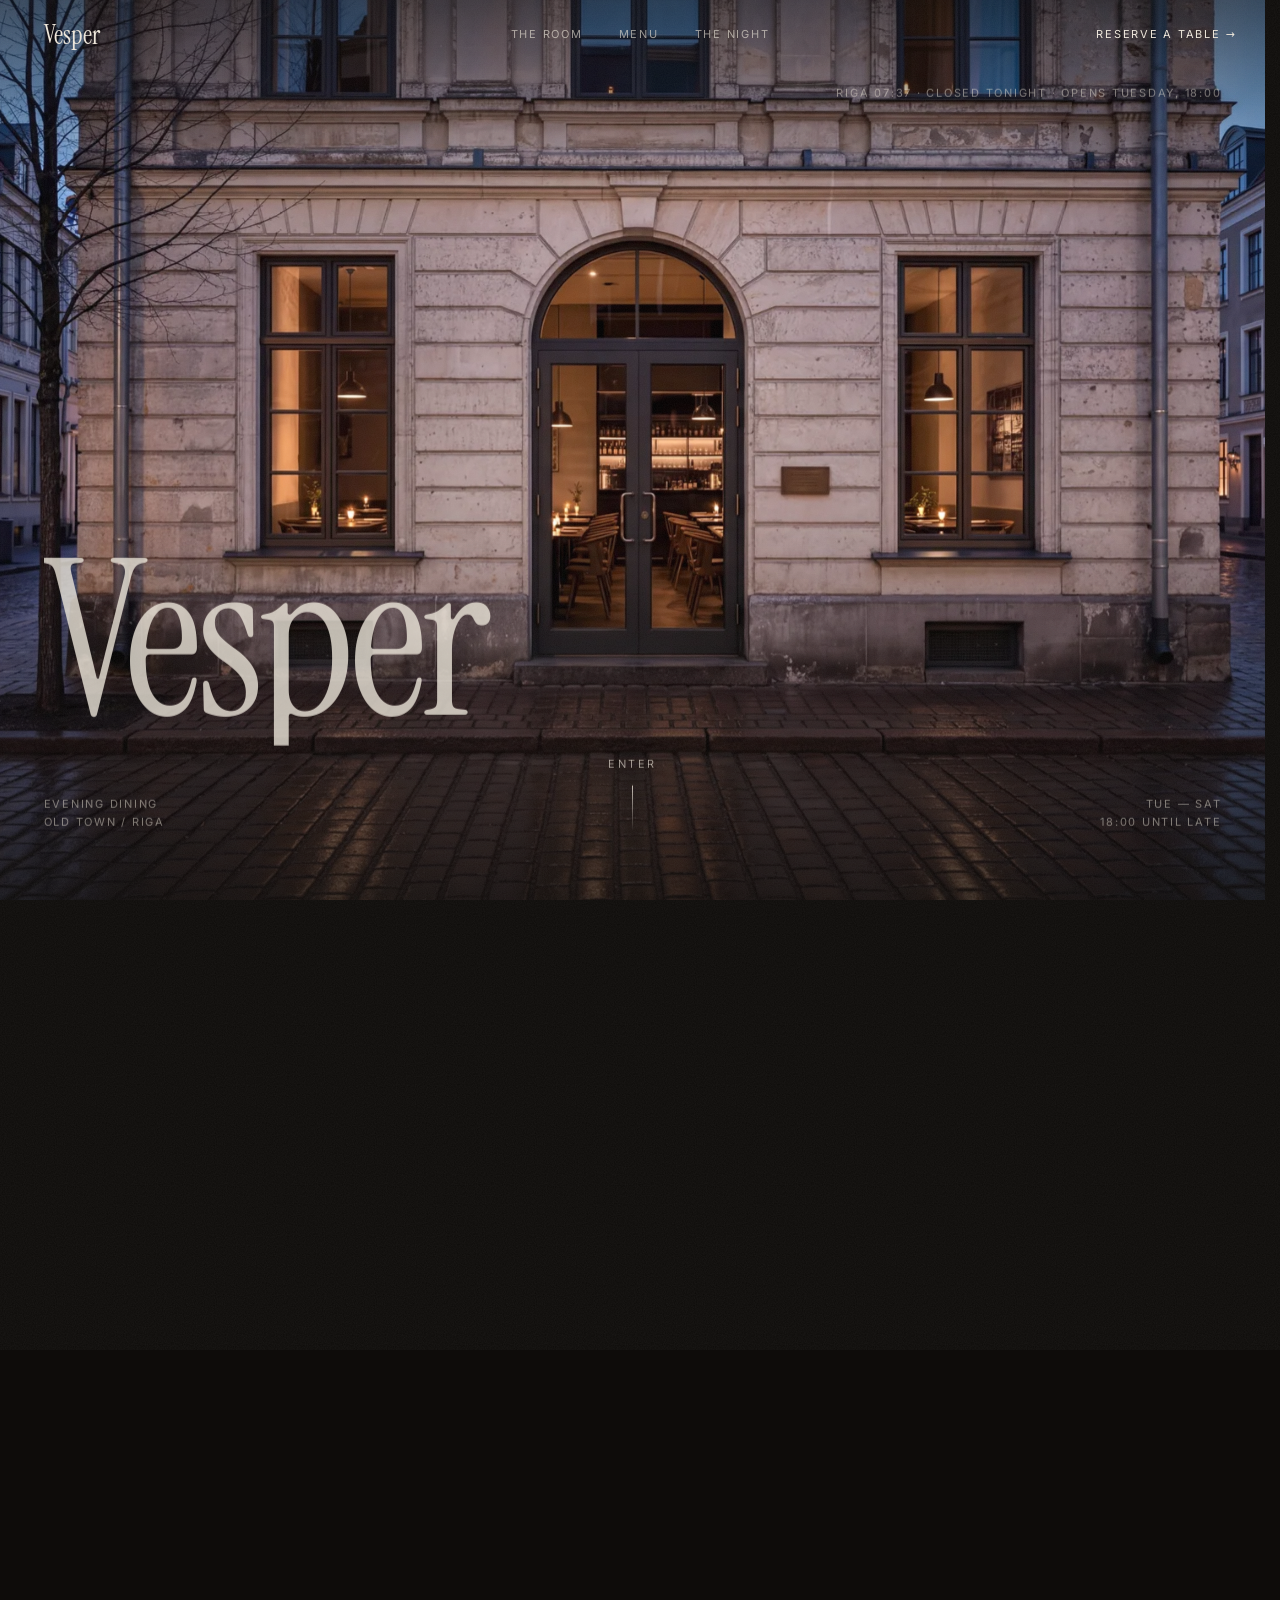
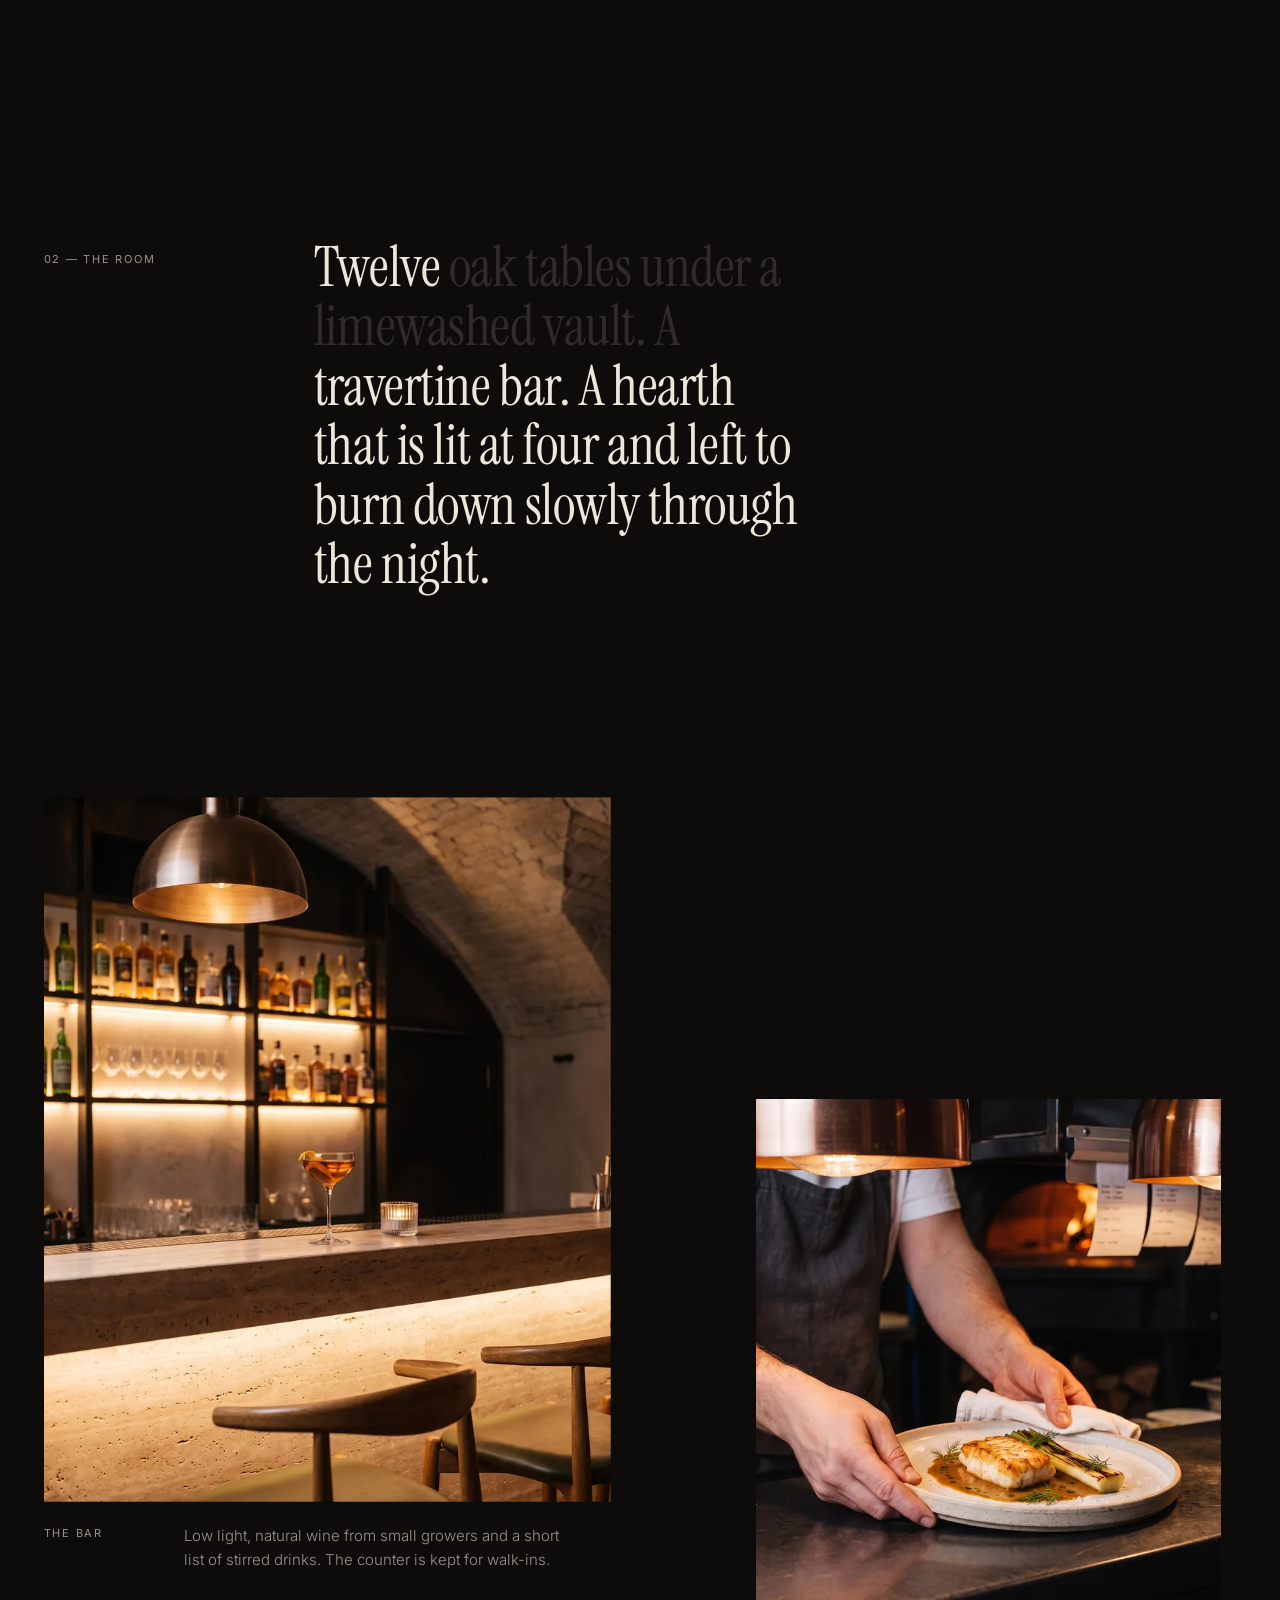
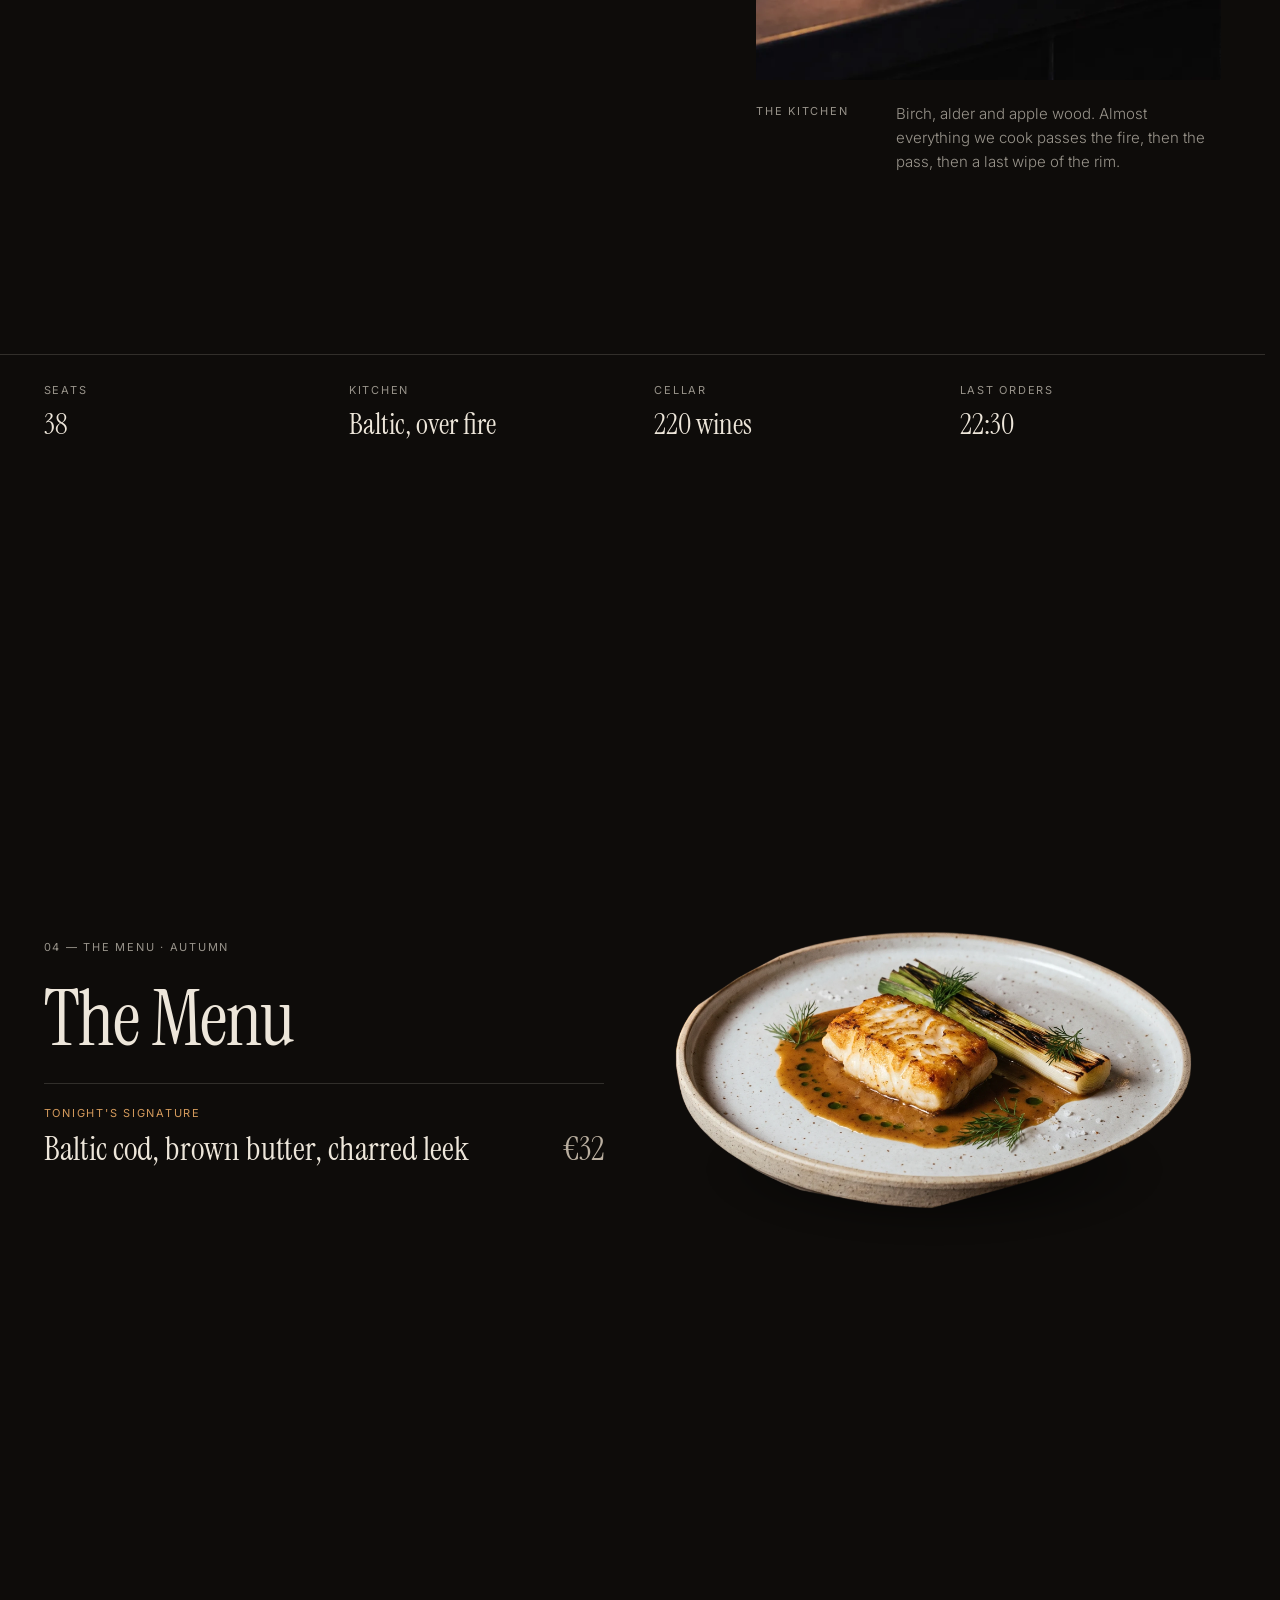
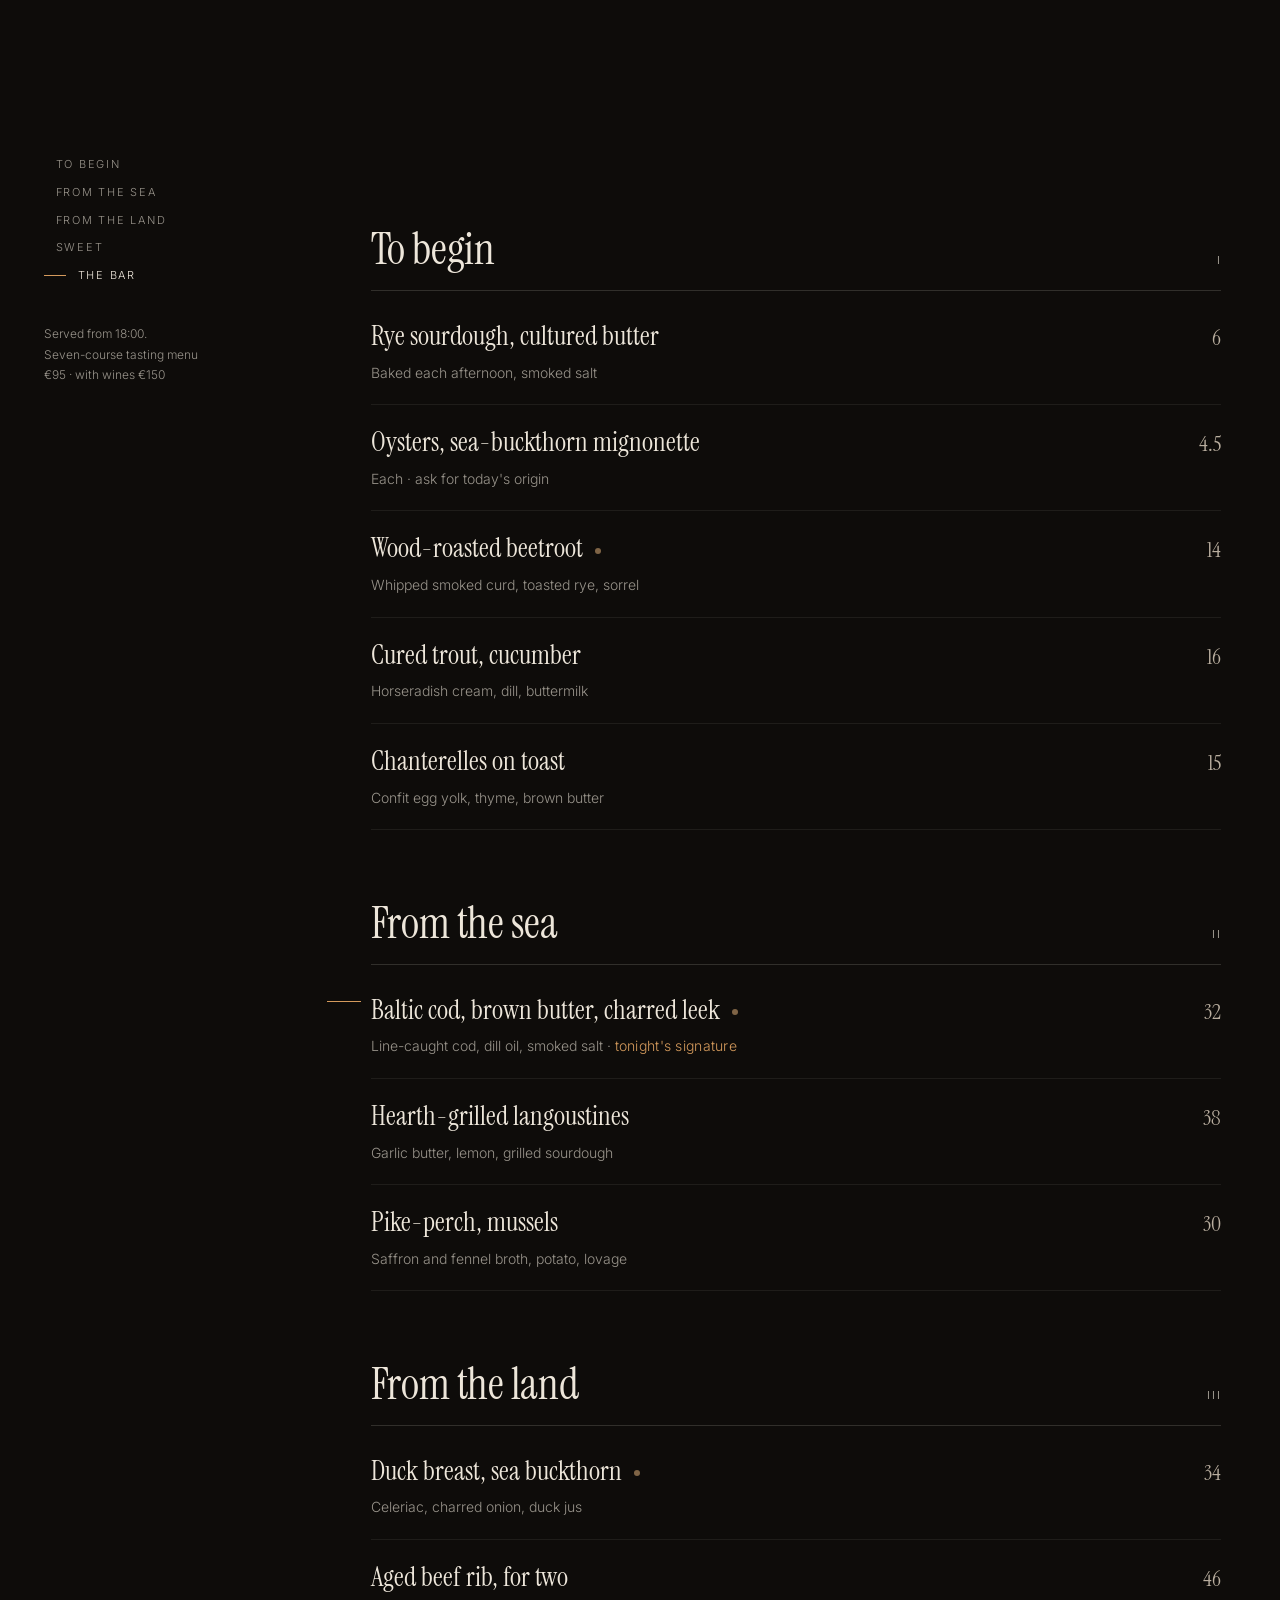
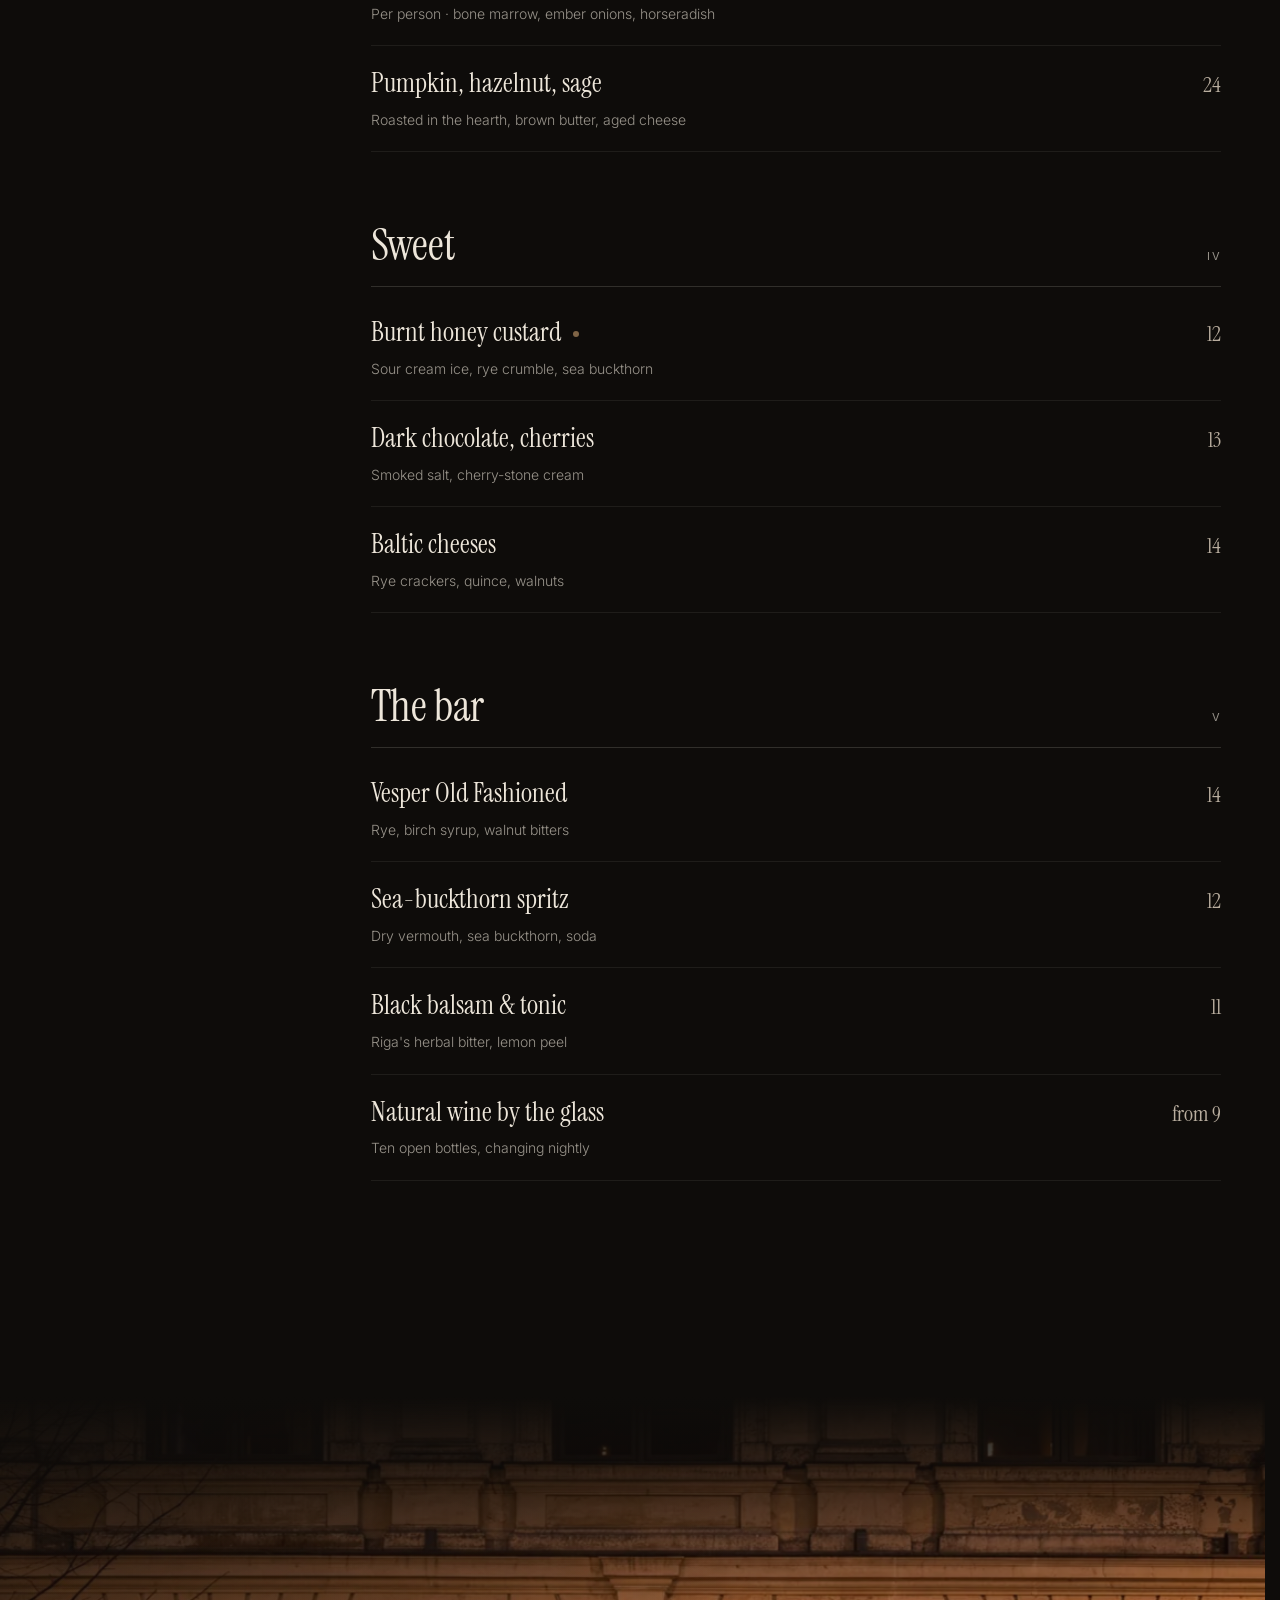
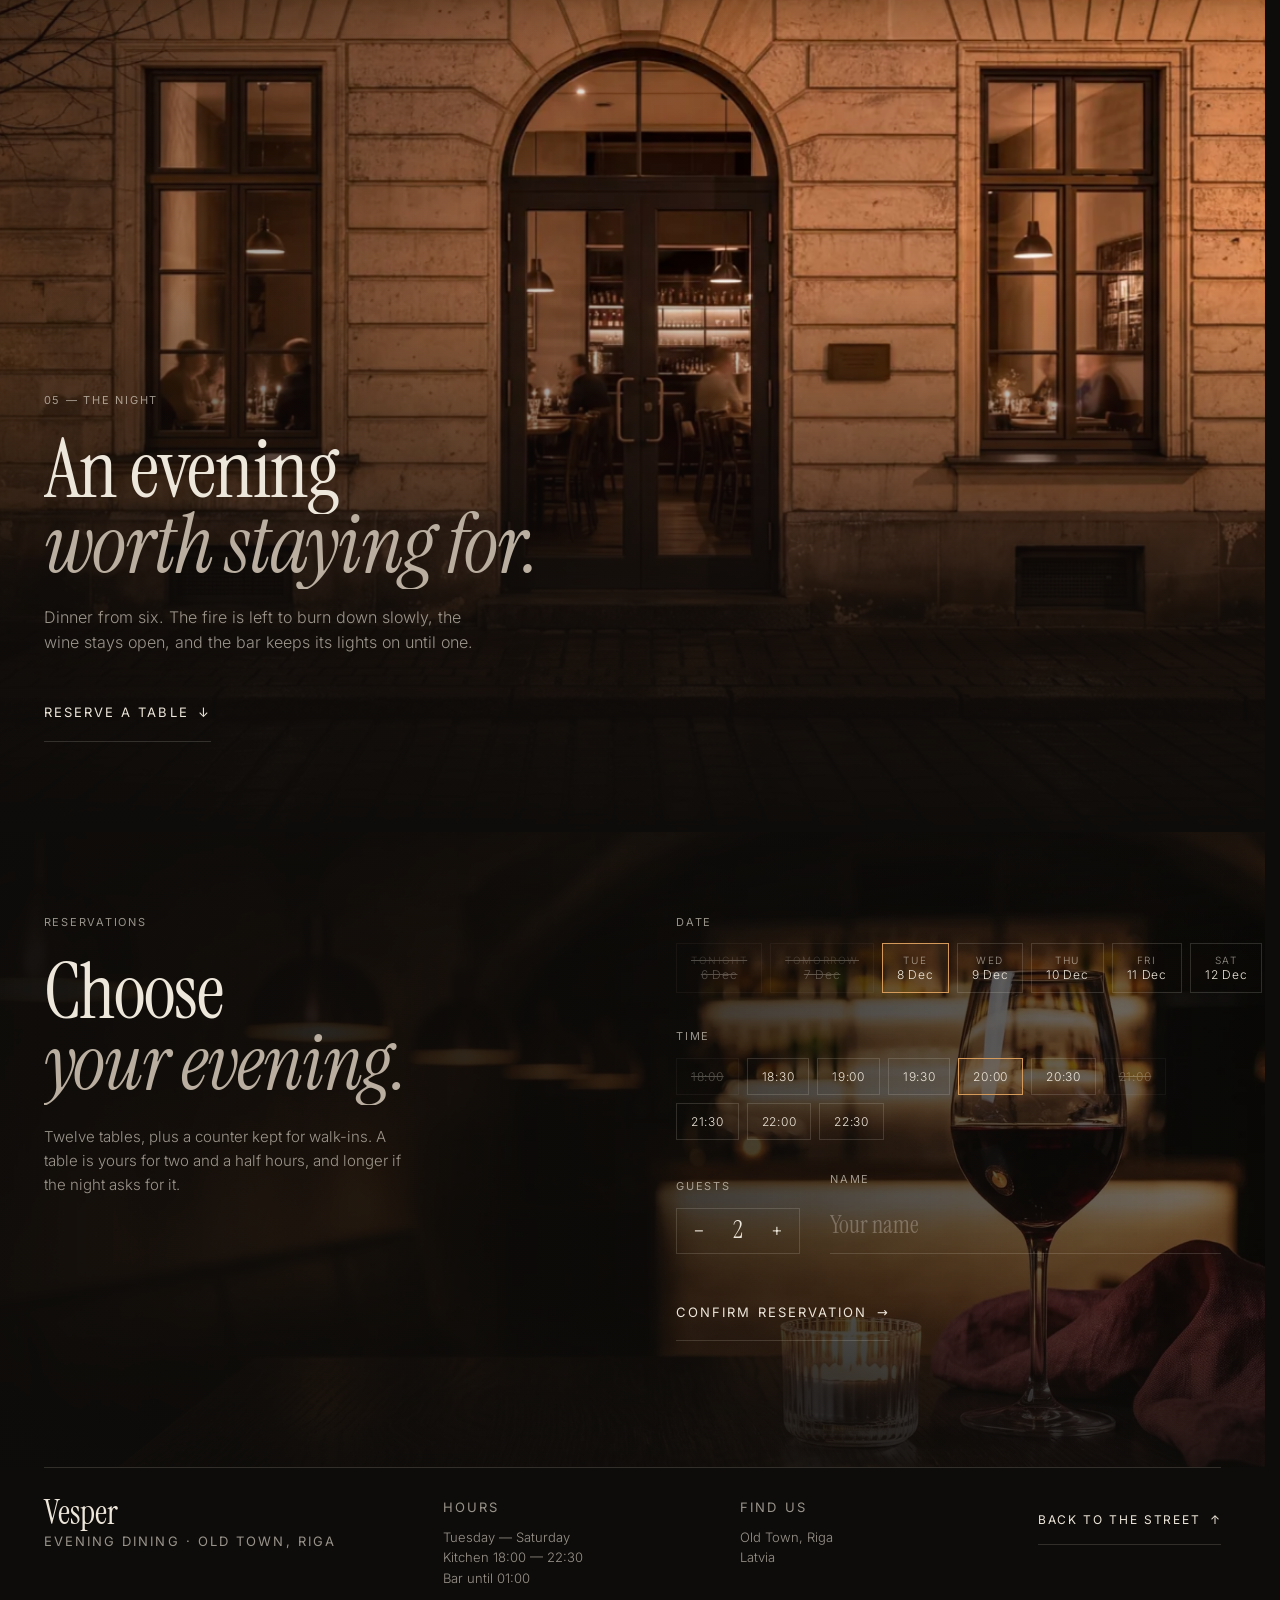
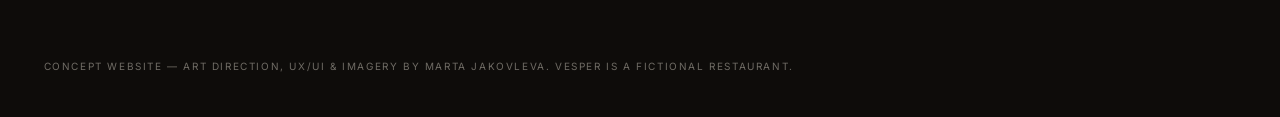
==== commit 0d7b3e2e: "Phone menu: every photographed dish shows a strip of its photo; a tap opens it like an aperture - cl" ====
--- a/index.html
+++ b/index.html
@@ -18,7 +18,7 @@
 <link rel="preload" as="font" type="font/woff2" href="assets/fonts/instrument-serif-latin-400-normal.woff2" crossorigin>
 <link rel="stylesheet" href="fonts.css">
 <link rel="preload" as="image" href="assets/web/exterior-blue-hour-1920.webp" imagesrcset="assets/web/exterior-blue-hour-960.webp 960w, assets/web/exterior-blue-hour-1920.webp 1920w, assets/web/exterior-blue-hour-2880.webp 2880w" imagesizes="100vw" fetchpriority="high">
-<link rel="stylesheet" href="styles.css?v=r16">
+<link rel="stylesheet" href="styles.css?v=r17">
 </head>
 <body class="is-loading">
 
@@ -332,6 +332,6 @@
 
 </main>
 
-<script src="main.js?v=r18" defer></script>
+<script src="main.js?v=r19" defer></script>
 </body>
 </html>
--- a/styles.css
+++ b/styles.css
@@ -325,24 +325,35 @@
 .menu__peek img{width:100%;height:100%;object-fit:cover}
 .menu__peek.is-on{opacity:1}
 
-/* phone: tap a dish and its photograph unfolds beneath it, in the flow of the menu */
+/* phone: every dish with a photograph shows a thin strip of it under its description;
+   a tap opens the strip, from its centre, into the full photograph — in the flow of the menu */
 .menu__lists{position:relative;overflow-anchor:none}   /* the list keeps the tapped dish in place itself */
 .mi__photo{display:none}
 .mi--tap{cursor:pointer;-webkit-tap-highlight-color:transparent;outline-offset:6px}
-.mi--tap .mi__photo{display:block;height:0;overflow:hidden}
-.mi__photo-in{padding-top:18px}
-.mi__photo img{display:block;width:min(100%, 90svh);aspect-ratio:3/2;object-fit:cover;border-radius:2px;background:#191512;
-  opacity:0;transform:translate3d(0,10px,0);transition:opacity .5s ease,transform .6s var(--ease)}
-.mi--tap.is-open .mi__photo img.is-ready{opacity:1;transform:none;transition:opacity .9s ease .12s,transform 1.1s cubic-bezier(.22,.61,.36,1) .08s}
+.mi--tap .mi__photo{display:block;padding-top:14px}
+.mi__photo-in{--peek:58px;position:relative;height:var(--peek);width:min(100%, 90svh);overflow:hidden;border-radius:2px;background:#191512;
+  transition:height .8s cubic-bezier(.65,0,.25,1)}
+.mi__photo img{display:block;width:100%;aspect-ratio:3/2;object-fit:cover;
+  transform:translate3d(0,calc((var(--peek) - var(--ph, 228px)) / 2),0);
+  opacity:0;filter:brightness(.78) saturate(.9);
+  transition:transform .8s cubic-bezier(.65,0,.25,1),opacity .8s ease,filter .8s ease}
+.mi__photo img.is-ready{opacity:1}
+/* a hairline of light across the strip: it is a photograph you can open, not a decoration */
+.mi__photo-in::after{content:"";position:absolute;inset:0;pointer-events:none;border-radius:2px;
+  box-shadow:inset 0 0 0 1px rgba(237,230,218,.08);background:linear-gradient(90deg,rgba(14,12,10,.35),rgba(14,12,10,0) 30%,rgba(14,12,10,0) 70%,rgba(14,12,10,.35));
+  transition:opacity .8s ease}
+.mi--tap.is-open .mi__photo-in{height:var(--ph, 228px)}
+.mi--tap.is-open .mi__photo img{transform:none;filter:none}
+.mi--tap.is-open .mi__photo-in::after{opacity:0}
+.mi--tap:active .mi__photo img{filter:brightness(.9) saturate(.95)}
 .mi--tap .mi__price{transition:color .6s}
 .mi--tap.is-open .mi__price{color:var(--amber)}
-.mi--tap .mi__name::after{transition:opacity .6s,transform .6s var(--ease)}
-.mi--tap.is-open .mi__name::after{opacity:0;transform:scale(.4)}
-.menu__hint{margin:0 0 14px;font-size:10px;letter-spacing:.24em;text-transform:uppercase;color:var(--cream-dim);display:flex;align-items:center;gap:10px;transition:opacity .9s var(--ease)}
-.menu__hint i{display:inline-block;width:6px;height:6px;border-radius:50%;background:var(--bronze);opacity:.8}
+.mi--tap[data-img] .mi__name::after{display:none}             /* the strip itself says "there is a photograph" */
+.menu__hint{margin:0 0 14px;font-size:10px;letter-spacing:.24em;text-transform:uppercase;color:var(--cream-dim);transition:opacity .9s var(--ease)}
 .menu__hint.is-gone{opacity:0}   /* fades only — the list never shifts under the finger */
 @media (prefers-reduced-motion: reduce){
-  .mi__photo img,.mi--tap.is-open .mi__photo img.is-ready{transform:none;transition:opacity .4s ease}
+  .mi__photo-in,.mi__photo img{transition:opacity .4s ease,height .3s ease}
+  .mi__photo img{transform:none}
 }
 
 /* ==========================================================
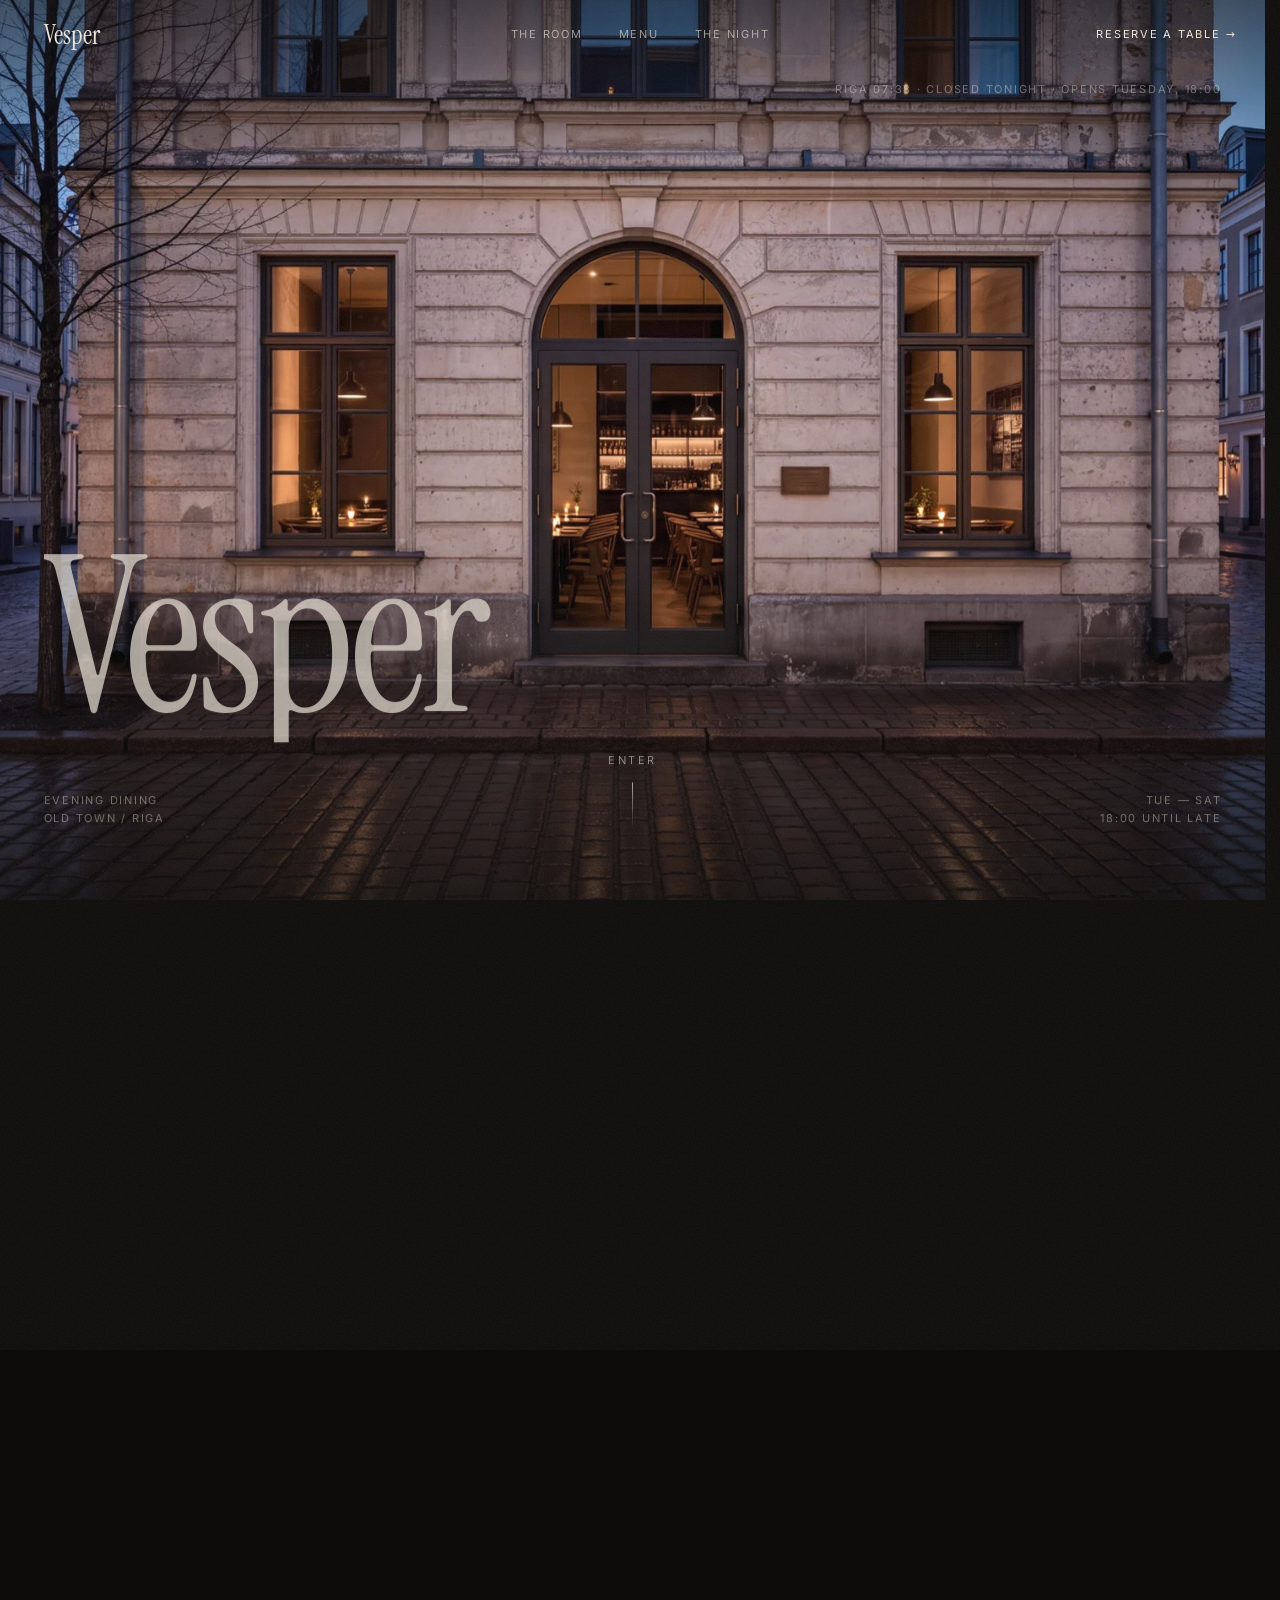
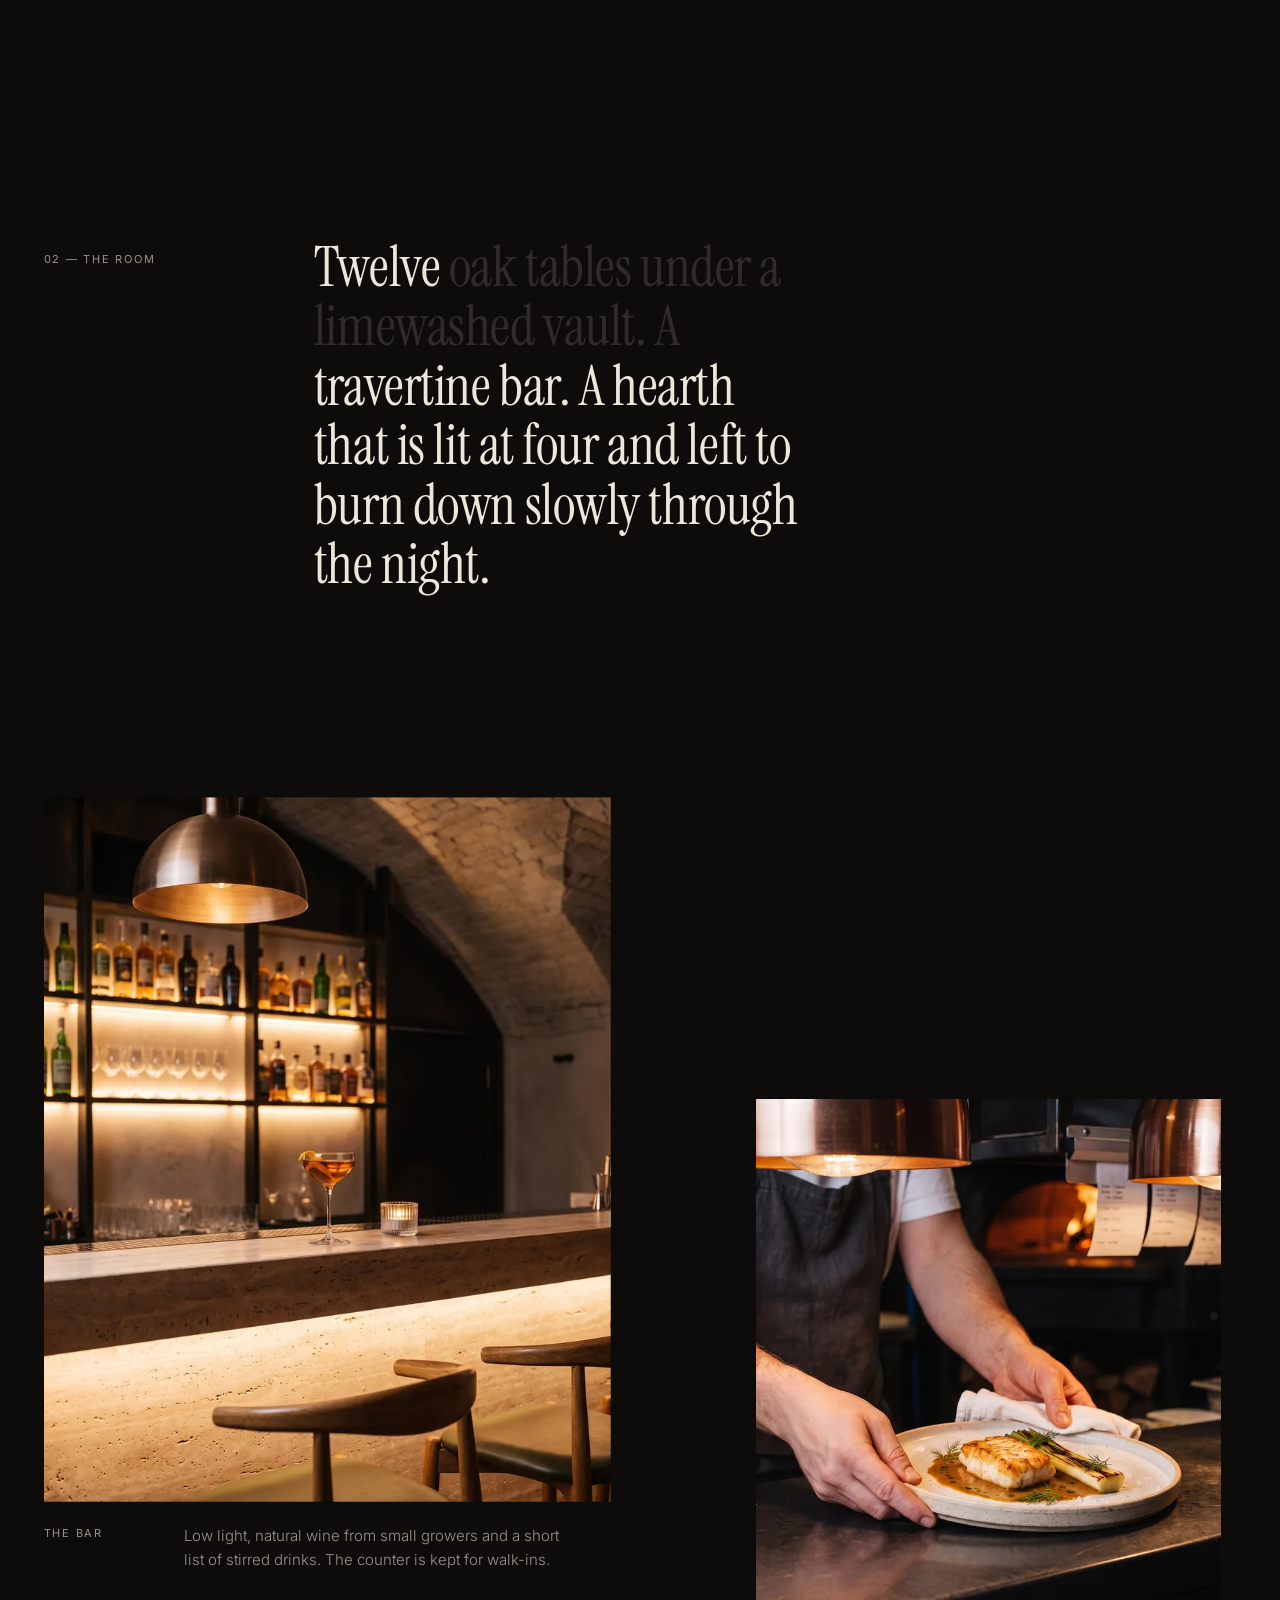
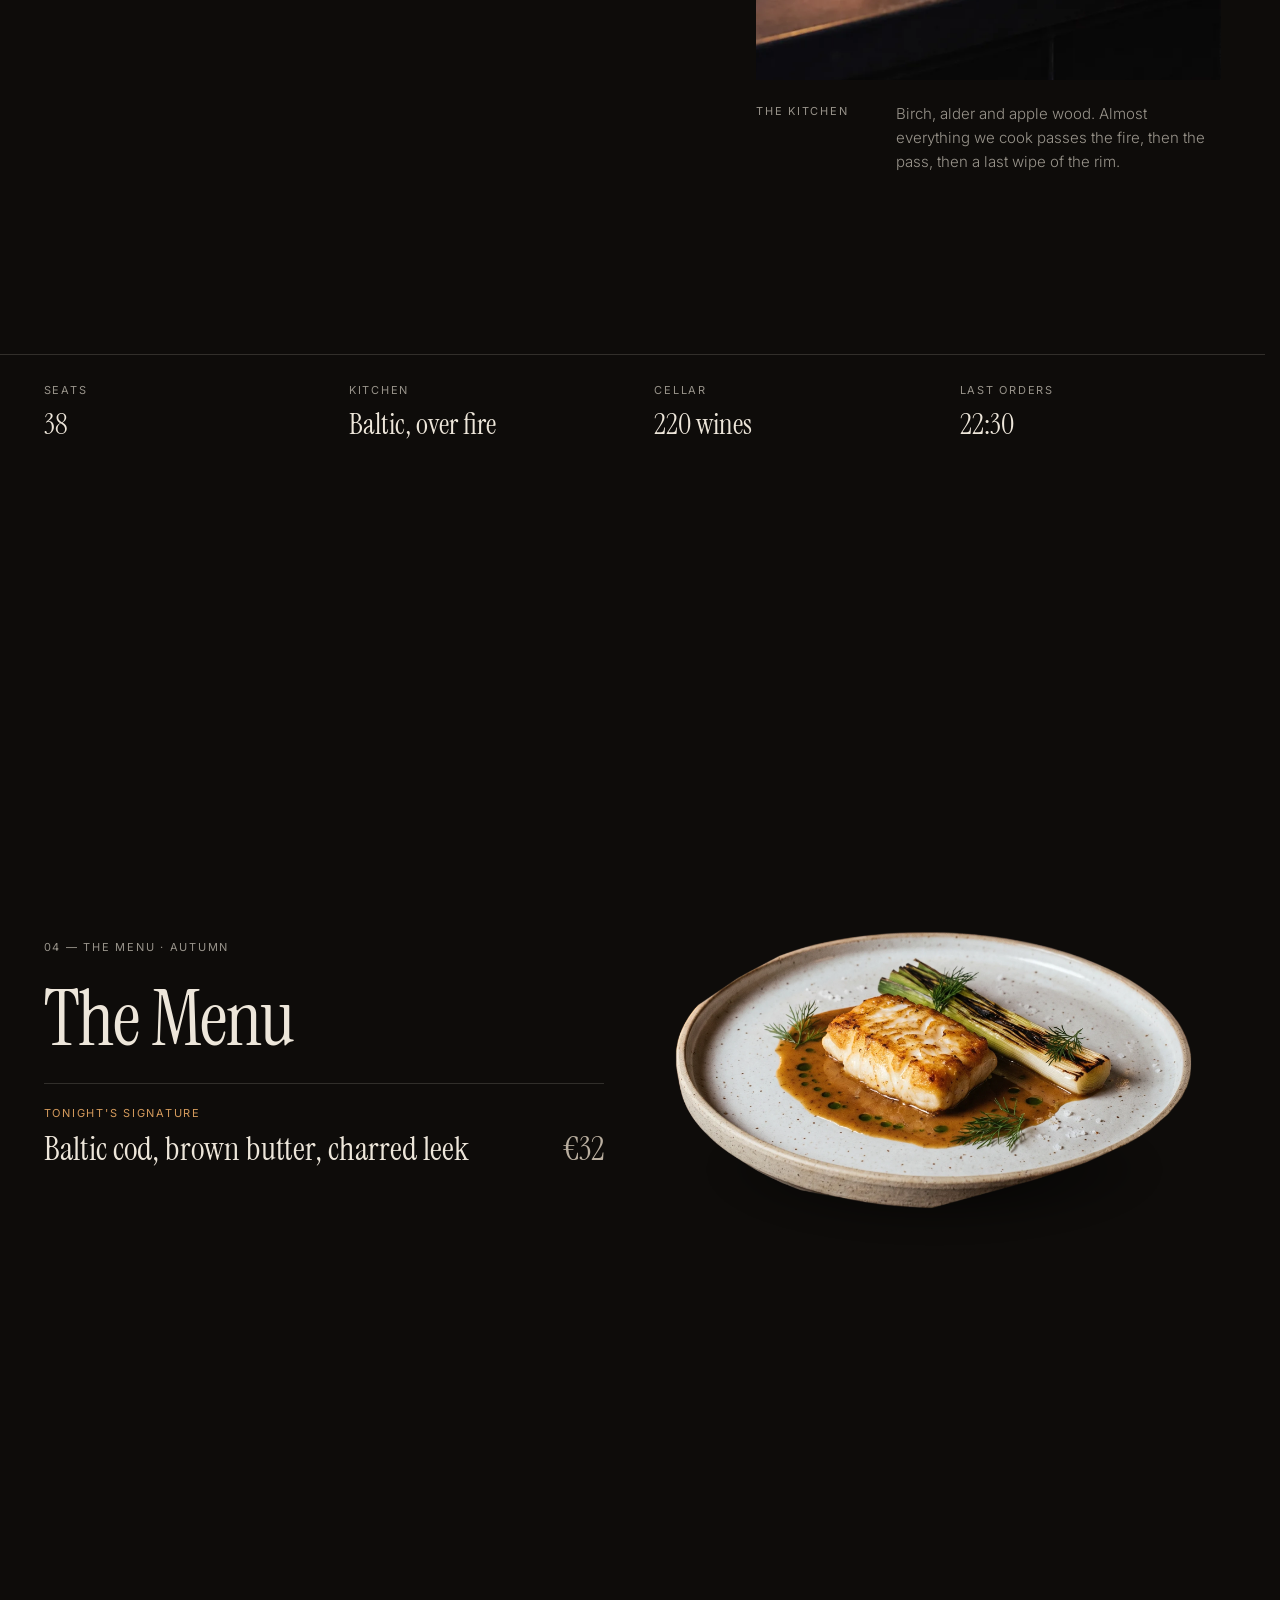
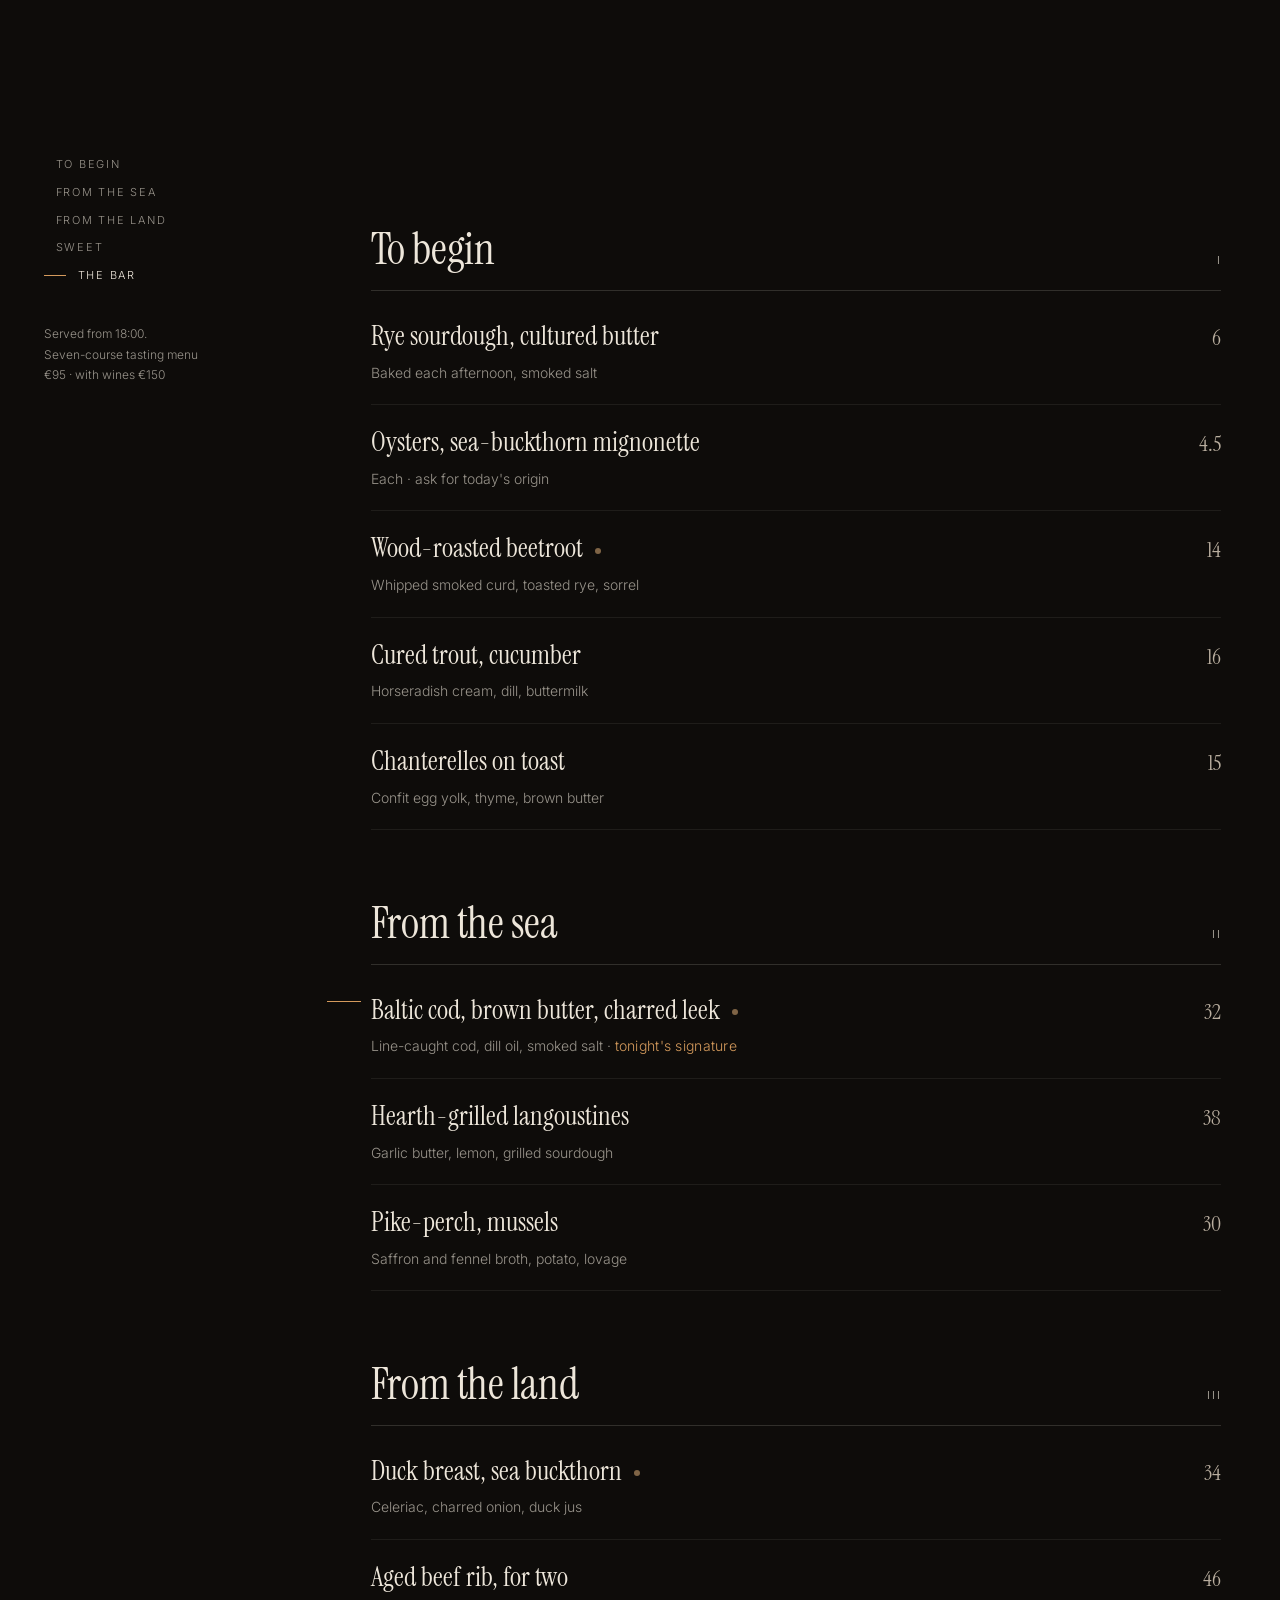
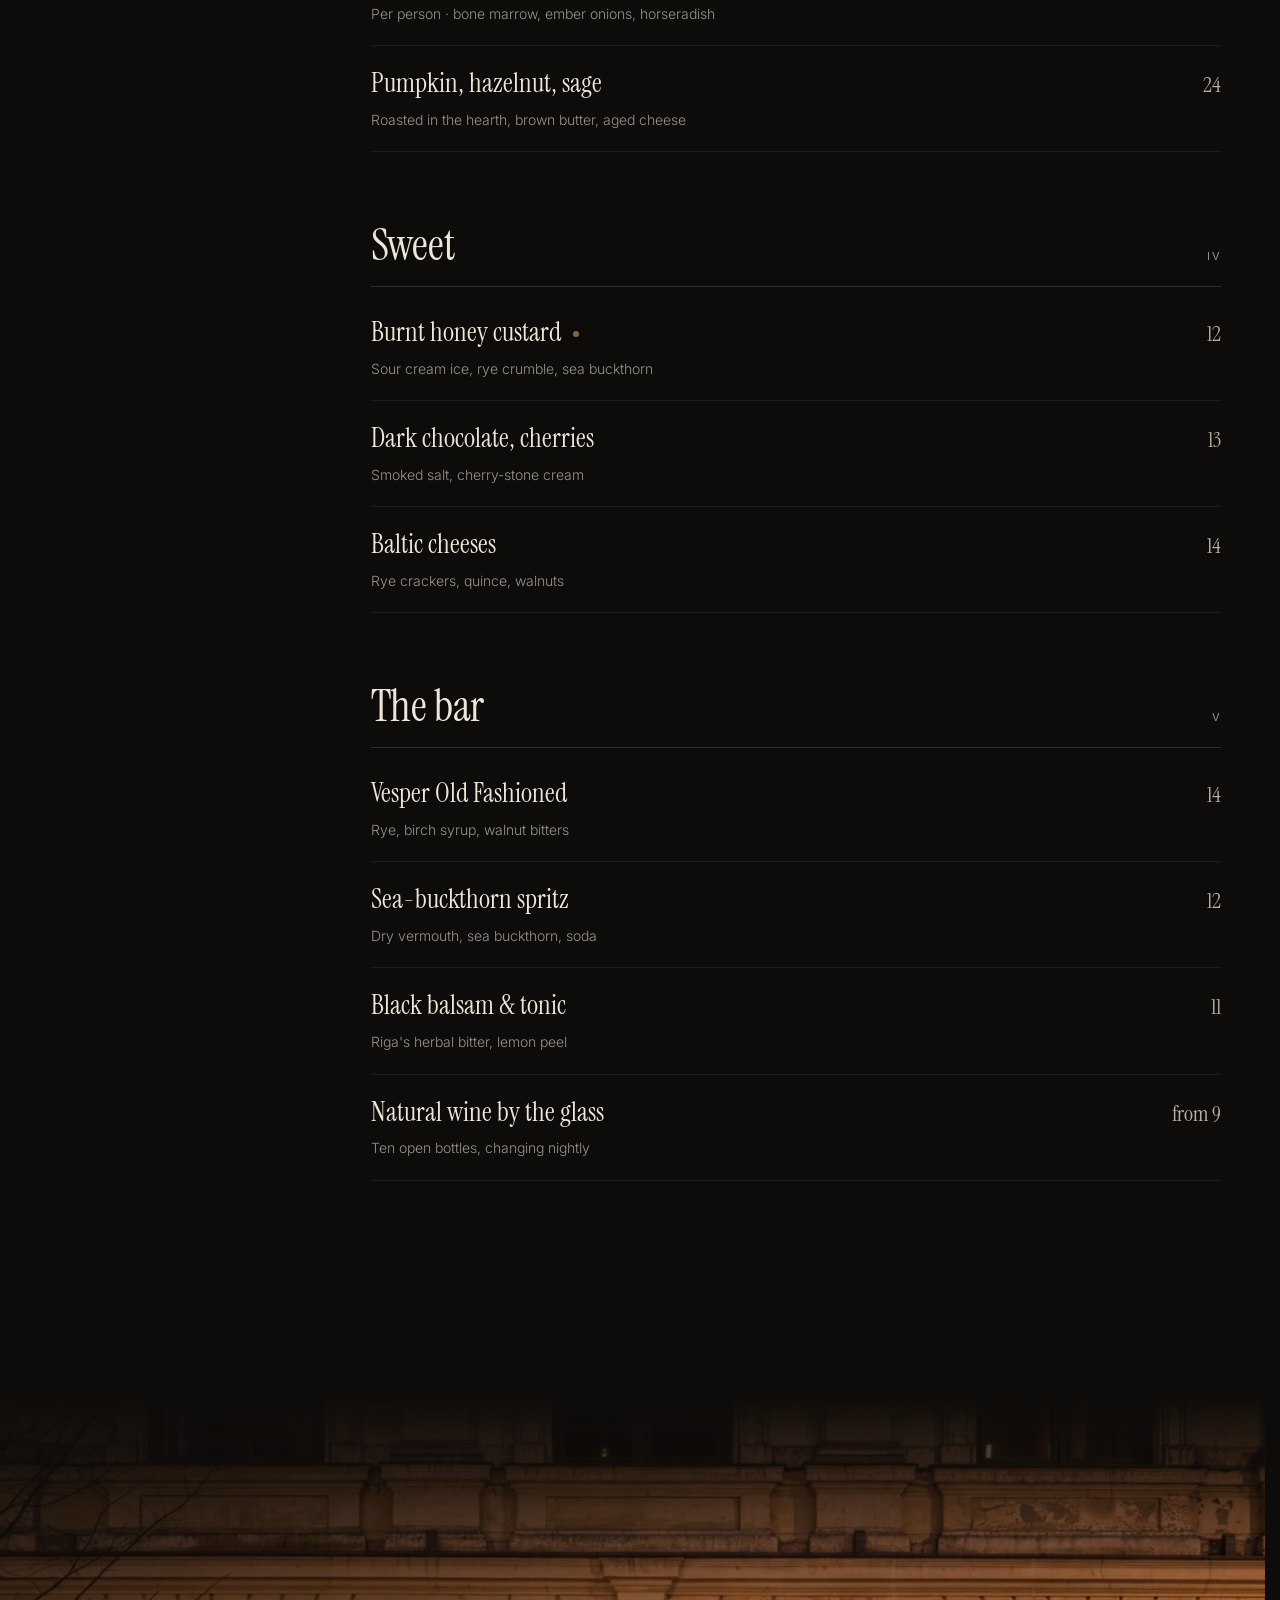
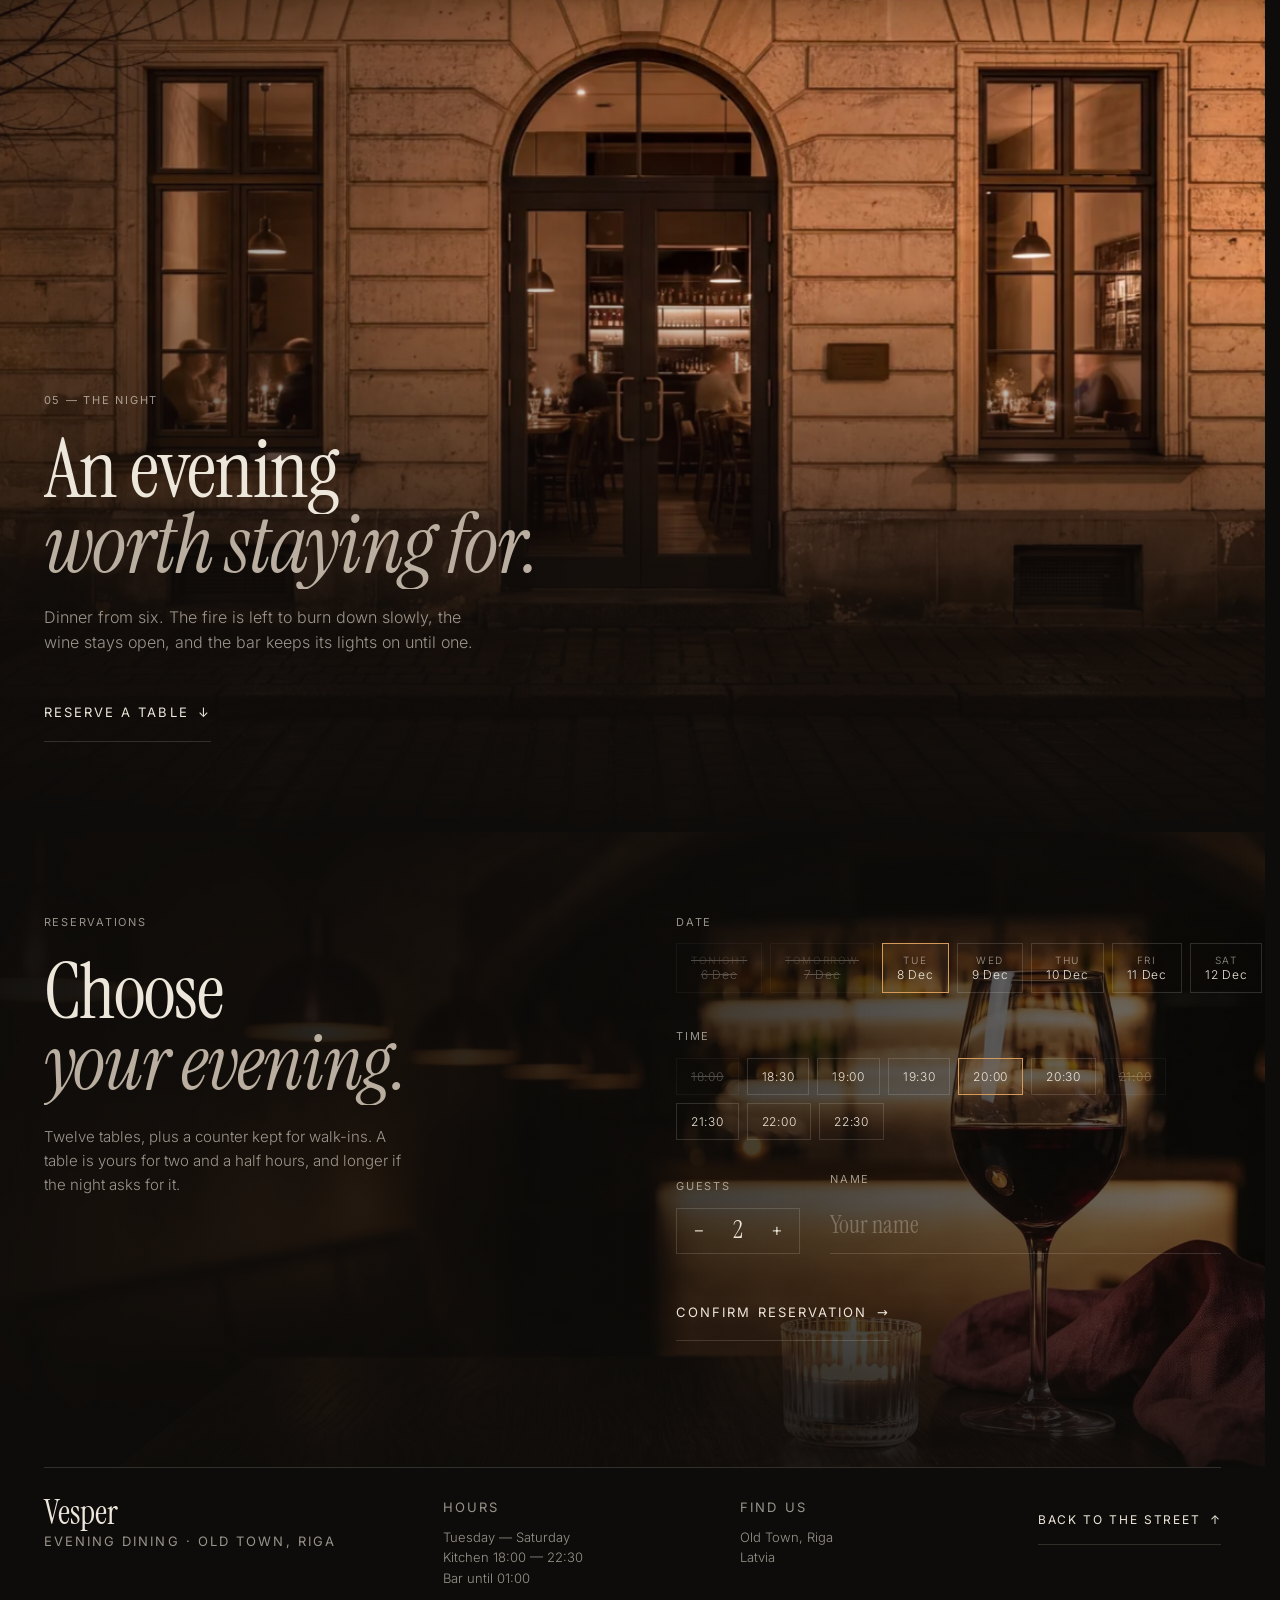
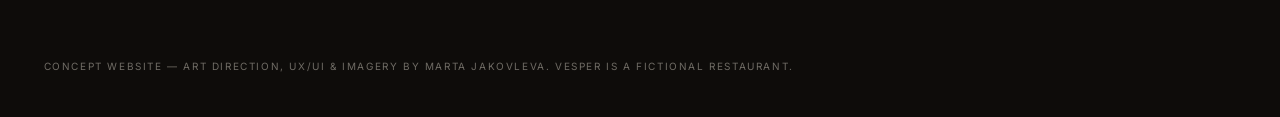
==== commit 8313ff79: "Phone menu: larger previews (112px) framed on the food itself Co-Authored-By: Claude Opus 5.5 <norep" ====
--- a/index.html
+++ b/index.html
@@ -18,7 +18,7 @@
 <link rel="preload" as="font" type="font/woff2" href="assets/fonts/instrument-serif-latin-400-normal.woff2" crossorigin>
 <link rel="stylesheet" href="fonts.css">
 <link rel="preload" as="image" href="assets/web/exterior-blue-hour-1920.webp" imagesrcset="assets/web/exterior-blue-hour-960.webp 960w, assets/web/exterior-blue-hour-1920.webp 1920w, assets/web/exterior-blue-hour-2880.webp 2880w" imagesizes="100vw" fetchpriority="high">
-<link rel="stylesheet" href="styles.css?v=r17">
+<link rel="stylesheet" href="styles.css?v=r18">
 </head>
 <body class="is-loading">
 
@@ -214,7 +214,7 @@
         <ul>
           <li class="mi"><div class="mi__row"><span class="mi__name">Rye sourdough, cultured butter</span><span class="mi__price">6</span></div><p class="mi__desc">Baked each afternoon, smoked salt</p></li>
           <li class="mi"><div class="mi__row"><span class="mi__name">Oysters, sea-buckthorn mignonette</span><span class="mi__price">4.5</span></div><p class="mi__desc">Each · ask for today's origin</p></li>
-          <li class="mi" data-img="assets/web/dish-beetroot-thumb.webp" data-wide="assets/web/dish-beetroot-wide.webp"><div class="mi__row"><span class="mi__name">Wood-roasted beetroot</span><span class="mi__price">14</span></div><p class="mi__desc">Whipped smoked curd, toasted rye, sorrel</p></li>
+          <li class="mi" data-img="assets/web/dish-beetroot-thumb.webp" data-wide="assets/web/dish-beetroot-wide.webp" style="--fy:0.37"><div class="mi__row"><span class="mi__name">Wood-roasted beetroot</span><span class="mi__price">14</span></div><p class="mi__desc">Whipped smoked curd, toasted rye, sorrel</p></li>
           <li class="mi"><div class="mi__row"><span class="mi__name">Cured trout, cucumber</span><span class="mi__price">16</span></div><p class="mi__desc">Horseradish cream, dill, buttermilk</p></li>
           <li class="mi"><div class="mi__row"><span class="mi__name">Chanterelles on toast</span><span class="mi__price">15</span></div><p class="mi__desc">Confit egg yolk, thyme, brown butter</p></li>
         </ul>
@@ -223,7 +223,7 @@
       <section class="mcat" id="m-sea" aria-labelledby="h-sea">
         <header class="mcat__head"><h3 id="h-sea">From the sea</h3><span class="meta">II</span></header>
         <ul>
-          <li class="mi mi--feat" data-img="assets/web/dish-signature-thumb.webp" data-wide="assets/web/dish-signature-wide.webp">
+          <li class="mi mi--feat" data-img="assets/web/dish-signature-thumb.webp" data-wide="assets/web/dish-signature-wide.webp" style="--fy:0.36">
             <div class="mi__row"><span class="mi__name">Baltic cod, brown butter, charred leek</span><span class="mi__price">32</span></div>
             <p class="mi__desc">Line-caught cod, dill oil, smoked salt · <em>tonight's signature</em></p>
           </li>
@@ -235,7 +235,7 @@
       <section class="mcat" id="m-land" aria-labelledby="h-land">
         <header class="mcat__head"><h3 id="h-land">From the land</h3><span class="meta">III</span></header>
         <ul>
-          <li class="mi" data-img="assets/web/dish-duck-thumb.webp" data-wide="assets/web/dish-duck-wide.webp"><div class="mi__row"><span class="mi__name">Duck breast, sea buckthorn</span><span class="mi__price">34</span></div><p class="mi__desc">Celeriac, charred onion, duck jus</p></li>
+          <li class="mi" data-img="assets/web/dish-duck-thumb.webp" data-wide="assets/web/dish-duck-wide.webp" style="--fy:0.6"><div class="mi__row"><span class="mi__name">Duck breast, sea buckthorn</span><span class="mi__price">34</span></div><p class="mi__desc">Celeriac, charred onion, duck jus</p></li>
           <li class="mi"><div class="mi__row"><span class="mi__name">Aged beef rib, for two</span><span class="mi__price">46</span></div><p class="mi__desc">Per person · bone marrow, ember onions, horseradish</p></li>
           <li class="mi"><div class="mi__row"><span class="mi__name">Pumpkin, hazelnut, sage</span><span class="mi__price">24</span></div><p class="mi__desc">Roasted in the hearth, brown butter, aged cheese</p></li>
         </ul>
@@ -244,7 +244,7 @@
       <section class="mcat" id="m-sweet" aria-labelledby="h-sweet">
         <header class="mcat__head"><h3 id="h-sweet">Sweet</h3><span class="meta">IV</span></header>
         <ul>
-          <li class="mi" data-img="assets/web/dish-dessert-thumb.webp" data-wide="assets/web/dish-dessert-wide.webp"><div class="mi__row"><span class="mi__name">Burnt honey custard</span><span class="mi__price">12</span></div><p class="mi__desc">Sour cream ice, rye crumble, sea buckthorn</p></li>
+          <li class="mi" data-img="assets/web/dish-dessert-thumb.webp" data-wide="assets/web/dish-dessert-wide.webp" style="--fy:0.4"><div class="mi__row"><span class="mi__name">Burnt honey custard</span><span class="mi__price">12</span></div><p class="mi__desc">Sour cream ice, rye crumble, sea buckthorn</p></li>
           <li class="mi"><div class="mi__row"><span class="mi__name">Dark chocolate, cherries</span><span class="mi__price">13</span></div><p class="mi__desc">Smoked salt, cherry-stone cream</p></li>
           <li class="mi"><div class="mi__row"><span class="mi__name">Baltic cheeses</span><span class="mi__price">14</span></div><p class="mi__desc">Rye crackers, quince, walnuts</p></li>
         </ul>
@@ -332,6 +332,6 @@
 
 </main>
 
-<script src="main.js?v=r19" defer></script>
+<script src="main.js?v=r20" defer></script>
 </body>
 </html>
--- a/styles.css
+++ b/styles.css
@@ -331,21 +331,22 @@
 .mi__photo{display:none}
 .mi--tap{cursor:pointer;-webkit-tap-highlight-color:transparent;outline-offset:6px}
 .mi--tap .mi__photo{display:block;padding-top:14px}
-.mi__photo-in{--peek:58px;position:relative;height:var(--peek);width:min(100%, 90svh);overflow:hidden;border-radius:2px;background:#191512;
+.mi__photo-in{--peek:112px;position:relative;height:var(--peek);width:min(100%, 90svh);overflow:hidden;border-radius:2px;background:#191512;
   transition:height .8s cubic-bezier(.65,0,.25,1)}
 .mi__photo img{display:block;width:100%;aspect-ratio:3/2;object-fit:cover;
-  transform:translate3d(0,calc((var(--peek) - var(--ph, 228px)) / 2),0);
-  opacity:0;filter:brightness(.78) saturate(.9);
+  /* closed: the preview is framed on the food itself (--fy: where the dish sits in the photograph) */
+  transform:translate3d(0,clamp(calc(var(--peek) - var(--ph, 228px)), calc(var(--peek) / 2 - var(--fy, .5) * var(--ph, 228px)), 0px),0);
+  opacity:0;filter:brightness(.92);
   transition:transform .8s cubic-bezier(.65,0,.25,1),opacity .8s ease,filter .8s ease}
 .mi__photo img.is-ready{opacity:1}
-/* a hairline of light across the strip: it is a photograph you can open, not a decoration */
+/* a quiet edge and a soft fall-off top and bottom: a window onto the plate that opens on tap */
 .mi__photo-in::after{content:"";position:absolute;inset:0;pointer-events:none;border-radius:2px;
-  box-shadow:inset 0 0 0 1px rgba(237,230,218,.08);background:linear-gradient(90deg,rgba(14,12,10,.35),rgba(14,12,10,0) 30%,rgba(14,12,10,0) 70%,rgba(14,12,10,.35));
+  box-shadow:inset 0 0 0 1px rgba(237,230,218,.08);background:linear-gradient(180deg,rgba(14,12,10,.28),rgba(14,12,10,0) 22%,rgba(14,12,10,0) 78%,rgba(14,12,10,.28));
   transition:opacity .8s ease}
 .mi--tap.is-open .mi__photo-in{height:var(--ph, 228px)}
 .mi--tap.is-open .mi__photo img{transform:none;filter:none}
 .mi--tap.is-open .mi__photo-in::after{opacity:0}
-.mi--tap:active .mi__photo img{filter:brightness(.9) saturate(.95)}
+.mi--tap:active .mi__photo img{filter:brightness(1)}
 .mi--tap .mi__price{transition:color .6s}
 .mi--tap.is-open .mi__price{color:var(--amber)}
 .mi--tap[data-img] .mi__name::after{display:none}             /* the strip itself says "there is a photograph" */
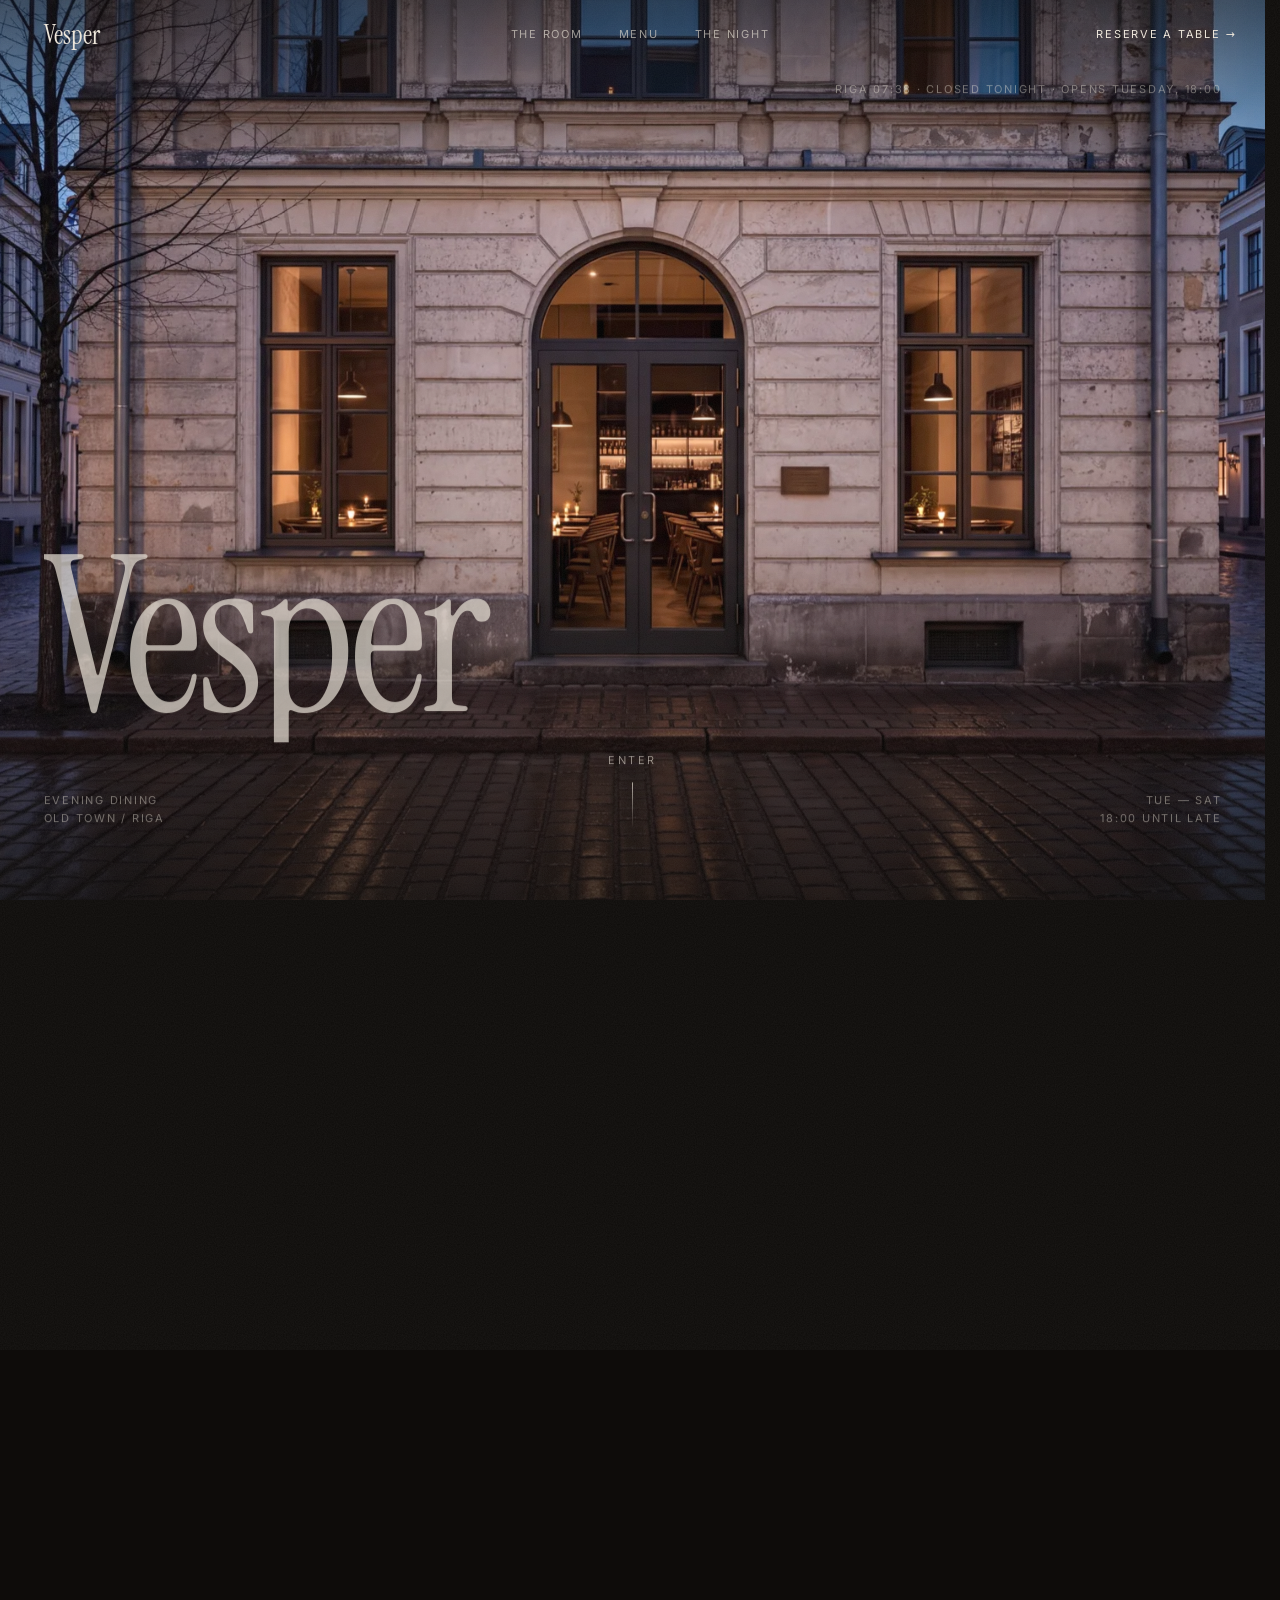
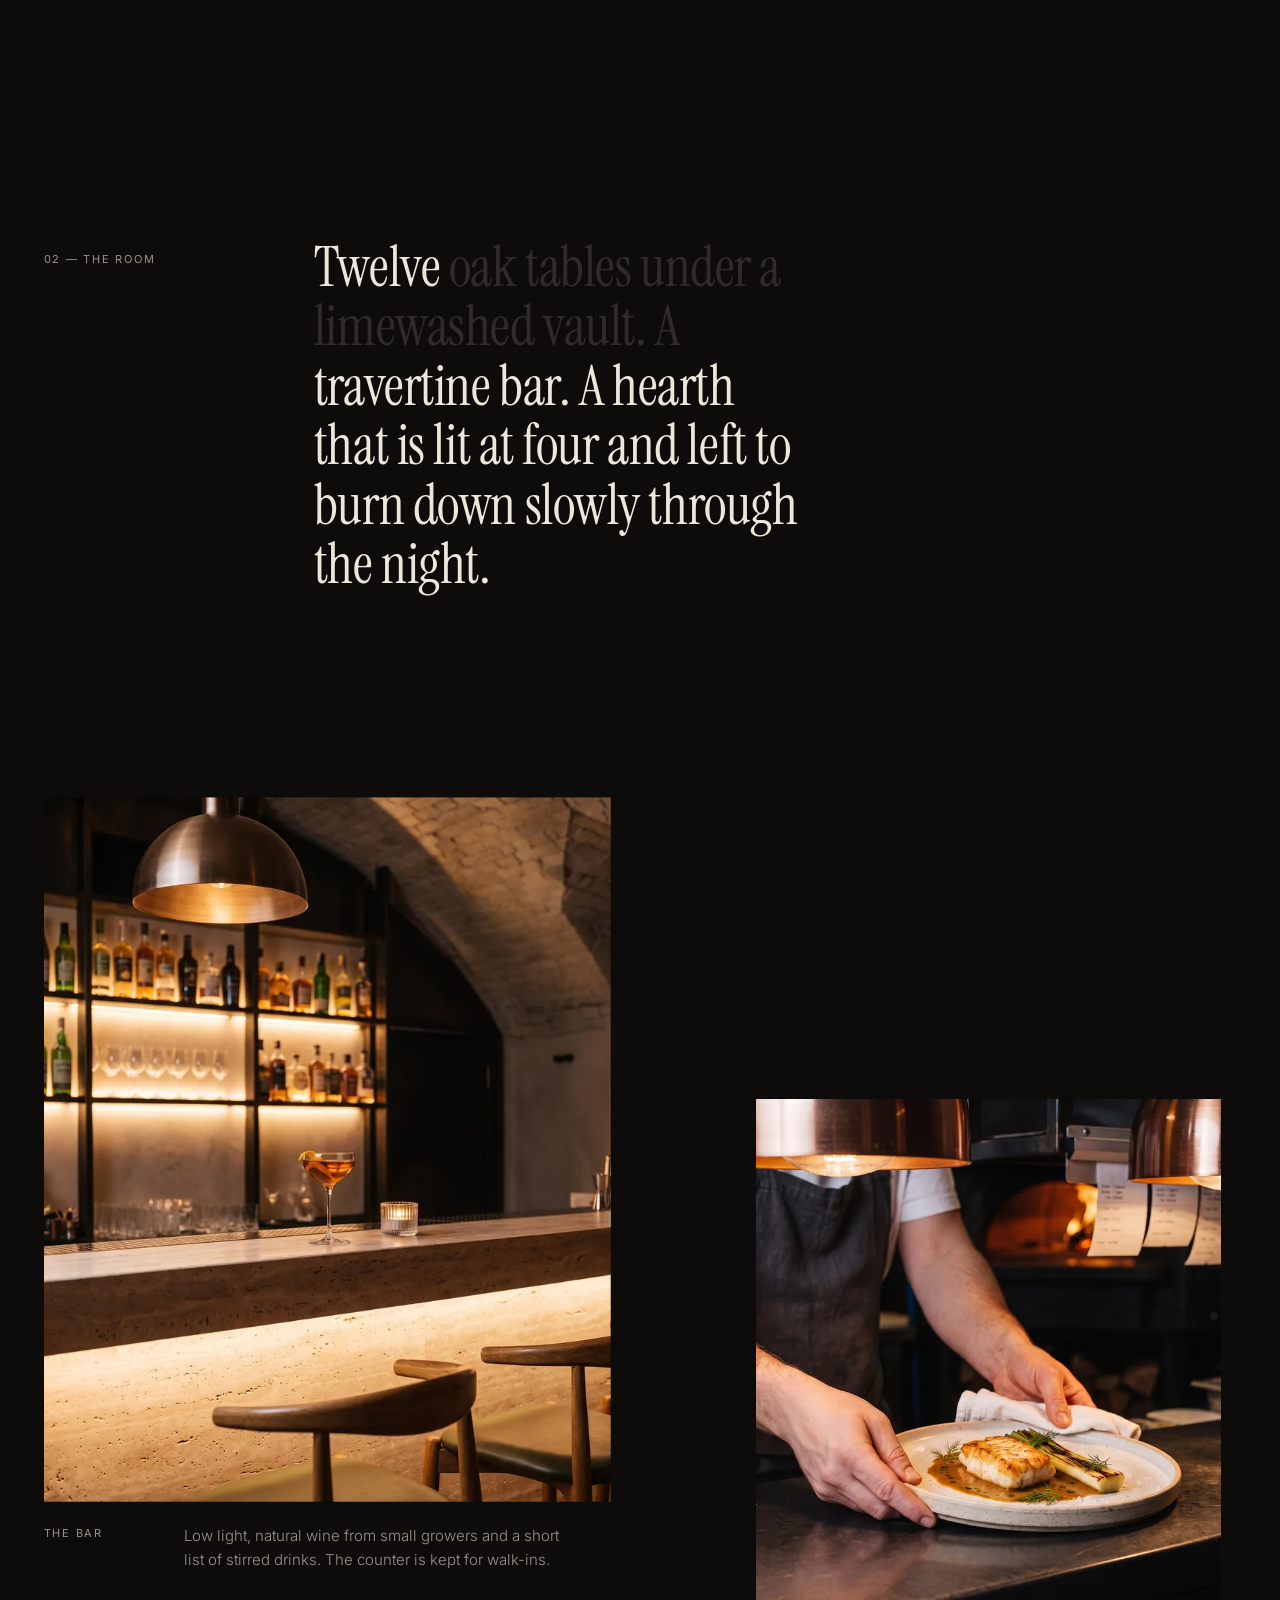
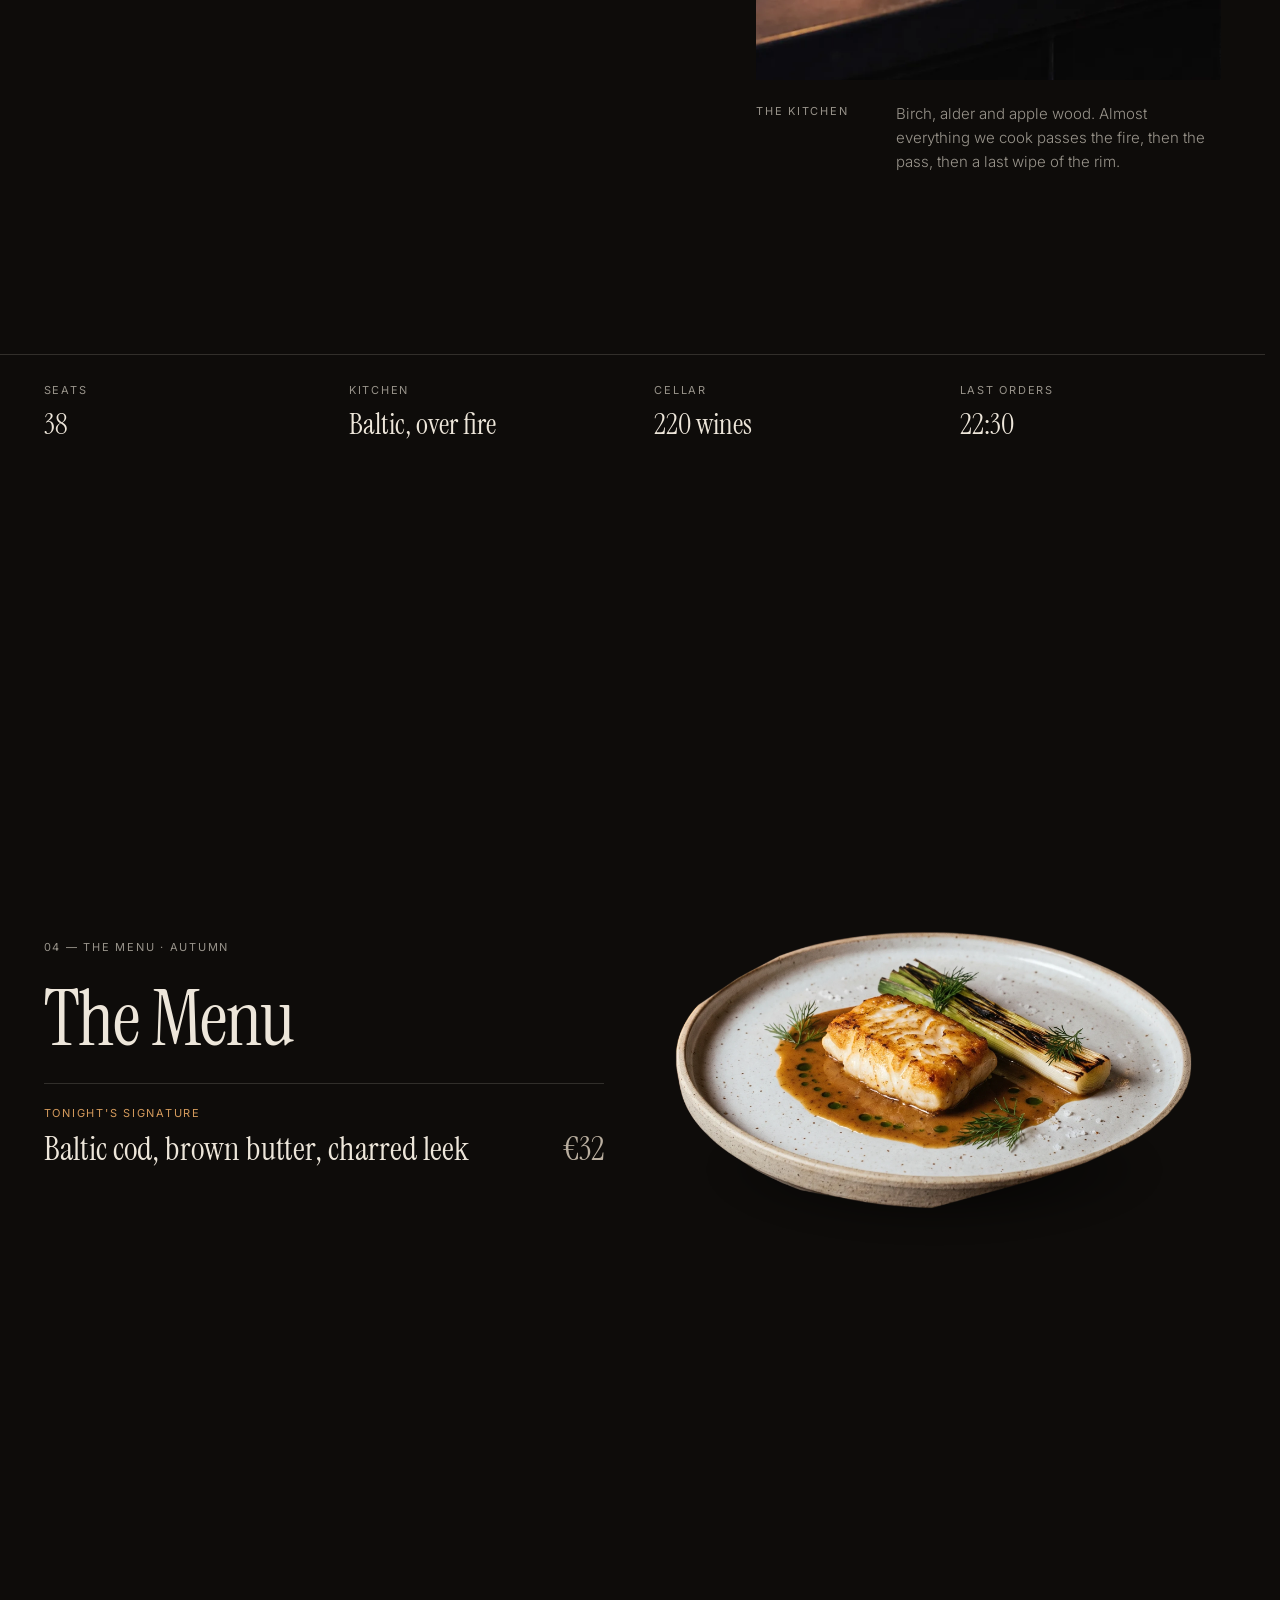
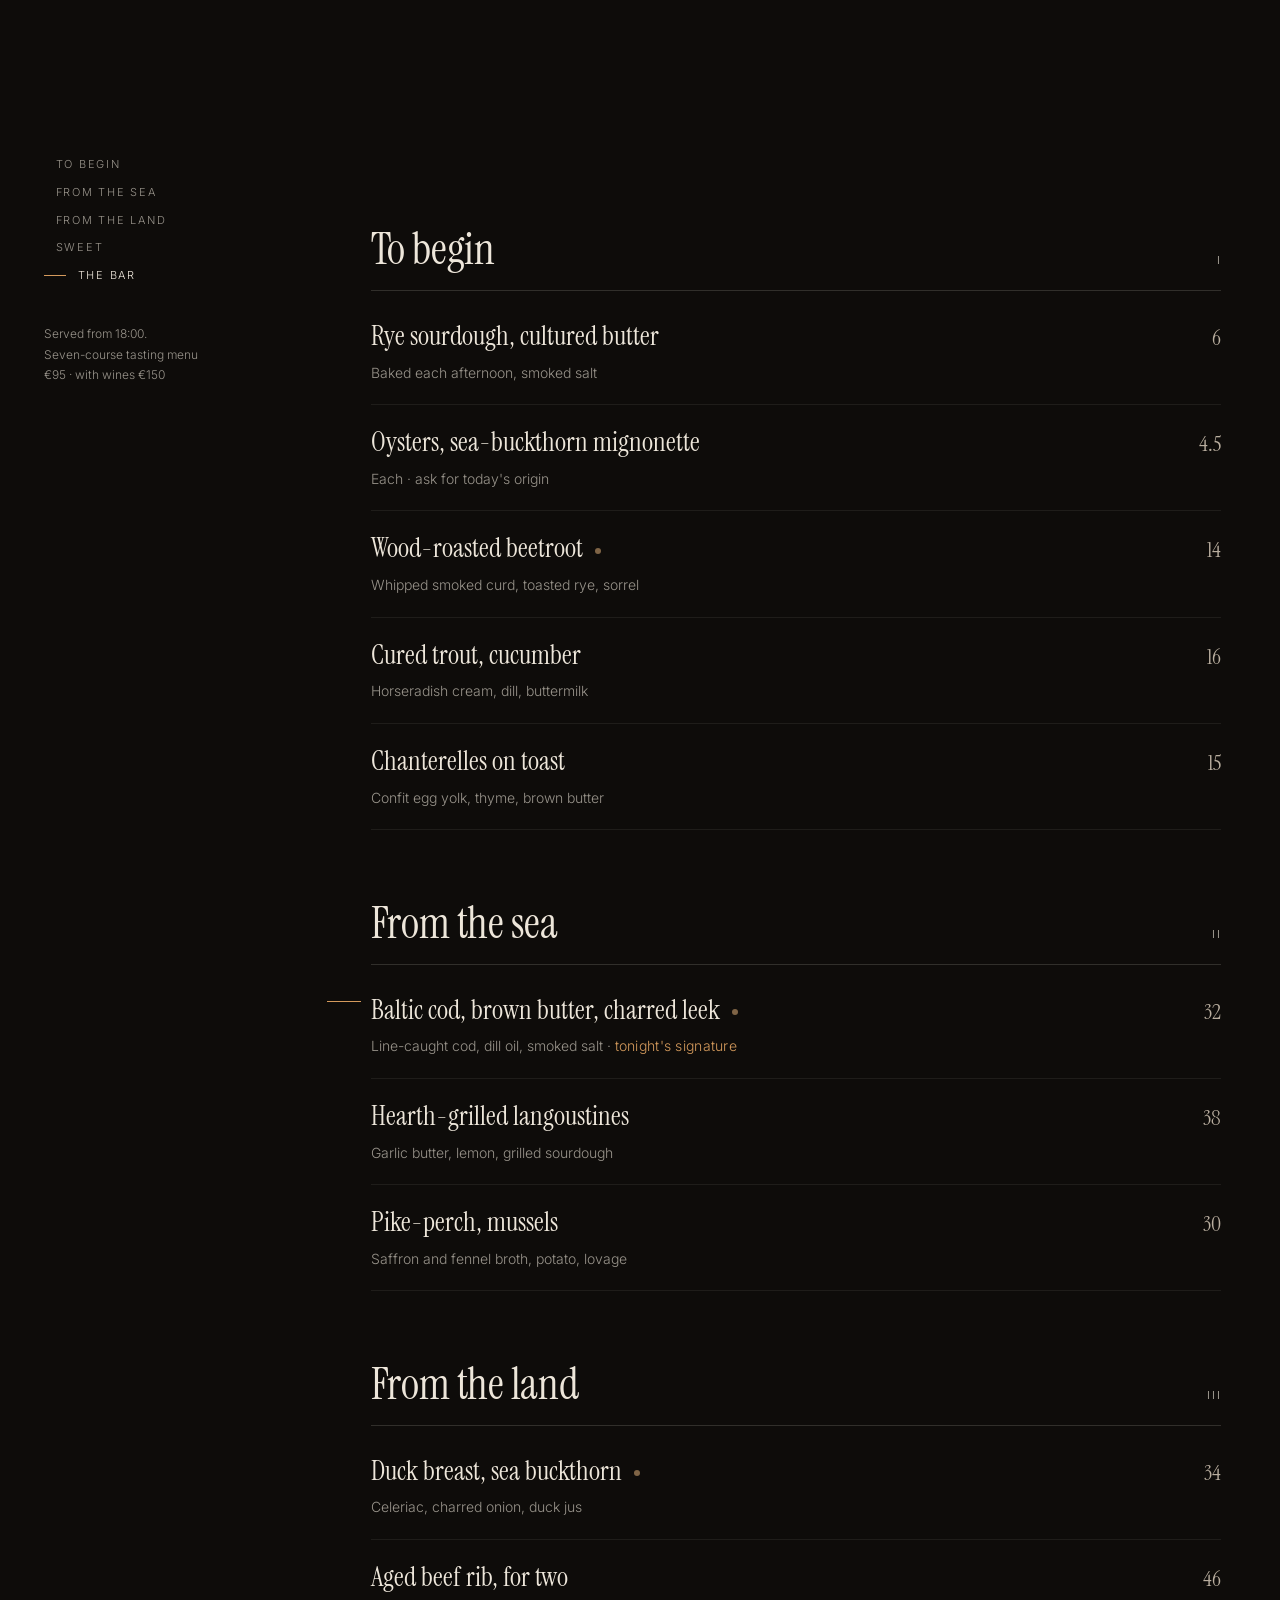
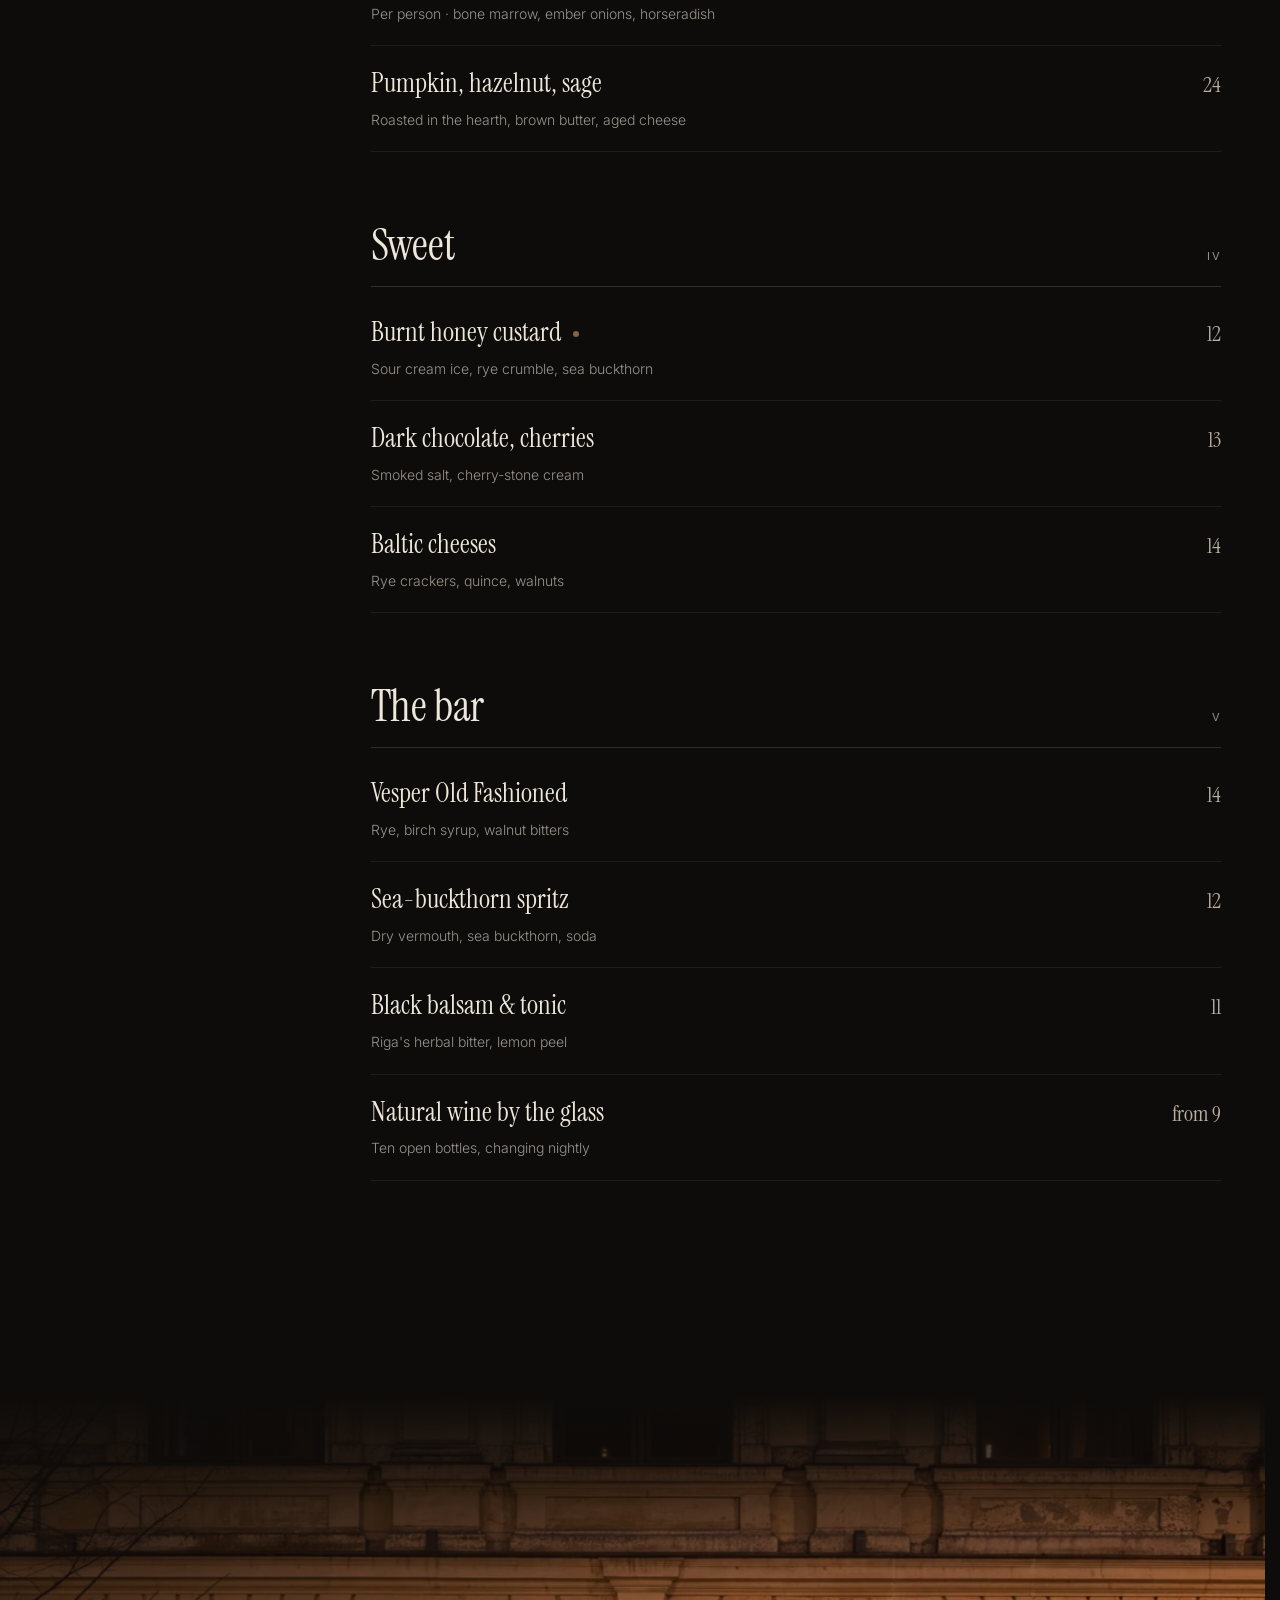
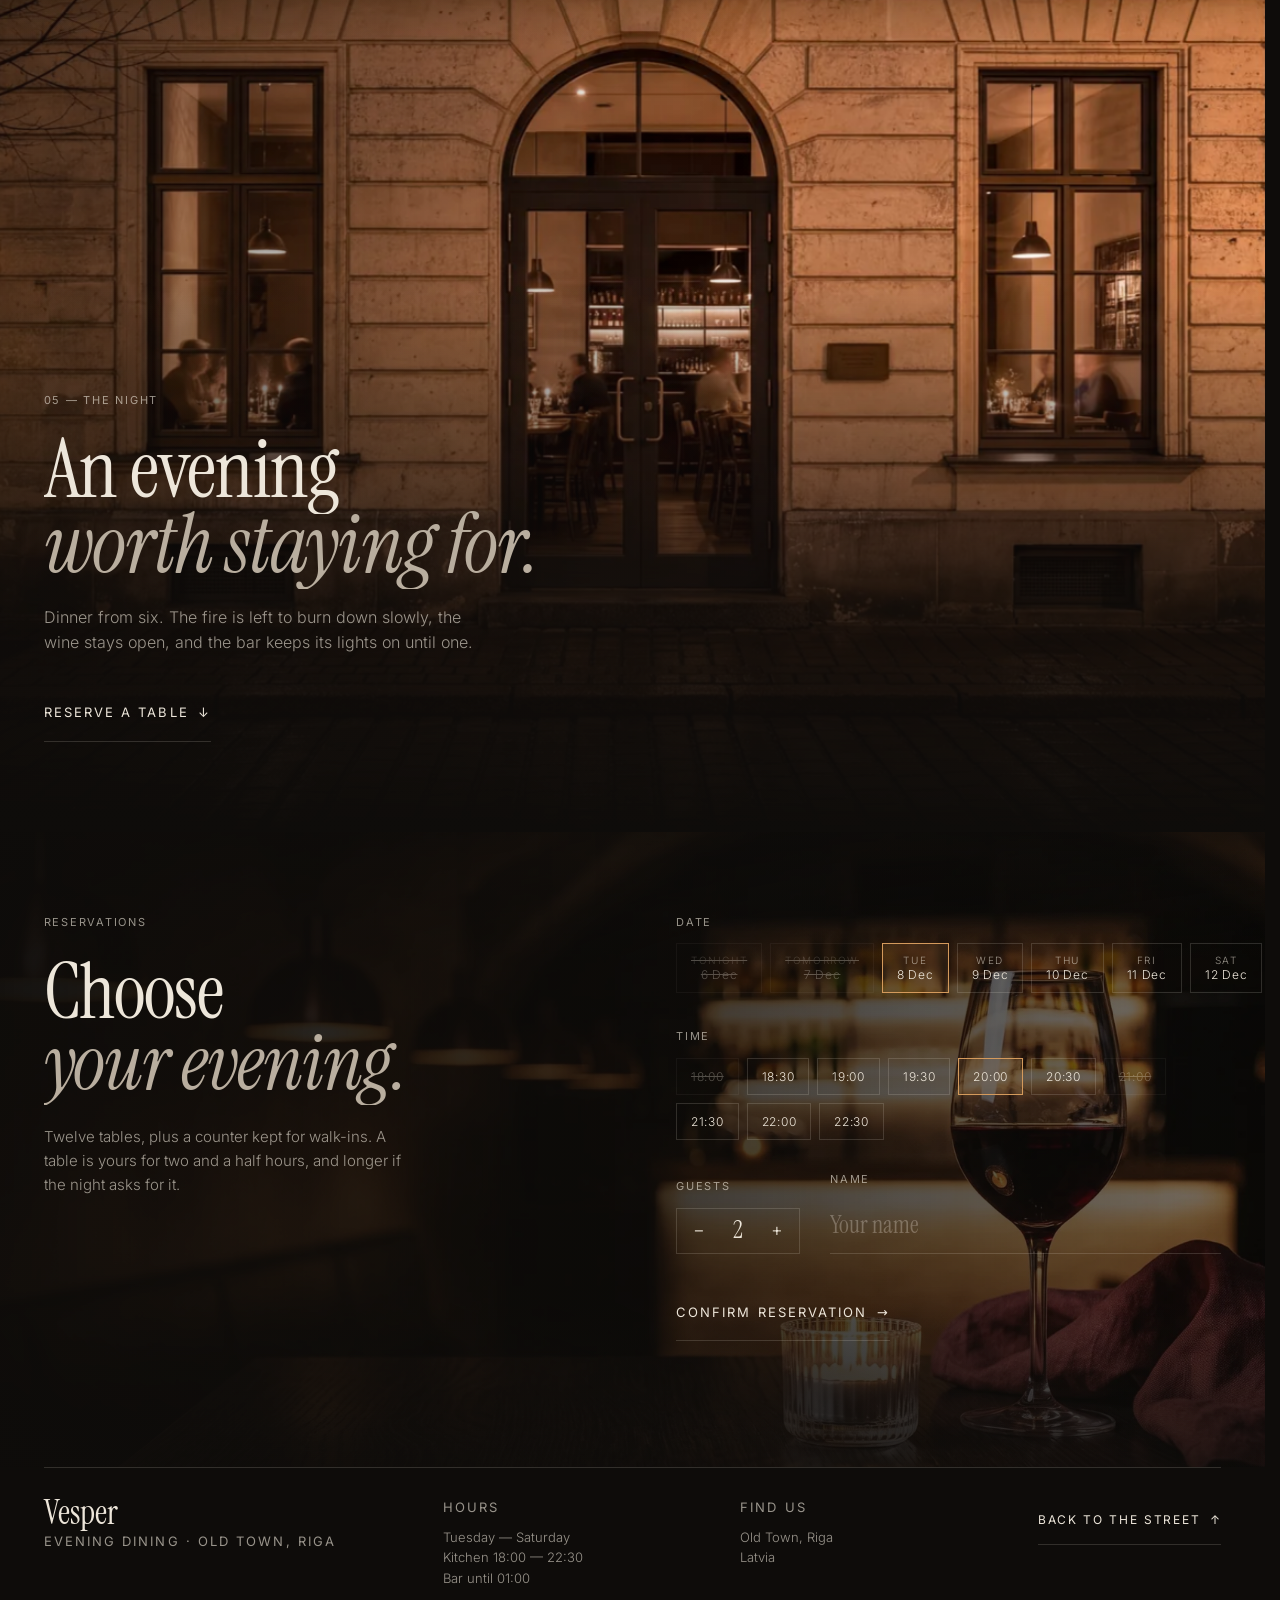
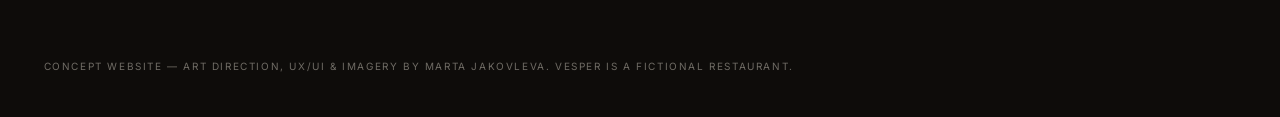
==== commit 1dc54a9b: "Room hint on every entry (scroll or ENTER), and it says what the swipe gives: 'Look around 360°' Co-" ====
--- a/index.html
+++ b/index.html
@@ -18,7 +18,7 @@
 <link rel="preload" as="font" type="font/woff2" href="assets/fonts/instrument-serif-latin-400-normal.woff2" crossorigin>
 <link rel="stylesheet" href="fonts.css">
 <link rel="preload" as="image" href="assets/web/exterior-blue-hour-1920.webp" imagesrcset="assets/web/exterior-blue-hour-960.webp 960w, assets/web/exterior-blue-hour-1920.webp 1920w, assets/web/exterior-blue-hour-2880.webp 2880w" imagesizes="100vw" fetchpriority="high">
-<link rel="stylesheet" href="styles.css?v=r18">
+<link rel="stylesheet" href="styles.css?v=r19">
 </head>
 <body class="is-loading">
 
@@ -108,7 +108,7 @@
       <h2 class="display"><span class="line"><span>After dark,</span></span><span class="line"><span><em>dinner begins here.</em></span></span></h2>
     </div>
     <div class="lookcue" data-lookcue aria-hidden="true">
-      <p class="lookcue__t">Look around</p>
+      <p class="lookcue__t">Look around <span class="lookcue__deg">360°</span></p>
       <p class="lookcue__g"><span class="lookcue__a">←</span><span data-lookcue-label>swipe</span><span class="lookcue__a">→</span></p>
     </div>
     <p class="scrollcue" data-scrollcue aria-hidden="true"><span>Scroll to continue</span><i></i></p>
@@ -332,6 +332,6 @@
 
 </main>
 
-<script src="main.js?v=r20" defer></script>
+<script src="main.js?v=r21" defer></script>
 </body>
 </html>
--- a/styles.css
+++ b/styles.css
@@ -177,6 +177,7 @@
 }
 .lookcue p{margin:0;text-transform:uppercase}
 .lookcue__t{font-size:11px;letter-spacing:.34em;color:var(--cream)}
+.lookcue__deg{color:var(--amber);letter-spacing:.12em;margin-left:.5em}
 .lookcue__g{display:flex;align-items:center;gap:14px;font-size:10px;letter-spacing:.26em;color:var(--cream-dim)}
 .lookcue__a{font-family:var(--sans);letter-spacing:0;display:inline-block;animation:lookL 2.8s var(--ease) infinite}
 .lookcue__a:last-child{animation-name:lookR}
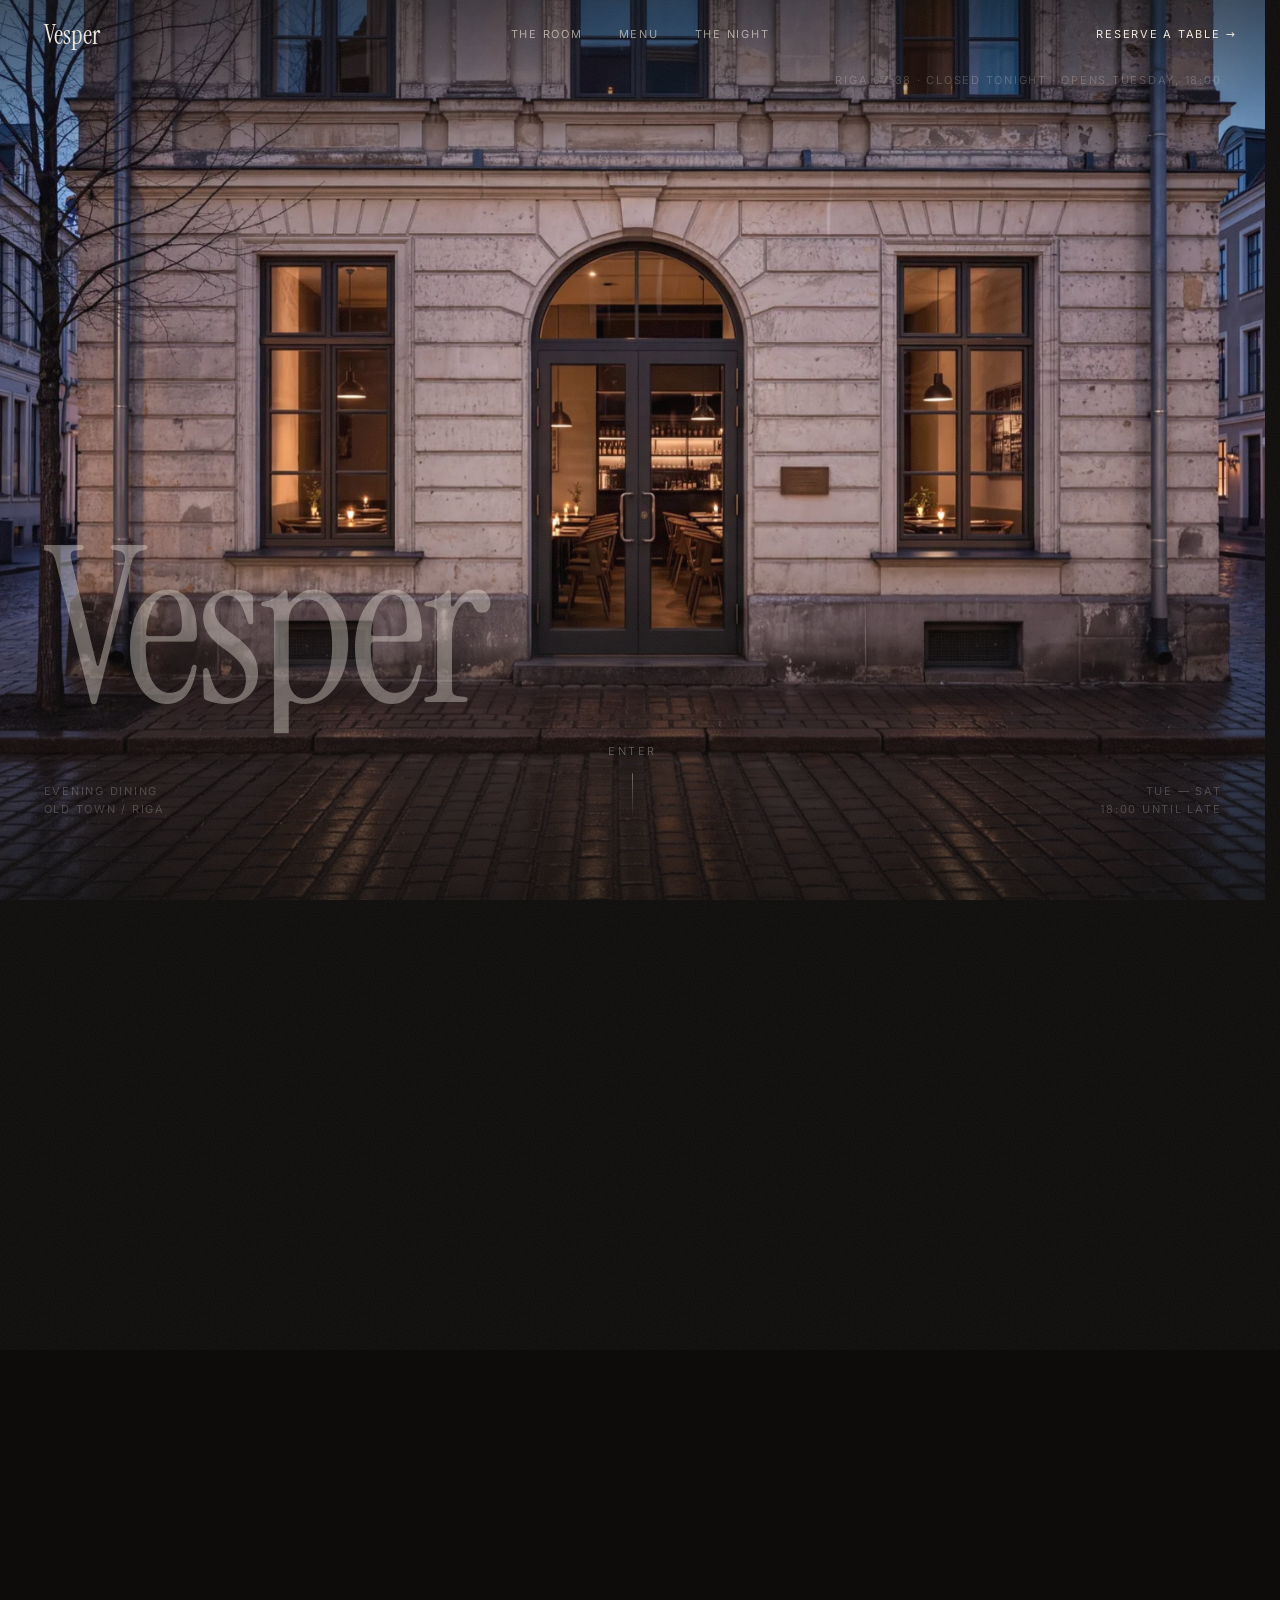
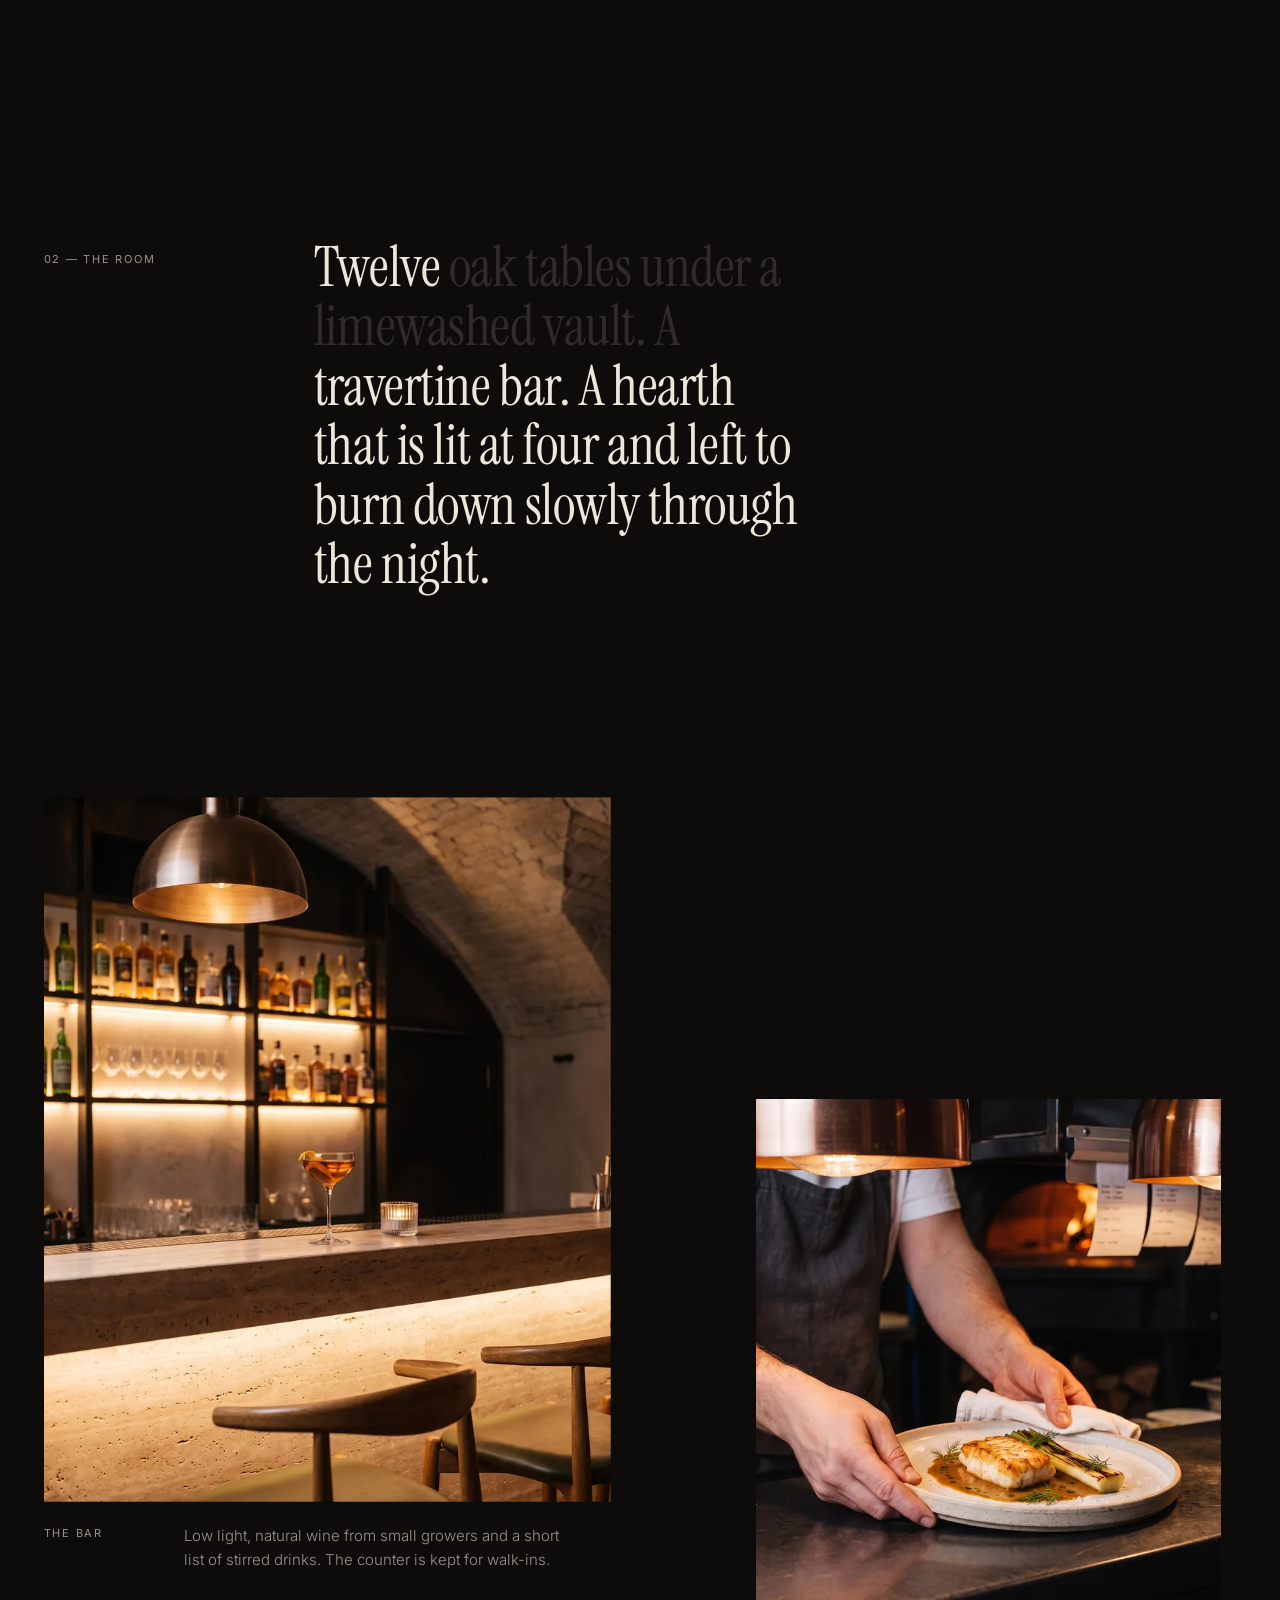
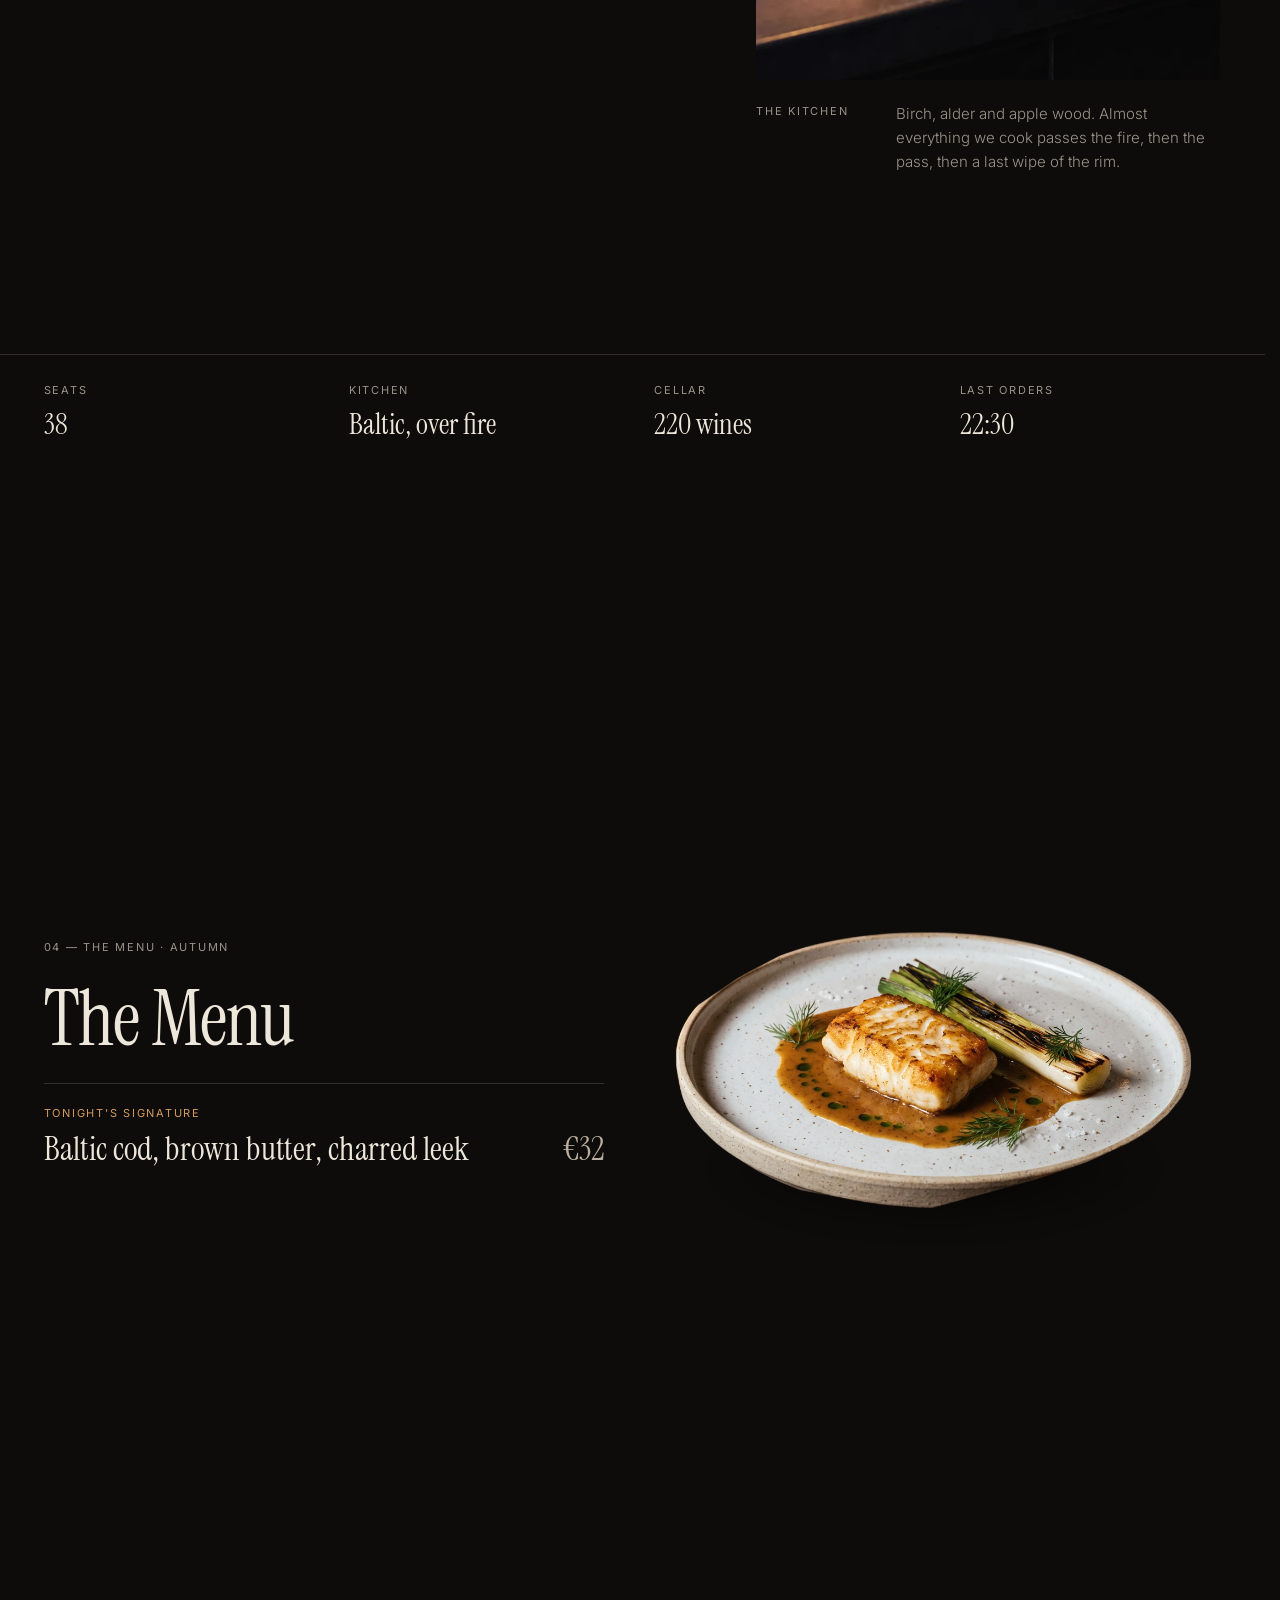
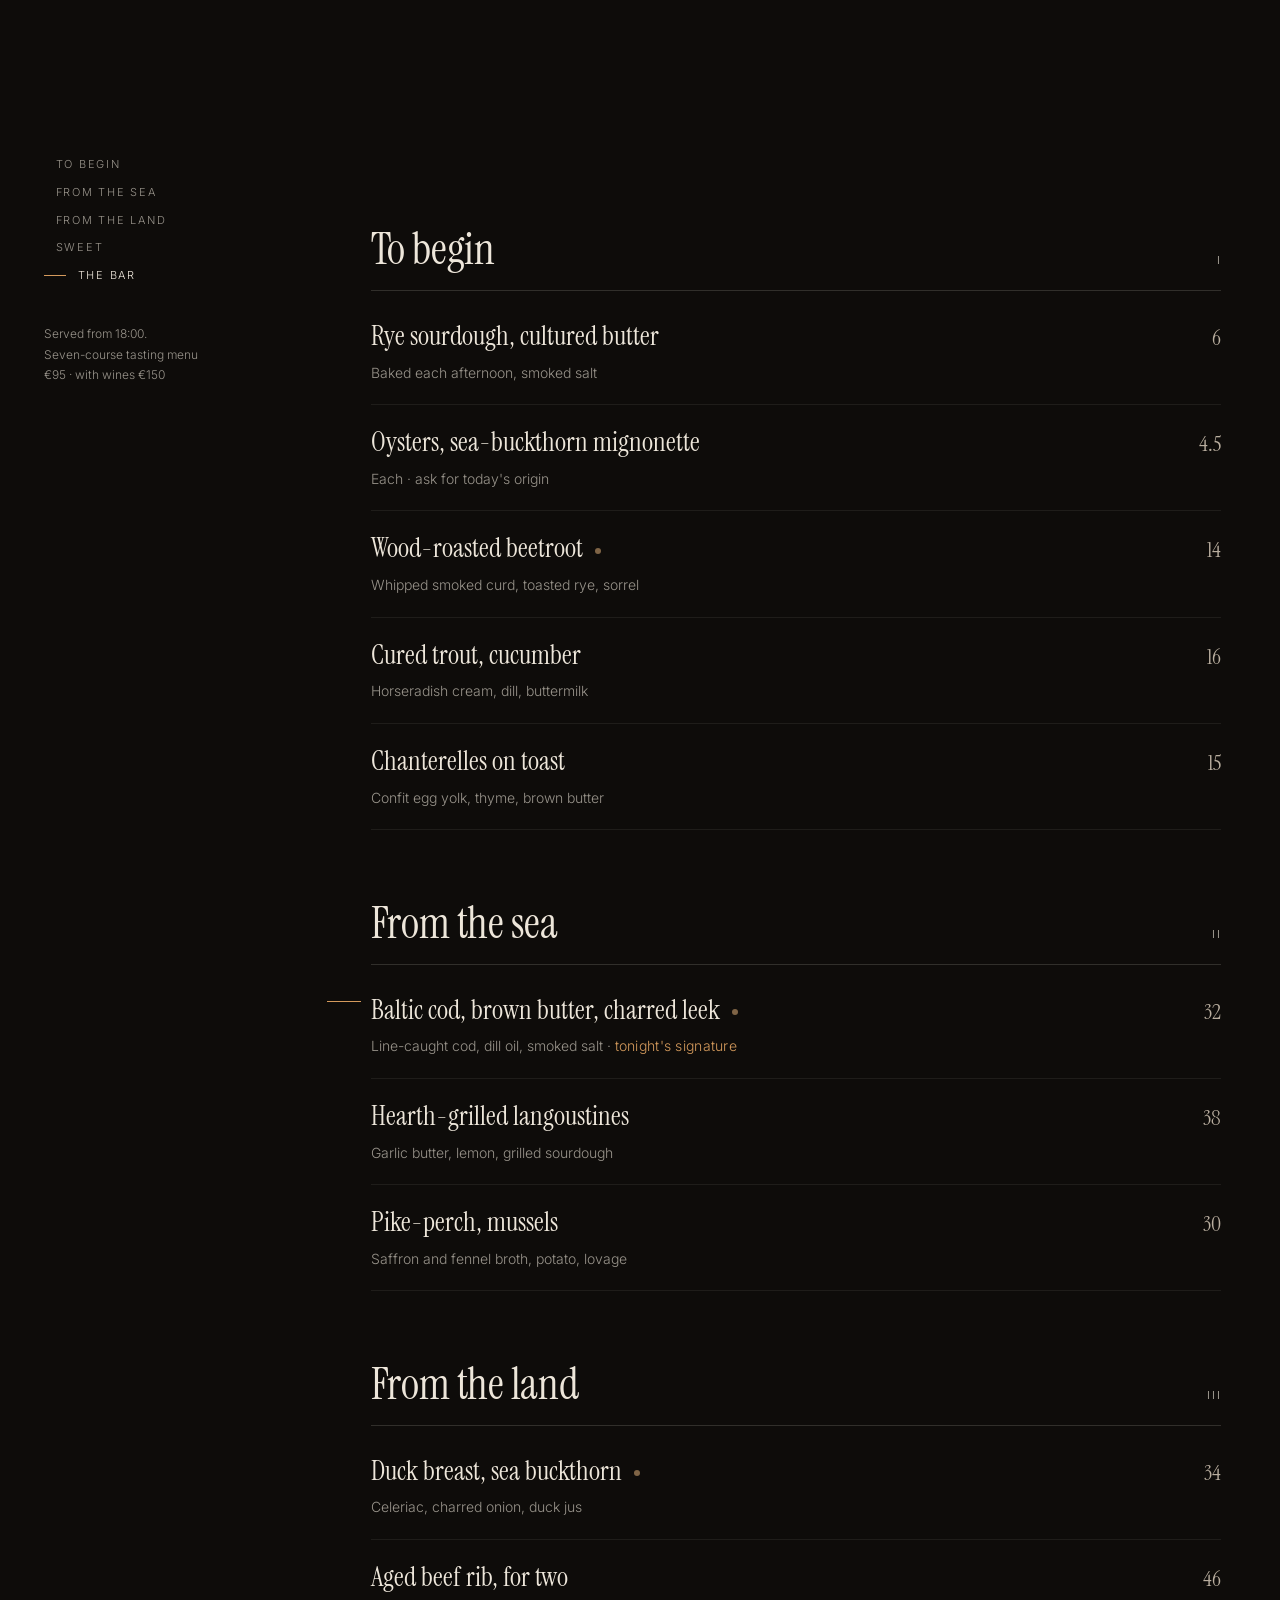
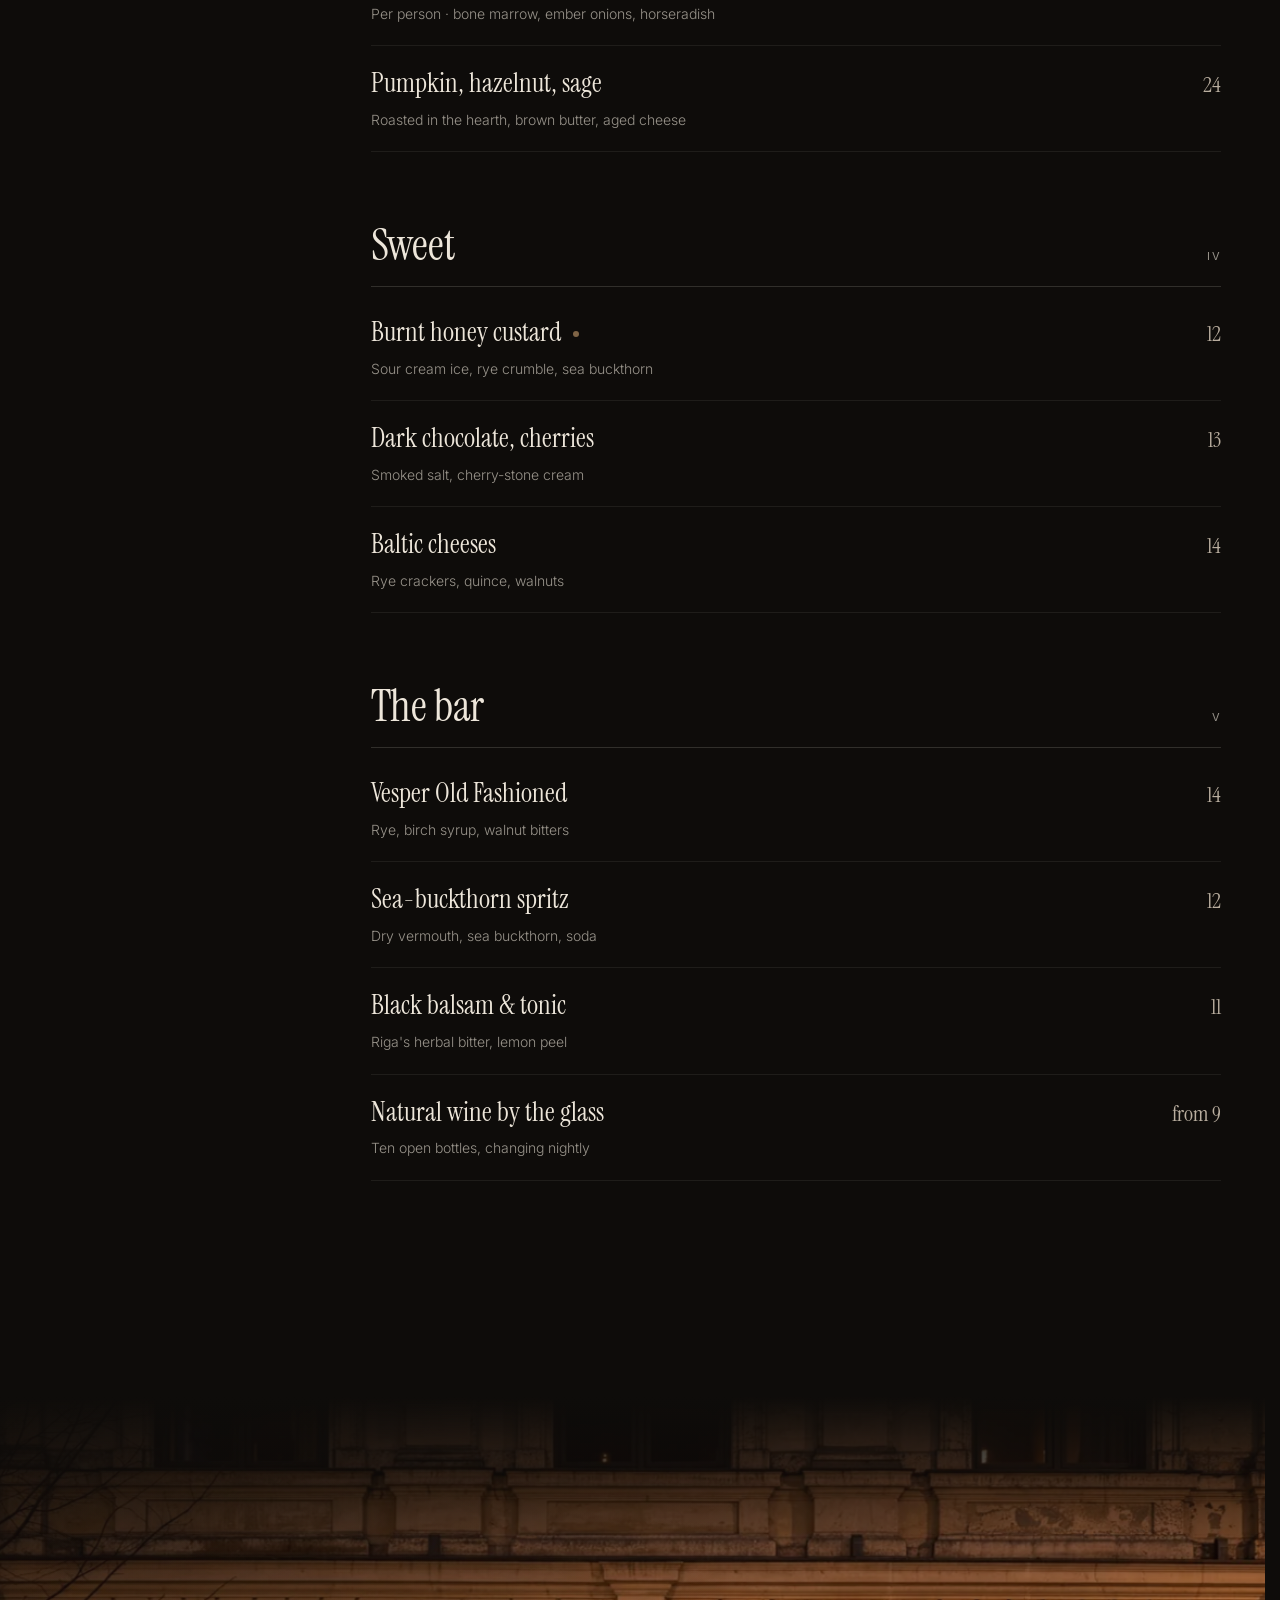
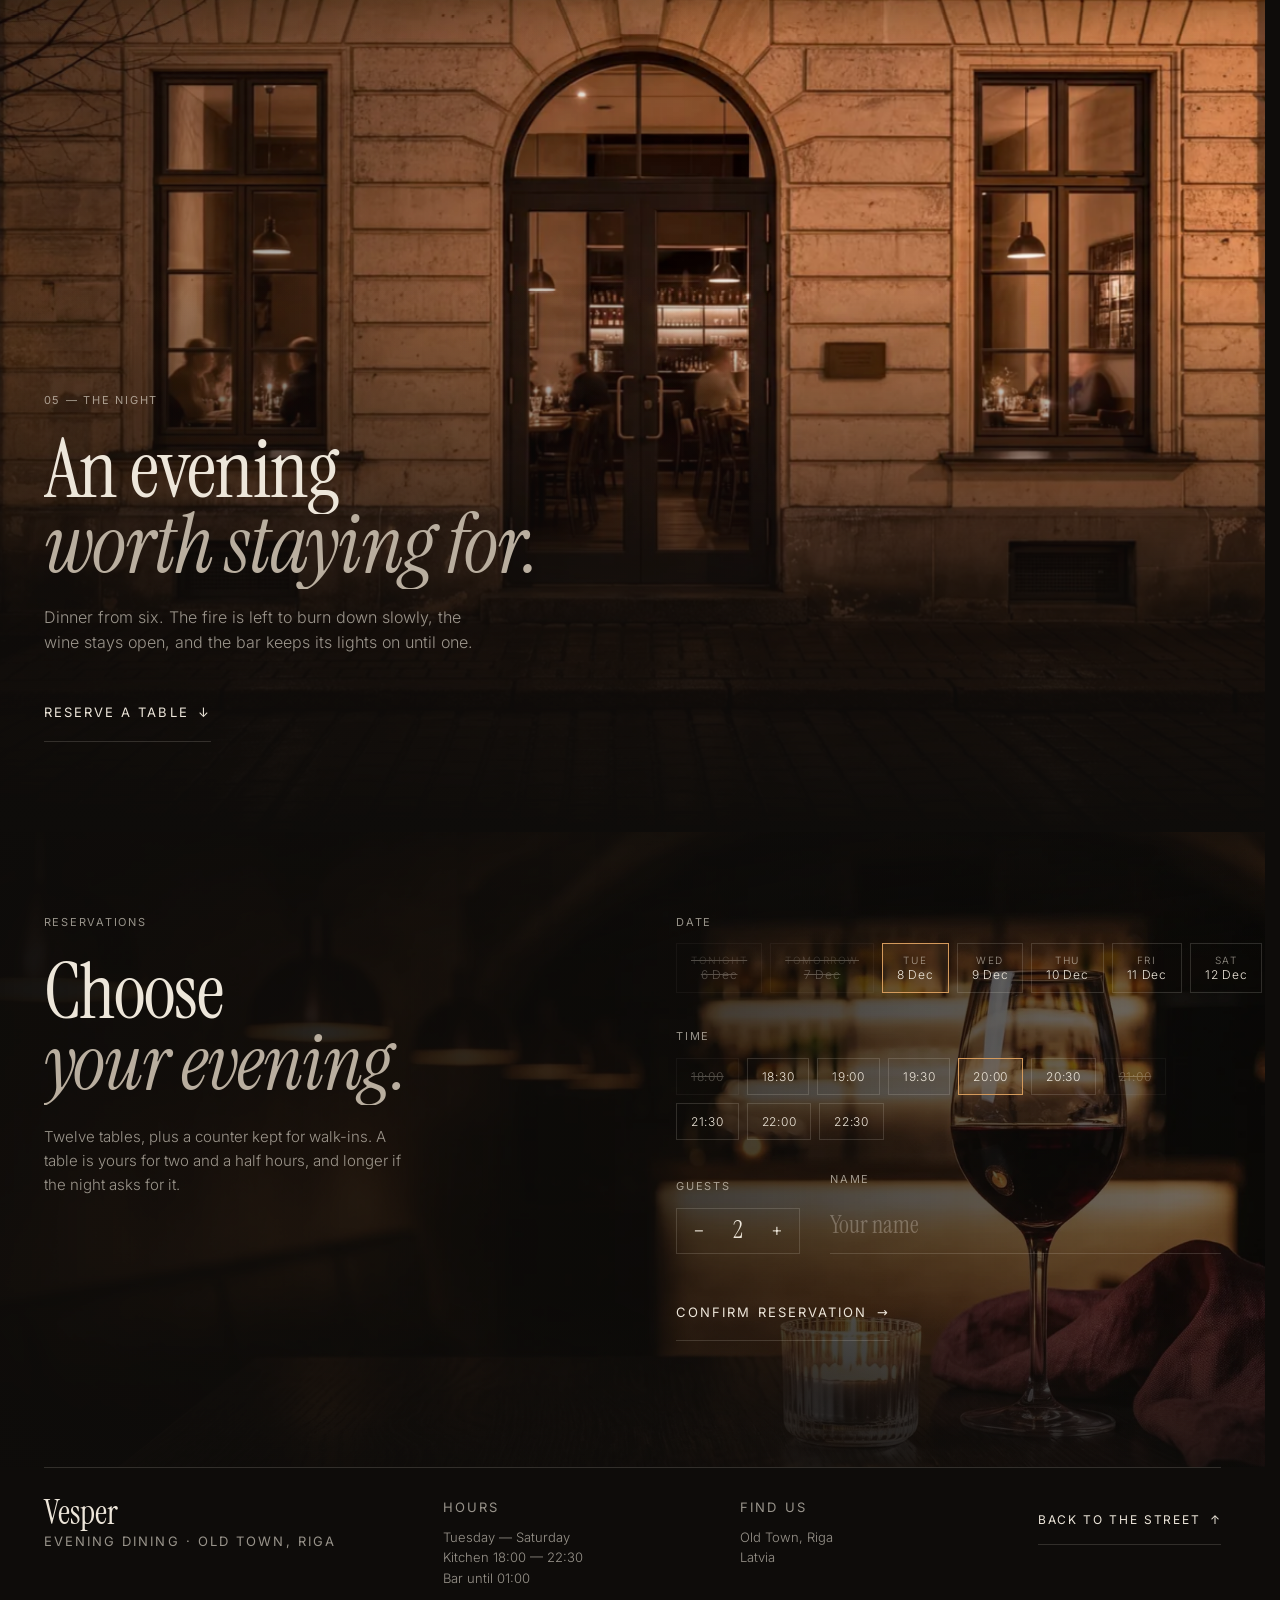
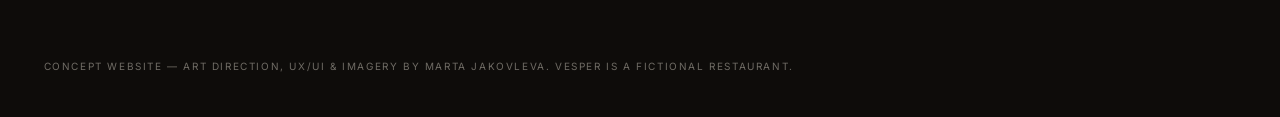
==== commit c50e3969: "Phone menu: 150px previews, dessert framed on the crème brûlée and ice cream Co-Authored-By: Claude " ====
--- a/index.html
+++ b/index.html
@@ -18,7 +18,7 @@
 <link rel="preload" as="font" type="font/woff2" href="assets/fonts/instrument-serif-latin-400-normal.woff2" crossorigin>
 <link rel="stylesheet" href="fonts.css">
 <link rel="preload" as="image" href="assets/web/exterior-blue-hour-1920.webp" imagesrcset="assets/web/exterior-blue-hour-960.webp 960w, assets/web/exterior-blue-hour-1920.webp 1920w, assets/web/exterior-blue-hour-2880.webp 2880w" imagesizes="100vw" fetchpriority="high">
-<link rel="stylesheet" href="styles.css?v=r19">
+<link rel="stylesheet" href="styles.css?v=r20">
 </head>
 <body class="is-loading">
 
@@ -214,7 +214,7 @@
         <ul>
           <li class="mi"><div class="mi__row"><span class="mi__name">Rye sourdough, cultured butter</span><span class="mi__price">6</span></div><p class="mi__desc">Baked each afternoon, smoked salt</p></li>
           <li class="mi"><div class="mi__row"><span class="mi__name">Oysters, sea-buckthorn mignonette</span><span class="mi__price">4.5</span></div><p class="mi__desc">Each · ask for today's origin</p></li>
-          <li class="mi" data-img="assets/web/dish-beetroot-thumb.webp" data-wide="assets/web/dish-beetroot-wide.webp" style="--fy:0.37"><div class="mi__row"><span class="mi__name">Wood-roasted beetroot</span><span class="mi__price">14</span></div><p class="mi__desc">Whipped smoked curd, toasted rye, sorrel</p></li>
+          <li class="mi" data-img="assets/web/dish-beetroot-thumb.webp" data-wide="assets/web/dish-beetroot-wide.webp" style="--fy:0.38"><div class="mi__row"><span class="mi__name">Wood-roasted beetroot</span><span class="mi__price">14</span></div><p class="mi__desc">Whipped smoked curd, toasted rye, sorrel</p></li>
           <li class="mi"><div class="mi__row"><span class="mi__name">Cured trout, cucumber</span><span class="mi__price">16</span></div><p class="mi__desc">Horseradish cream, dill, buttermilk</p></li>
           <li class="mi"><div class="mi__row"><span class="mi__name">Chanterelles on toast</span><span class="mi__price">15</span></div><p class="mi__desc">Confit egg yolk, thyme, brown butter</p></li>
         </ul>
@@ -223,7 +223,7 @@
       <section class="mcat" id="m-sea" aria-labelledby="h-sea">
         <header class="mcat__head"><h3 id="h-sea">From the sea</h3><span class="meta">II</span></header>
         <ul>
-          <li class="mi mi--feat" data-img="assets/web/dish-signature-thumb.webp" data-wide="assets/web/dish-signature-wide.webp" style="--fy:0.36">
+          <li class="mi mi--feat" data-img="assets/web/dish-signature-thumb.webp" data-wide="assets/web/dish-signature-wide.webp" style="--fy:0.37">
             <div class="mi__row"><span class="mi__name">Baltic cod, brown butter, charred leek</span><span class="mi__price">32</span></div>
             <p class="mi__desc">Line-caught cod, dill oil, smoked salt · <em>tonight's signature</em></p>
           </li>
@@ -244,7 +244,7 @@
       <section class="mcat" id="m-sweet" aria-labelledby="h-sweet">
         <header class="mcat__head"><h3 id="h-sweet">Sweet</h3><span class="meta">IV</span></header>
         <ul>
-          <li class="mi" data-img="assets/web/dish-dessert-thumb.webp" data-wide="assets/web/dish-dessert-wide.webp" style="--fy:0.4"><div class="mi__row"><span class="mi__name">Burnt honey custard</span><span class="mi__price">12</span></div><p class="mi__desc">Sour cream ice, rye crumble, sea buckthorn</p></li>
+          <li class="mi" data-img="assets/web/dish-dessert-thumb.webp" data-wide="assets/web/dish-dessert-wide.webp" style="--fy:0.5"><div class="mi__row"><span class="mi__name">Burnt honey custard</span><span class="mi__price">12</span></div><p class="mi__desc">Sour cream ice, rye crumble, sea buckthorn</p></li>
           <li class="mi"><div class="mi__row"><span class="mi__name">Dark chocolate, cherries</span><span class="mi__price">13</span></div><p class="mi__desc">Smoked salt, cherry-stone cream</p></li>
           <li class="mi"><div class="mi__row"><span class="mi__name">Baltic cheeses</span><span class="mi__price">14</span></div><p class="mi__desc">Rye crackers, quince, walnuts</p></li>
         </ul>
--- a/styles.css
+++ b/styles.css
@@ -332,7 +332,7 @@
 .mi__photo{display:none}
 .mi--tap{cursor:pointer;-webkit-tap-highlight-color:transparent;outline-offset:6px}
 .mi--tap .mi__photo{display:block;padding-top:14px}
-.mi__photo-in{--peek:112px;position:relative;height:var(--peek);width:min(100%, 90svh);overflow:hidden;border-radius:2px;background:#191512;
+.mi__photo-in{--peek:150px;position:relative;height:var(--peek);width:min(100%, 90svh);overflow:hidden;border-radius:2px;background:#191512;
   transition:height .8s cubic-bezier(.65,0,.25,1)}
 .mi__photo img{display:block;width:100%;aspect-ratio:3/2;object-fit:cover;
   /* closed: the preview is framed on the food itself (--fy: where the dish sits in the photograph) */
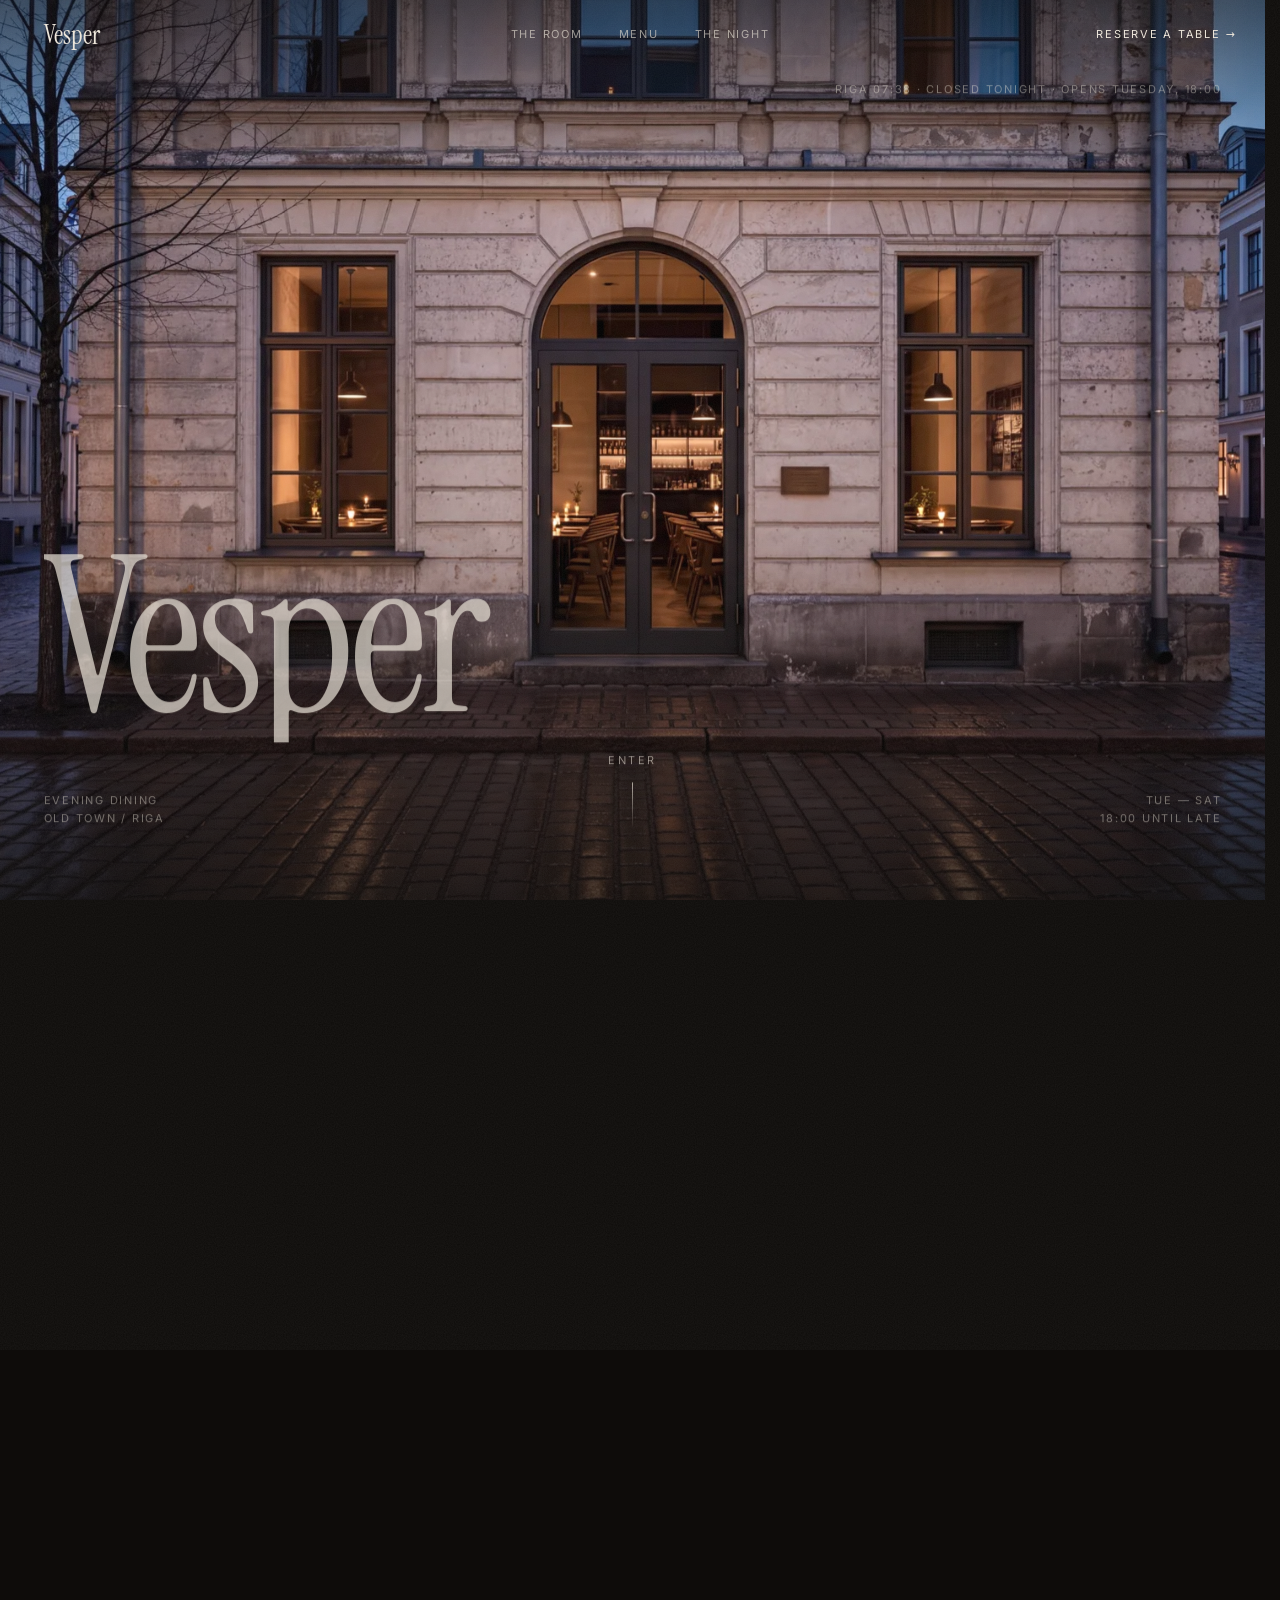
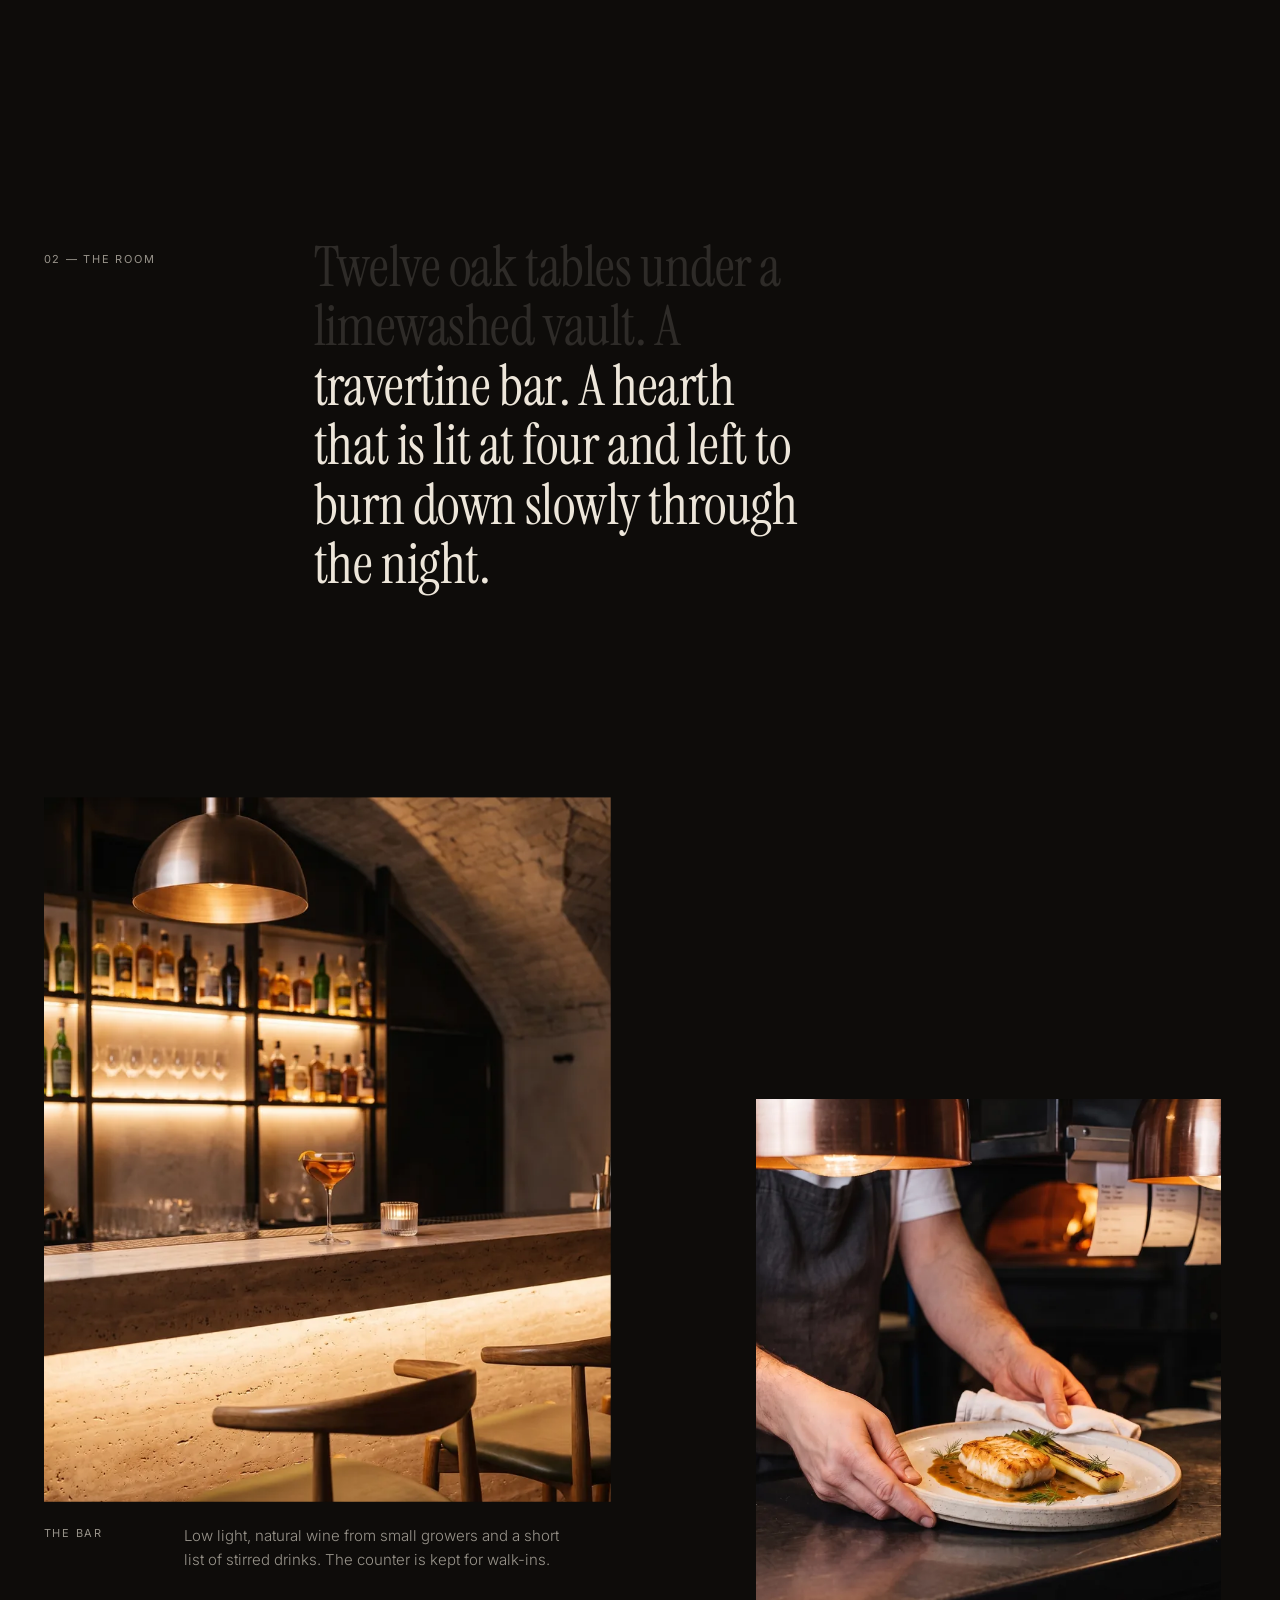
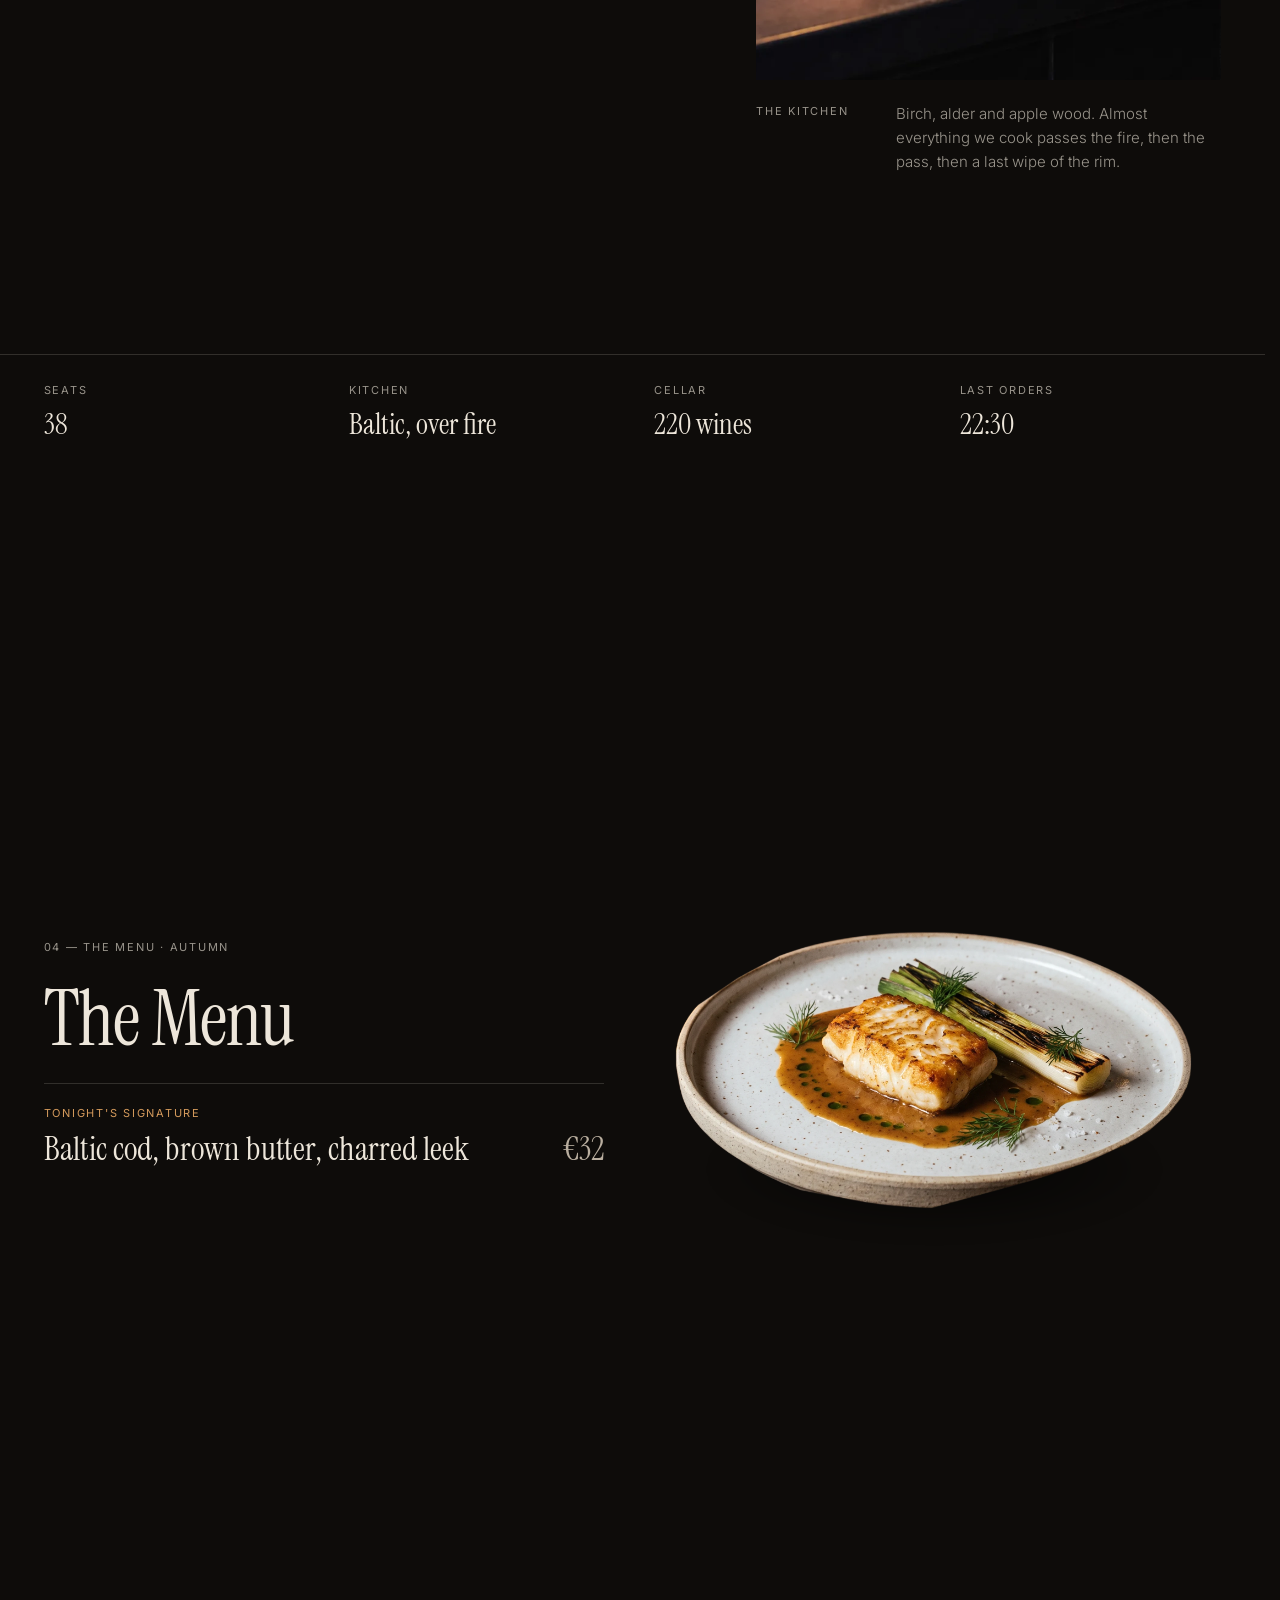
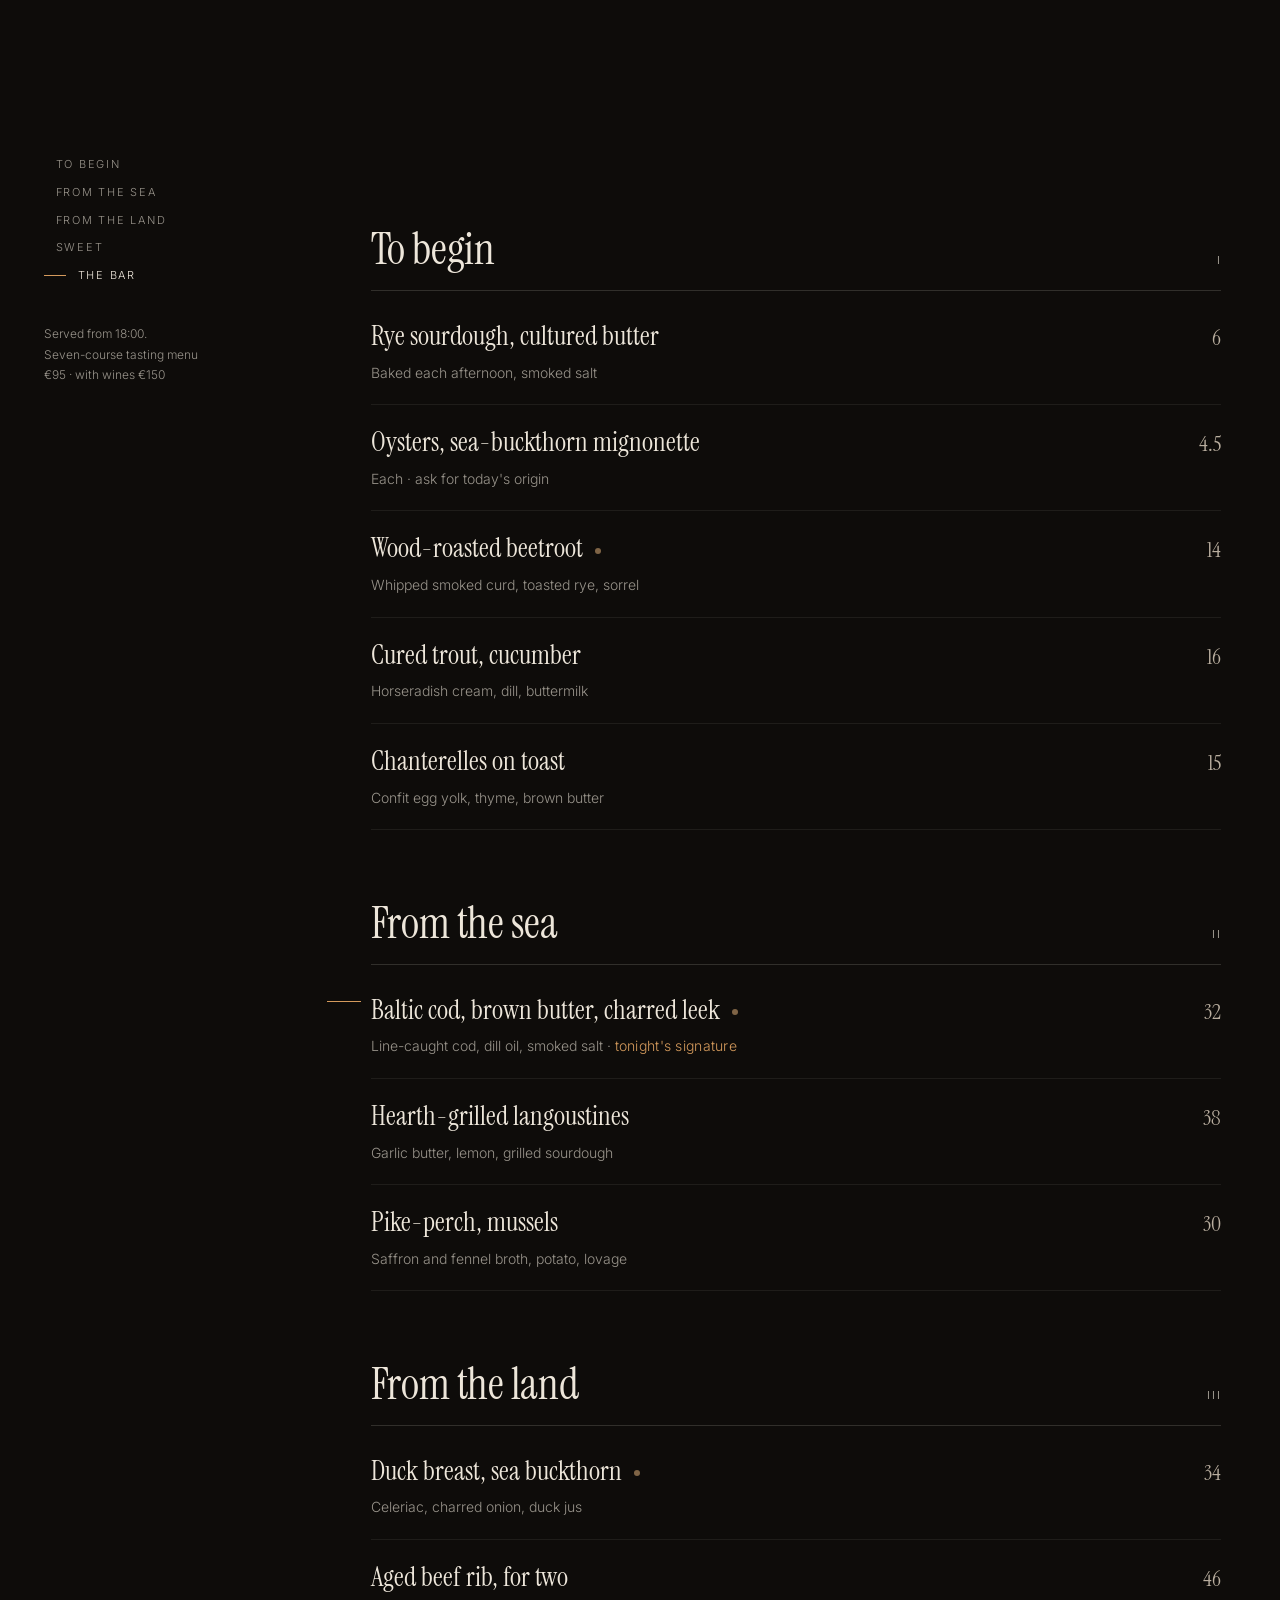
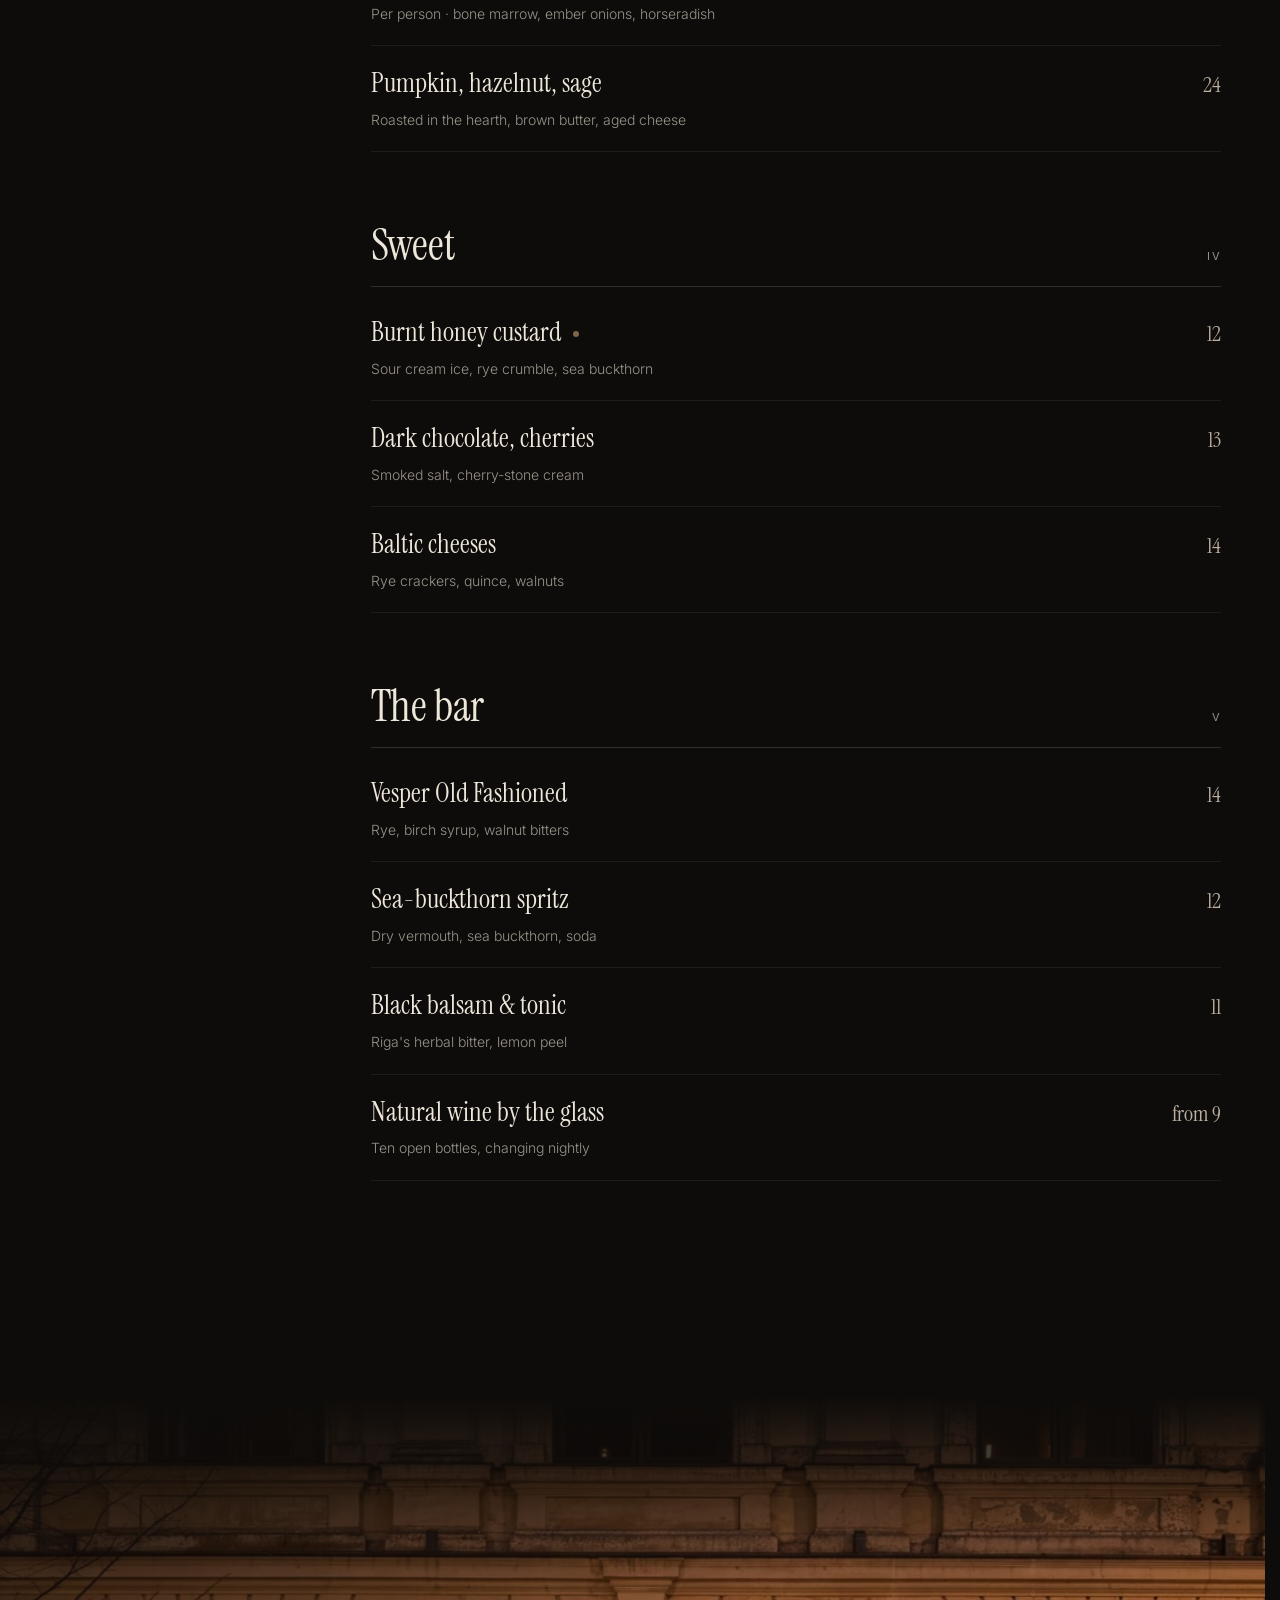
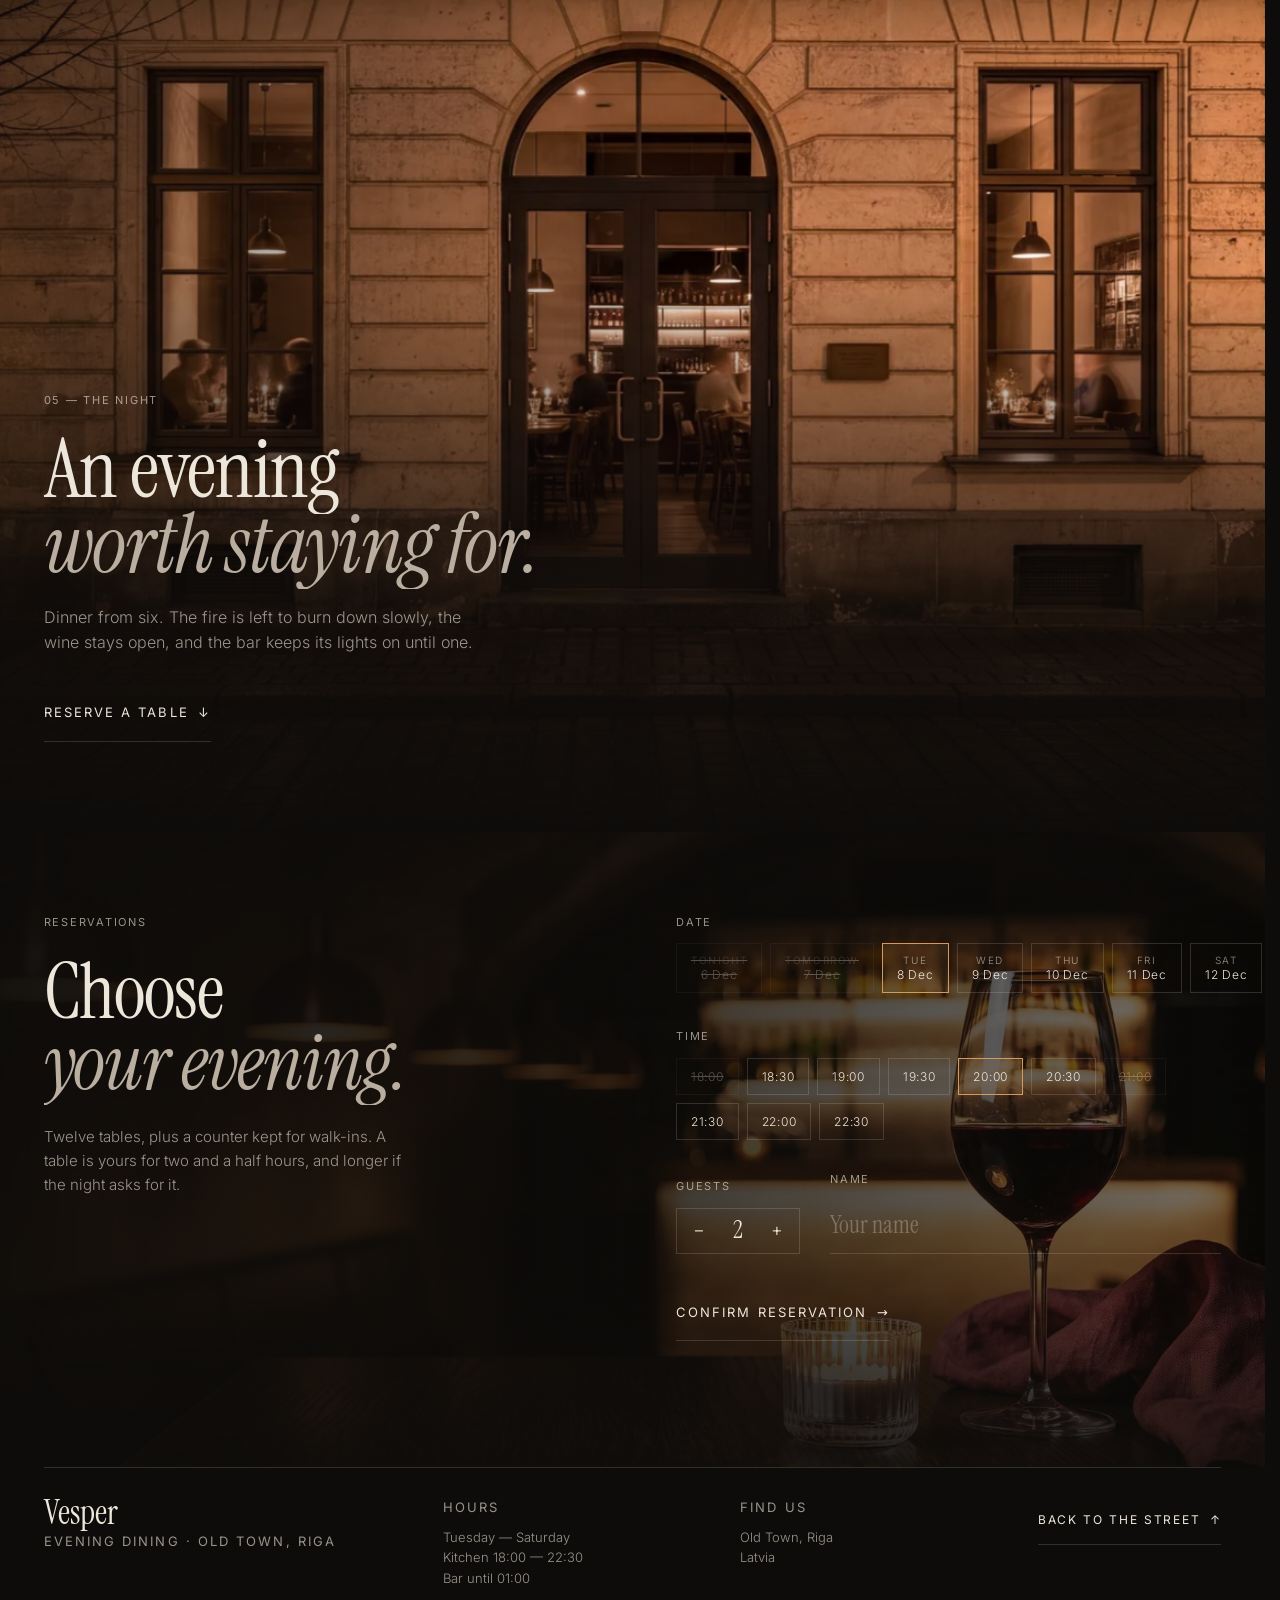
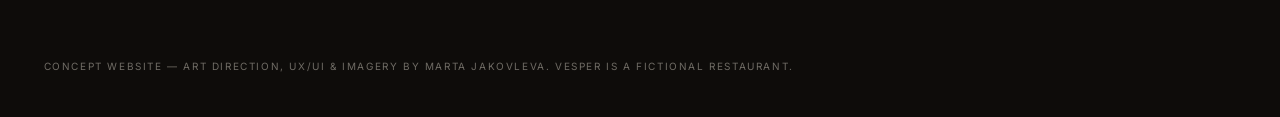
==== commit 7bd7df08: "Duck photo centred on the meat; the top bar gets a real backdrop over text - new duck crop (closer, " ====
--- a/index.html
+++ b/index.html
@@ -18,7 +18,7 @@
 <link rel="preload" as="font" type="font/woff2" href="assets/fonts/instrument-serif-latin-400-normal.woff2" crossorigin>
 <link rel="stylesheet" href="fonts.css">
 <link rel="preload" as="image" href="assets/web/exterior-blue-hour-1920.webp" imagesrcset="assets/web/exterior-blue-hour-960.webp 960w, assets/web/exterior-blue-hour-1920.webp 1920w, assets/web/exterior-blue-hour-2880.webp 2880w" imagesizes="100vw" fetchpriority="high">
-<link rel="stylesheet" href="styles.css?v=r20">
+<link rel="stylesheet" href="styles.css?v=r21">
 </head>
 <body class="is-loading">
 
@@ -235,7 +235,7 @@
       <section class="mcat" id="m-land" aria-labelledby="h-land">
         <header class="mcat__head"><h3 id="h-land">From the land</h3><span class="meta">III</span></header>
         <ul>
-          <li class="mi" data-img="assets/web/dish-duck-thumb.webp" data-wide="assets/web/dish-duck-wide.webp" style="--fy:0.6"><div class="mi__row"><span class="mi__name">Duck breast, sea buckthorn</span><span class="mi__price">34</span></div><p class="mi__desc">Celeriac, charred onion, duck jus</p></li>
+          <li class="mi" data-img="assets/web/dish-duck-thumb.webp" data-wide="assets/web/dish-duck-wide.webp?v=2" style="--fy:0.52"><div class="mi__row"><span class="mi__name">Duck breast, sea buckthorn</span><span class="mi__price">34</span></div><p class="mi__desc">Celeriac, charred onion, duck jus</p></li>
           <li class="mi"><div class="mi__row"><span class="mi__name">Aged beef rib, for two</span><span class="mi__price">46</span></div><p class="mi__desc">Per person · bone marrow, ember onions, horseradish</p></li>
           <li class="mi"><div class="mi__row"><span class="mi__name">Pumpkin, hazelnut, sage</span><span class="mi__price">24</span></div><p class="mi__desc">Roasted in the hearth, brown butter, aged cheese</p></li>
         </ul>
@@ -332,6 +332,6 @@
 
 </main>
 
-<script src="main.js?v=r21" defer></script>
+<script src="main.js?v=r22" defer></script>
 </body>
 </html>
--- a/styles.css
+++ b/styles.css
@@ -99,6 +99,8 @@
   background:linear-gradient(rgba(14,12,10,.55),rgba(14,12,10,0));opacity:0;transition:opacity .9s;
 }
 .nav.is-solid::before{opacity:1}
+/* over text (the room, the menu, reservations) the bar gets a real backdrop, so it never sits on words */
+.nav.is-reading::before{background:linear-gradient(rgba(14,12,10,.96),rgba(14,12,10,.96) calc(100% - 40px),rgba(14,12,10,0));opacity:1}
 .nav.is-hidden{transform:translateY(-110%);opacity:0}
 .nav__brand{font-family:var(--serif);font-size:26px;line-height:1}
 .nav__links{display:flex;gap:36px}
